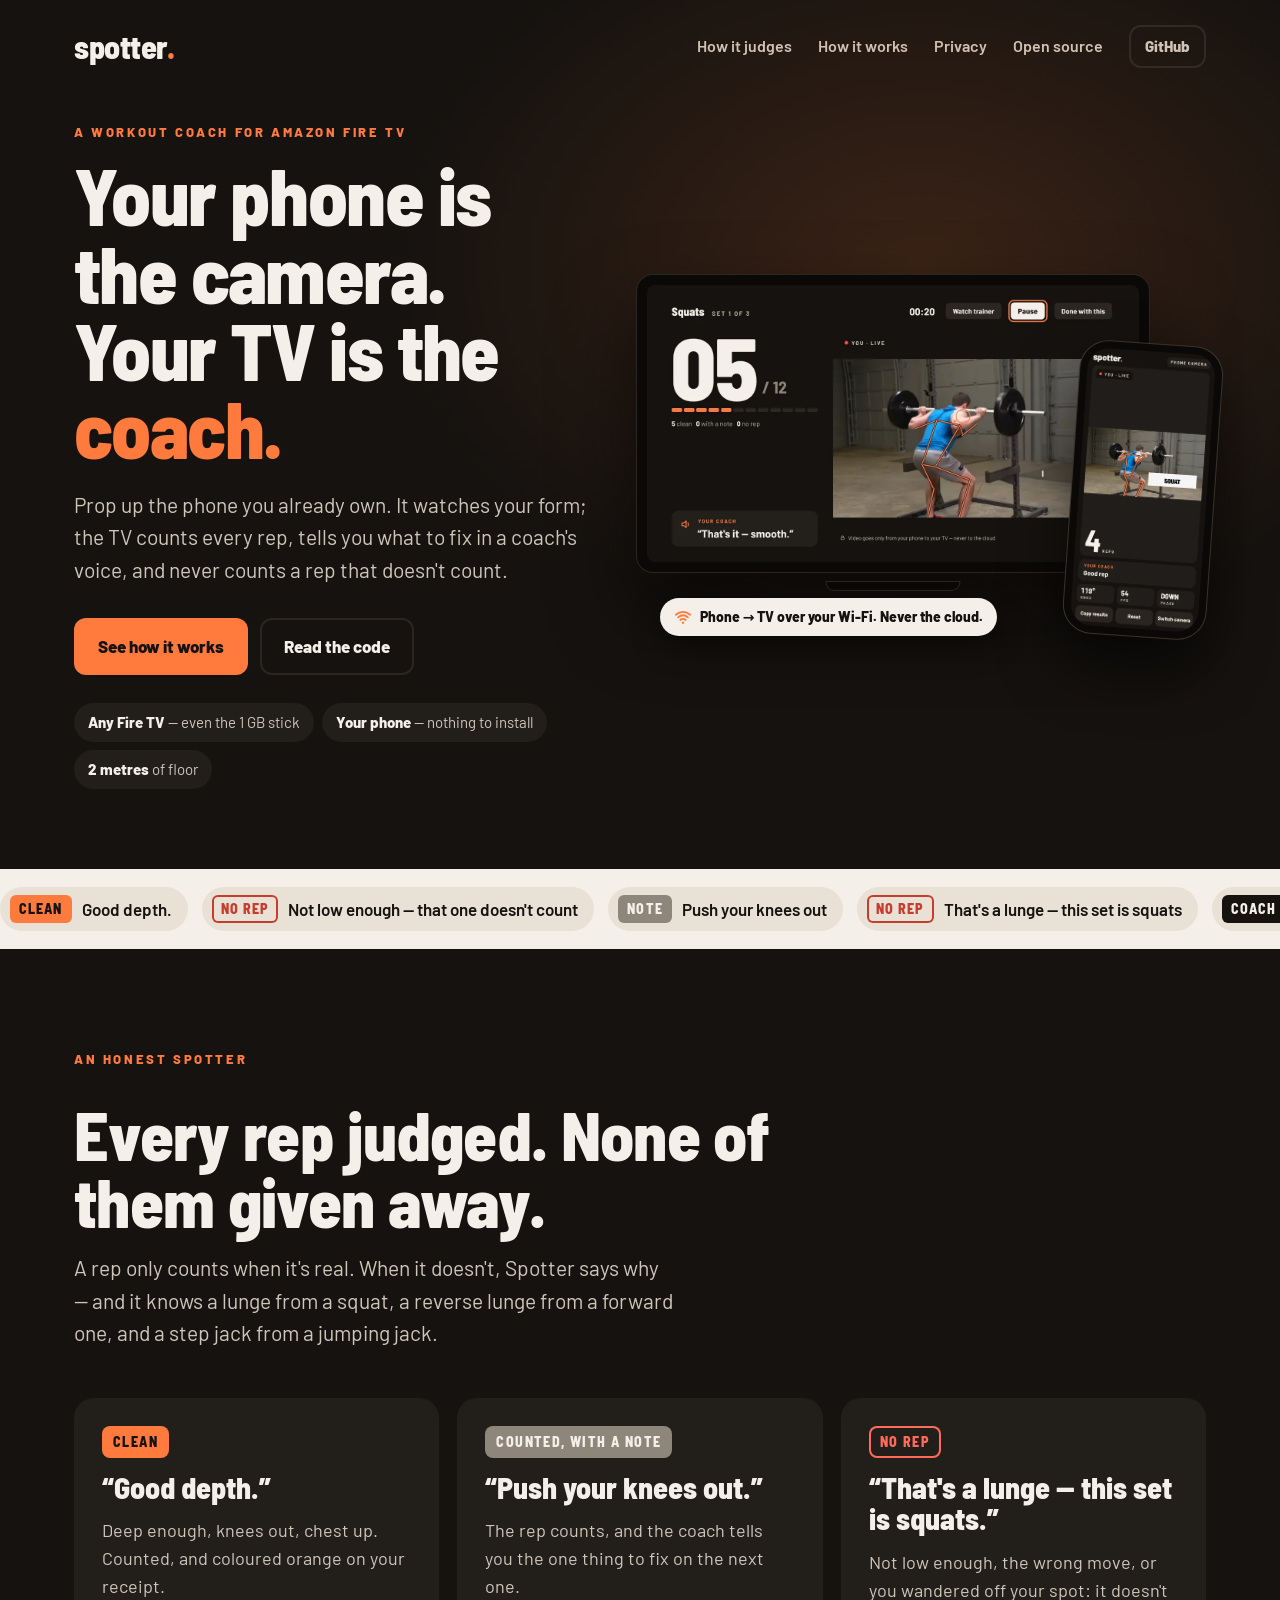
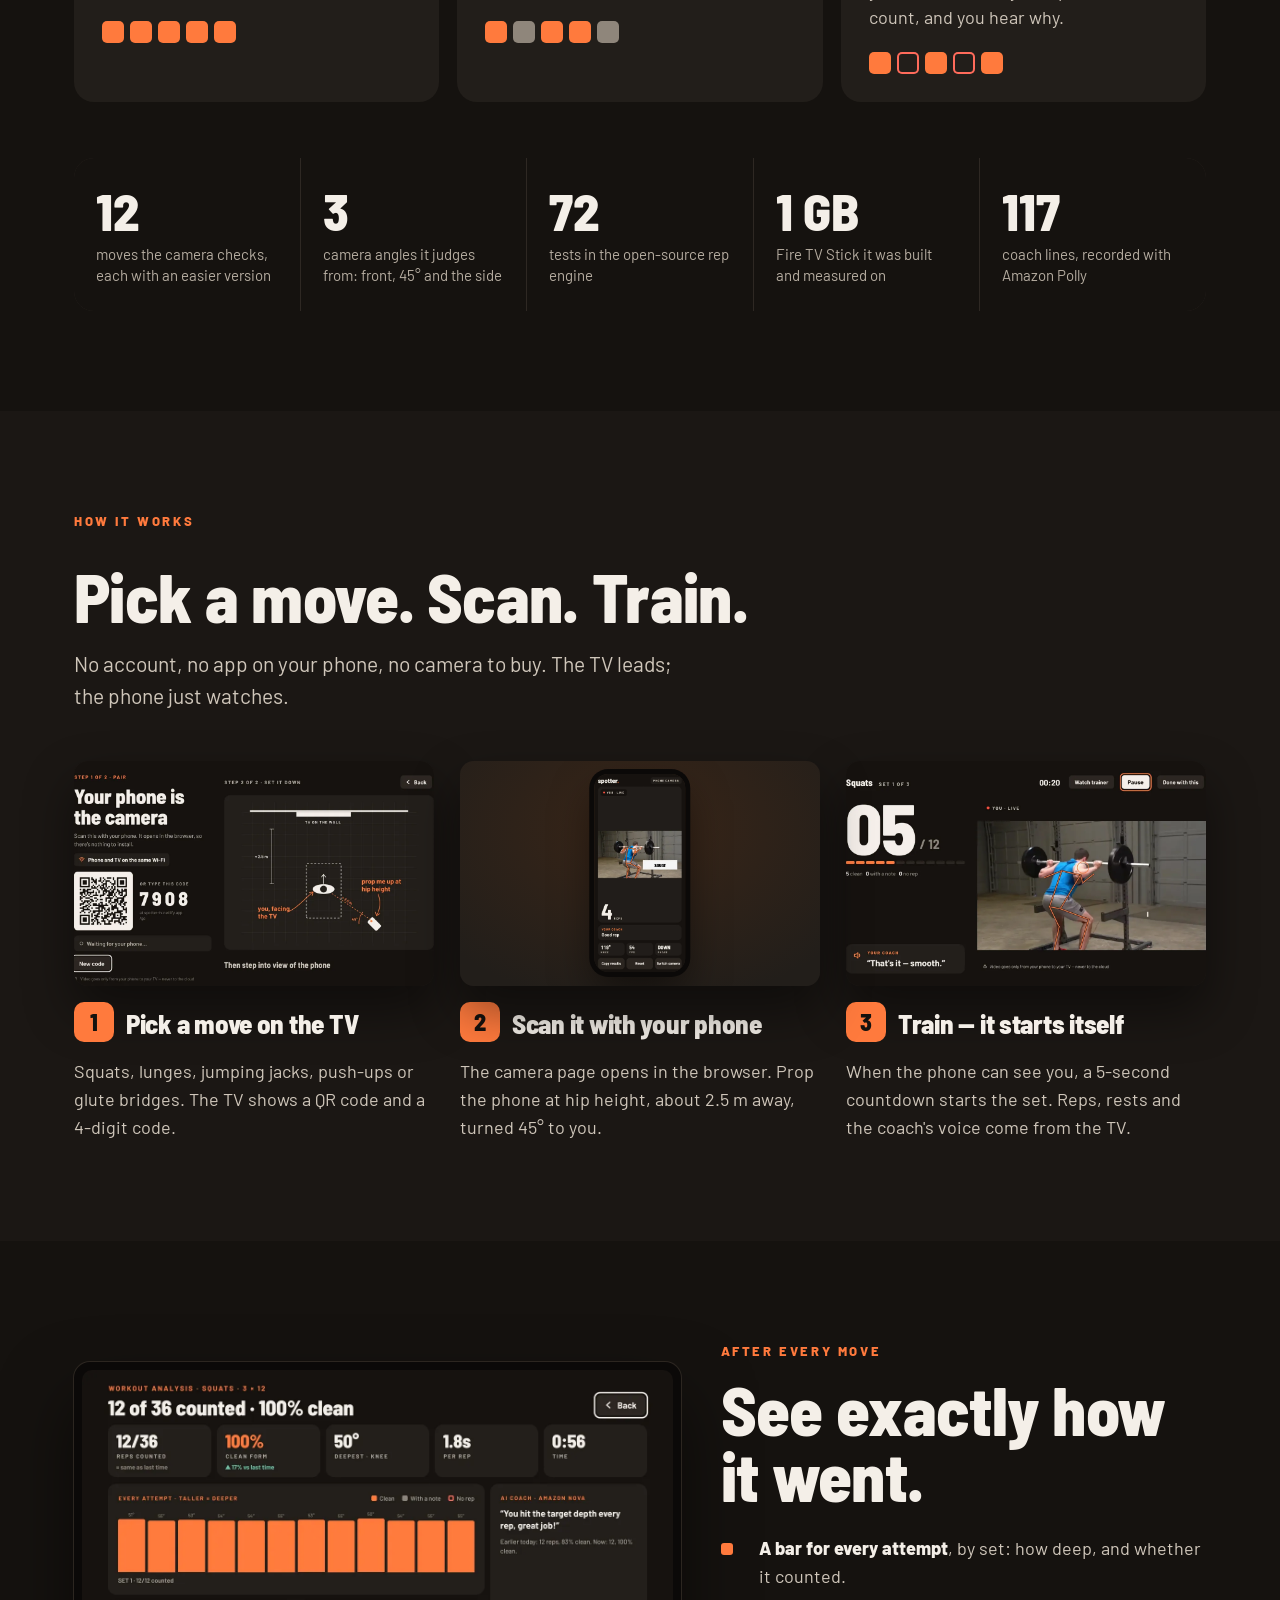
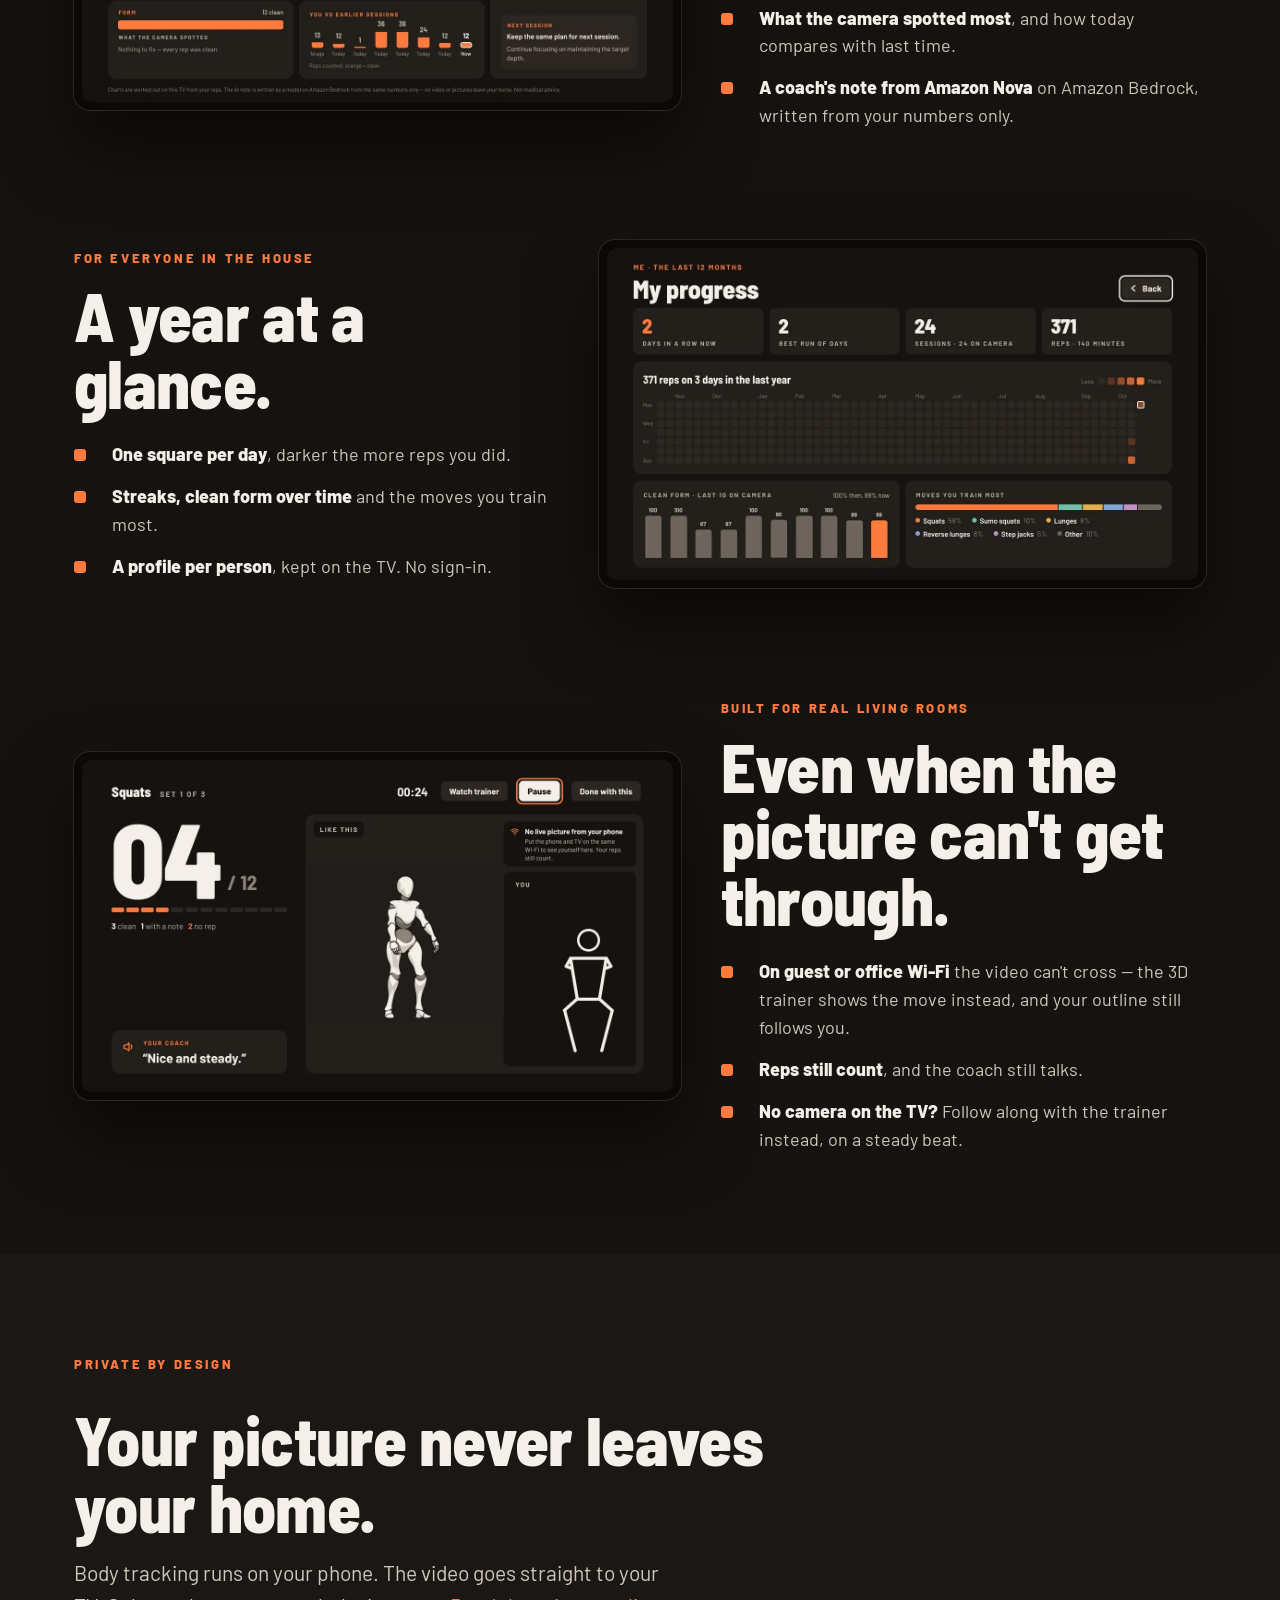
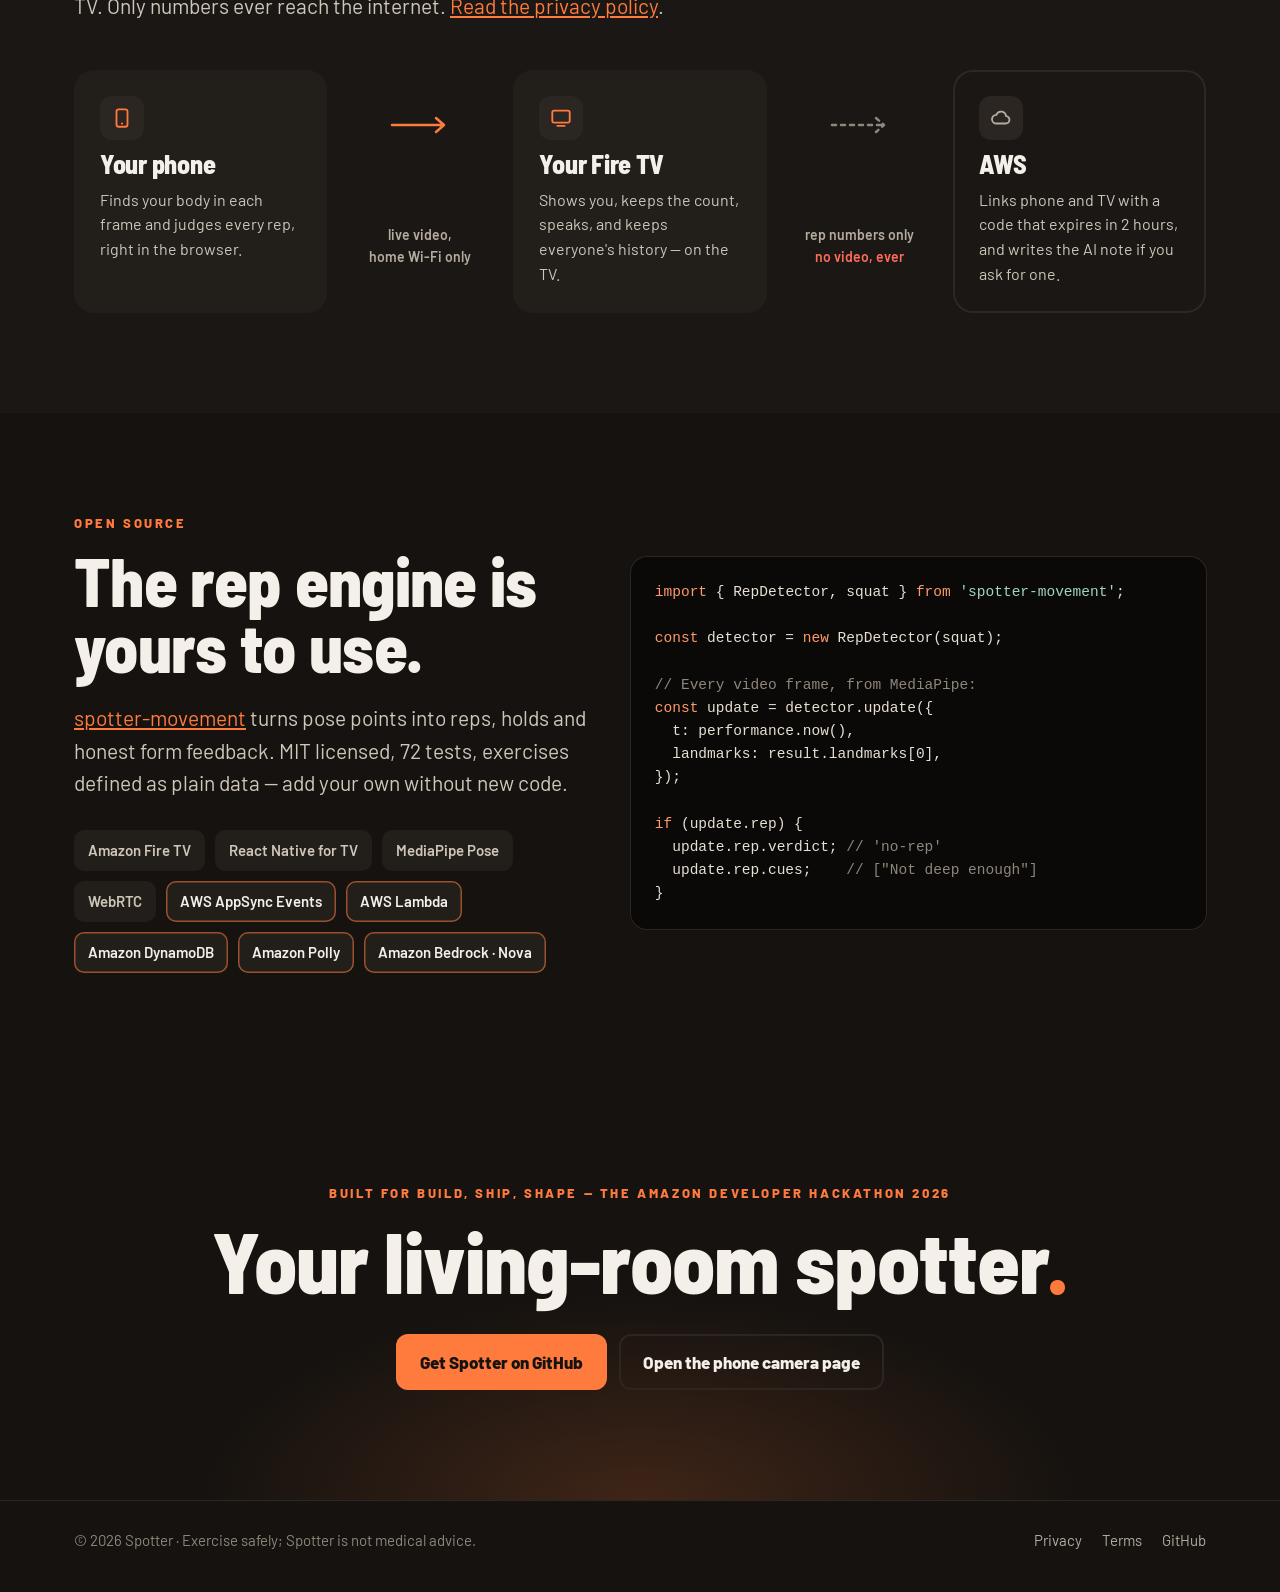
==== index.html @ 1afdec98 "Home page redesign: phone + TV hero, the coach's real lines, honest verdicts, proof numbers, real st" ====
<!doctype html>
<html lang="en">
<head>
  <meta charset="utf-8">
  <meta name="viewport" content="width=device-width, initial-scale=1">
  <title>Spotter — your phone is the camera, your Fire TV is the coach</title>
  <meta name="description" content="Spotter is a workout coach for Amazon Fire TV. Prop up the phone you already own: it watches your form, and the TV counts every rep, says what to fix, and never counts a rep that doesn't count.">
  <meta property="og:title" content="Spotter — your living-room spotter">
  <meta property="og:description" content="A Fire TV fitness coach that checks every rep through the phone you already own. Video never leaves your home.">
  <meta property="og:image" content="https://spotter-tv.netlify.app/assets/img/og.png">
  <meta property="og:type" content="website">
  <meta name="theme-color" content="#15120F">
  <link rel="icon" type="image/png" href="assets/img/favicon.png">
  <link rel="apple-touch-icon" href="assets/img/apple-touch-icon.png">
  <link rel="stylesheet" href="assets/home.css">
</head>
<body>
  <header class="wrap top">
    <a class="wordmark" href="/">spotter<span>.</span></a>
    <nav class="nav" aria-label="Main">
      <a href="#honest">How it judges</a>
      <a href="#how">How it works</a>
      <a href="#privacy">Privacy</a>
      <a href="#open-source">Open source</a>
      <a class="btn btn-ghost" href="https://github.com/Mallikarjuntr/spotter-tv-app">GitHub</a>
    </nav>
  </header>

  <main>
    <div class="hero">
      <div class="wrap">
        <div>
          <p class="kicker">A workout coach for Amazon Fire TV</p>
          <h1>Your phone is the camera. Your TV is the <em>coach.</em></h1>
          <p class="lead">Prop up the phone you already own. It watches your form; the TV counts every rep, tells you what to fix in a coach's voice, and never counts a rep that doesn't count.</p>
          <div class="actions">
            <a class="btn btn-primary" href="#how">See how it works</a>
            <a class="btn btn-ghost" href="https://github.com/Mallikarjuntr/spotter-tv-app">Read the code</a>
          </div>
          <ul class="needs" aria-label="What you need">
            <li><strong>Any Fire TV</strong> — even the 1 GB stick</li>
            <li><strong>Your phone</strong> — nothing to install</li>
            <li><strong>2 metres</strong> of floor</li>
          </ul>
        </div>
        <div class="devices">
          <div class="tv">
            <img src="assets/img/tv-live-video.webp" width="1280" height="720" alt="Spotter on a Fire TV: the phone's live video with an orange skeleton drawn on the person mid-squat, the rep count 05 of 12, and the coach saying “That's it — smooth.”">
          </div>
          <div class="phone">
            <img src="assets/img/phone-live.webp" width="585" height="1266" alt="The phone camera page: the same squat with the skeleton, 4 reps, and “Good rep”.">
          </div>
          <span class="link-tag">
            <svg width="18" height="18" viewBox="0 0 24 24" aria-hidden="true"><path d="M2.5 9C8 4 16 4 21.5 9M5.5 12.5C9.5 9 14.5 9 18.5 12.5M8.5 16c2-1.7 5-1.7 7 0" fill="none" stroke="#FF7A3D" stroke-width="2.4" stroke-linecap="round"/><circle cx="12" cy="19.5" r="1.6" fill="#FF7A3D"/></svg>
            Phone → TV over your Wi-Fi. Never the cloud.
          </span>
        </div>
      </div>
    </div>

    <div class="ticker" aria-label="Things Spotter's coach says">
      <div class="ticker-track">
        <span class="verdict v-clean"><b>Clean</b> Good depth.</span>
        <span class="verdict v-no"><b>No rep</b> Not low enough — that one doesn't count</span>
        <span class="verdict v-note"><b>Note</b> Push your knees out</span>
        <span class="verdict v-no"><b>No rep</b> That's a lunge — this set is squats</span>
        <span class="verdict v-guide"><b>Coach</b> Step back a little, so I can see all of you.</span>
        <span class="verdict v-no"><b>No rep</b> Feet wider — this set is sumo squats</span>
        <span class="verdict v-clean"><b>Clean</b> That's it — smooth.</span>
        <span class="verdict v-no"><b>No rep</b> That was a full squat — this set is half squats</span>
        <span class="verdict v-note"><b>Note</b> Chest up the whole way down</span>
        <span class="verdict v-guide"><b>Coach</b> Rest. Next: squats, set 2.</span>
        <span class="verdict v-clean" aria-hidden="true"><b>Clean</b> Good depth.</span>
        <span class="verdict v-no" aria-hidden="true"><b>No rep</b> Not low enough — that one doesn't count</span>
        <span class="verdict v-note" aria-hidden="true"><b>Note</b> Push your knees out</span>
        <span class="verdict v-no" aria-hidden="true"><b>No rep</b> That's a lunge — this set is squats</span>
        <span class="verdict v-guide" aria-hidden="true"><b>Coach</b> Step back a little, so I can see all of you.</span>
        <span class="verdict v-no" aria-hidden="true"><b>No rep</b> Feet wider — this set is sumo squats</span>
        <span class="verdict v-clean" aria-hidden="true"><b>Clean</b> That's it — smooth.</span>
        <span class="verdict v-no" aria-hidden="true"><b>No rep</b> That was a full squat — this set is half squats</span>
        <span class="verdict v-note" aria-hidden="true"><b>Note</b> Chest up the whole way down</span>
        <span class="verdict v-guide" aria-hidden="true"><b>Coach</b> Rest. Next: squats, set 2.</span>
      </div>
    </div>

    <section id="honest">
      <div class="wrap">
        <div class="section-head">
          <p class="kicker">An honest spotter</p>
          <h2>Every rep judged. None of them given away.</h2>
          <p class="lead">A rep only counts when it's real. When it doesn't, Spotter says why — and it knows a lunge from a squat, a reverse lunge from a forward one, and a step jack from a jumping jack.</p>
        </div>
        <div class="verdicts">
          <div class="vcard clean">
            <span class="chip">Clean</span>
            <q>Good depth.</q>
            <p>Deep enough, knees out, chest up. Counted, and coloured orange on your receipt.</p>
            <div class="reps" aria-hidden="true"><i></i><i></i><i></i><i></i><i></i></div>
          </div>
          <div class="vcard note">
            <span class="chip">Counted, with a note</span>
            <q>Push your knees out.</q>
            <p>The rep counts, and the coach tells you the one thing to fix on the next one.</p>
            <div class="reps" aria-hidden="true"><i></i><i class="n"></i><i></i><i></i><i class="n"></i></div>
          </div>
          <div class="vcard no">
            <span class="chip">No rep</span>
            <q>That's a lunge — this set is squats.</q>
            <p>Not low enough, the wrong move, or you wandered off your spot: it doesn't count, and you hear why.</p>
            <div class="reps" aria-hidden="true"><i></i><i class="x"></i><i></i><i class="x"></i><i></i></div>
          </div>
        </div>
        <div class="proof">
          <div><strong>12</strong><span>moves the camera checks, each with an easier version</span></div>
          <div><strong>3</strong><span>camera angles it judges from: front, 45° and the side</span></div>
          <div><strong>72</strong><span>tests in the open-source rep engine</span></div>
          <div><strong>1 GB</strong><span>Fire TV Stick it was built and measured on</span></div>
          <div><strong>117</strong><span>coach lines, recorded with Amazon Polly</span></div>
        </div>
      </div>
    </section>

    <section id="how" class="alt">
      <div class="wrap">
        <div class="section-head">
          <p class="kicker">How it works</p>
          <h2>Pick a move. Scan. Train.</h2>
          <p class="lead">No account, no app on your phone, no camera to buy. The TV leads; the phone just watches.</p>
        </div>
        <div class="steps">
          <div class="step">
            <div class="shot"><img src="assets/img/tv-pair-2.webp" width="1280" height="720" loading="lazy" alt="The TV's pairing screen: a QR code, a 4-digit code and a plan of where to put the phone."></div>
            <h3>Pick a move on the TV</h3>
            <p>Squats, lunges, jumping jacks, push-ups or glute bridges. The TV shows a QR code and a 4-digit code.</p>
          </div>
          <div class="step">
            <div class="shot phone-shot"><img src="assets/img/phone-live.webp" width="585" height="1266" loading="lazy" alt="The phone page tracking a squat."></div>
            <h3>Scan it with your phone</h3>
            <p>The camera page opens in the browser. Prop the phone at hip height, about 2.5 m away, turned 45° to you.</p>
          </div>
          <div class="step">
            <div class="shot"><img src="assets/img/tv-live-video.webp" width="1280" height="720" loading="lazy" alt="The live set on the TV with the person's video and skeleton."></div>
            <h3>Train — it starts itself</h3>
            <p>When the phone can see you, a 5-second countdown starts the set. Reps, rests and the coach's voice come from the TV.</p>
          </div>
        </div>
      </div>
    </section>

    <section>
      <div class="wrap">
        <div class="feature">
          <div class="frame"><img src="assets/img/tv-analysis.webp" width="1280" height="720" loading="lazy" alt="Workout analysis on the TV: 12 of 36 counted, 100% clean, deepest knee angle 50°, a bar for every attempt, form breakdown, a trend against earlier sessions and an AI coach's note."></div>
          <div>
            <p class="kicker">After every move</p>
            <h2>See exactly how it went.</h2>
            <ul class="points">
              <li><span><strong>A bar for every attempt</strong>, by set: how deep, and whether it counted.</span></li>
              <li><span><strong>What the camera spotted most</strong>, and how today compares with last time.</span></li>
              <li><span><strong>A coach's note from Amazon Nova</strong> on Amazon Bedrock, written from your numbers only.</span></li>
            </ul>
          </div>
        </div>
        <div class="feature flip">
          <div class="frame"><img src="assets/img/tv-progress.webp" width="1280" height="720" loading="lazy" alt="Progress on the TV: a year of training as a calendar of squares, streaks, clean-form trend and the moves trained most."></div>
          <div>
            <p class="kicker">For everyone in the house</p>
            <h2>A year at a glance.</h2>
            <ul class="points">
              <li><span><strong>One square per day</strong>, darker the more reps you did.</span></li>
              <li><span><strong>Streaks, clean form over time</strong> and the moves you train most.</span></li>
              <li><span><strong>A profile per person</strong>, kept on the TV. No sign-in.</span></li>
            </ul>
          </div>
        </div>
        <div class="feature">
          <div class="frame"><img src="assets/img/tv-fallback.webp" width="1280" height="720" loading="lazy" alt="When the live picture can't reach the TV: the 3D trainer shows the move, a notice explains the phone and TV need the same Wi-Fi, and the person's outline is shown in a corner."></div>
          <div>
            <p class="kicker">Built for real living rooms</p>
            <h2>Even when the picture can't get through.</h2>
            <ul class="points">
              <li><span><strong>On guest or office Wi-Fi</strong> the video can't cross — the 3D trainer shows the move instead, and your outline still follows you.</span></li>
              <li><span><strong>Reps still count</strong>, and the coach still talks.</span></li>
              <li><span><strong>No camera on the TV?</strong> Follow along with the trainer instead, on a steady beat.</span></li>
            </ul>
          </div>
        </div>
      </div>
    </section>

    <section id="privacy" class="alt">
      <div class="wrap">
        <div class="section-head">
          <p class="kicker">Private by design</p>
          <h2>Your picture never leaves your home.</h2>
          <p class="lead">Body tracking runs on your phone. The video goes straight to your TV. Only numbers ever reach the internet. <a href="privacy.html">Read the privacy policy</a>.</p>
        </div>
        <div class="flow">
          <div class="node">
            <span class="ico"><svg width="22" height="22" viewBox="0 0 24 24" aria-hidden="true"><rect x="6" y="2.5" width="12" height="19" rx="2.5" fill="none" stroke="#FF7A3D" stroke-width="2"/><circle cx="12" cy="18" r="1.2" fill="#FF7A3D"/></svg></span>
            <h3>Your phone</h3>
            <p>Finds your body in each frame and judges every rep, right in the browser.</p>
          </div>
          <div class="arrow">
            <svg width="60" height="20" viewBox="0 0 60 20" aria-hidden="true"><path d="M2 10H54M46 3l8 7-8 7" fill="none" stroke="#FF7A3D" stroke-width="2.5" stroke-linecap="round" stroke-linejoin="round"/></svg>
            <span>live video,<br>home Wi-Fi only</span>
          </div>
          <div class="node">
            <span class="ico"><svg width="22" height="22" viewBox="0 0 24 24" aria-hidden="true"><rect x="2.5" y="4" width="19" height="13" rx="2" fill="none" stroke="#FF7A3D" stroke-width="2"/><path d="M8 20.5h8" stroke="#FF7A3D" stroke-width="2" stroke-linecap="round"/></svg></span>
            <h3>Your Fire TV</h3>
            <p>Shows you, keeps the count, speaks, and keeps everyone's history — on the TV.</p>
          </div>
          <div class="arrow">
            <svg width="60" height="20" viewBox="0 0 60 20" aria-hidden="true"><path d="M2 10H54M46 3l8 7-8 7" fill="none" stroke="#8F867B" stroke-width="2.5" stroke-linecap="round" stroke-linejoin="round" stroke-dasharray="4 5"/></svg>
            <span>rep numbers only<br><span class="no">no video, ever</span></span>
          </div>
          <div class="node cloud">
            <span class="ico"><svg width="22" height="22" viewBox="0 0 24 24" aria-hidden="true"><path d="M7 18h10a4 4 0 0 0 .5-8 5.5 5.5 0 0 0-10.6-1.5A4.5 4.5 0 0 0 7 18z" fill="none" stroke="#B5ACA0" stroke-width="2" stroke-linejoin="round"/></svg></span>
            <h3>AWS</h3>
            <p>Links phone and TV with a code that expires in 2 hours, and writes the AI note if you ask for one.</p>
          </div>
        </div>
      </div>
    </section>

    <section id="open-source">
      <div class="wrap oss">
        <div>
          <p class="kicker">Open source</p>
          <h2>The rep engine is yours to use.</h2>
          <p class="lead"><a href="https://github.com/Mallikarjuntr/spotter-movement">spotter-movement</a> turns pose points into reps, holds and honest form feedback. MIT licensed, 72 tests, exercises defined as plain data — add your own without new code.</p>
          <div class="stack">
            <span>Amazon Fire TV</span>
            <span>React Native for TV</span>
            <span>MediaPipe Pose</span>
            <span>WebRTC</span>
            <span class="aws">AWS AppSync Events</span>
            <span class="aws">AWS Lambda</span>
            <span class="aws">Amazon DynamoDB</span>
            <span class="aws">Amazon Polly</span>
            <span class="aws">Amazon Bedrock · Nova</span>
          </div>
        </div>
        <pre class="code" aria-label="Using spotter-movement"><code><span class="k">import</span> { RepDetector, squat } <span class="k">from</span> <span class="s">'spotter-movement'</span>;

<span class="k">const</span> detector = <span class="k">new</span> RepDetector(squat);

<span class="c">// Every video frame, from MediaPipe:</span>
<span class="k">const</span> update = detector.update({
  t: performance.now(),
  landmarks: result.landmarks[0],
});

<span class="k">if</span> (update.rep) {
  update.rep.verdict; <span class="c">// 'no-rep'</span>
  update.rep.cues;    <span class="c">// ["Not deep enough"]</span>
}</code></pre>
      </div>
    </section>

    <div class="cta">
      <div class="wrap">
        <p class="kicker">Built for Build, Ship, Shape — the Amazon Developer Hackathon 2026</p>
        <h2>Your living-room spotter<span class="dot">.</span></h2>
        <div class="actions">
          <a class="btn btn-primary" href="https://github.com/Mallikarjuntr/spotter-tv-app">Get Spotter on GitHub</a>
          <a class="btn btn-ghost" href="/go">Open the phone camera page</a>
        </div>
      </div>
    </div>
  </main>

  <footer class="foot">
    <div class="wrap">
      <span>© 2026 Spotter · Exercise safely; Spotter is not medical advice.</span>
      <nav aria-label="Footer">
        <a href="privacy.html">Privacy</a>
        <a href="terms.html">Terms</a>
        <a href="https://github.com/Mallikarjuntr/spotter-tv-app">GitHub</a>
      </nav>
    </div>
  </footer>
</body>
</html>
---- assets/home.css ----
/* The home page. Same "Studio" palette and Barlow type as the Fire TV app; no scripts (the site's CSP forbids them). */
@font-face { font-family: 'Barlow'; src: url('fonts/Barlow_400Regular.ttf') format('truetype'); font-weight: 400; font-display: swap; }
@font-face { font-family: 'Barlow'; src: url('fonts/Barlow_600SemiBold.ttf') format('truetype'); font-weight: 600; font-display: swap; }
@font-face { font-family: 'Barlow'; src: url('fonts/Barlow_800ExtraBold.ttf') format('truetype'); font-weight: 800; font-display: swap; }
@font-face { font-family: 'Barlow Semi Condensed'; src: url('fonts/BarlowSemiCondensed_800ExtraBold.ttf') format('truetype'); font-weight: 800; font-display: swap; }

:root {
  --bg: #15120f;
  --bg-2: #1b1714;
  --surface: #221e1a;
  --raised: #2b2621;
  --line: #2e2823;
  --text: #f4efe8;
  --soft: #cfc6ba;
  --muted: #b5aca0;
  --faint: #8f867b;
  --accent: #ff7a3d;
  --accent-2: #ff9a68;
  --on-accent: #15120f;
  --good: #6fc3a8;
  --fault: #ff6b5b;
  --cream: #f4efe8;
  --ink: #15120f;
  --max: 1180px;
  --display: 'Barlow Semi Condensed', 'Barlow', system-ui, sans-serif;
}

* { box-sizing: border-box; }
html { -webkit-text-size-adjust: 100%; scroll-behavior: smooth; }
body { margin: 0; background: var(--bg); color: var(--text); font: 400 18px/1.55 'Barlow', system-ui, sans-serif; overflow-x: hidden; }
img { max-width: 100%; height: auto; display: block; }
a { color: var(--accent); }
a:hover { color: var(--accent-2); }
.wrap { max-width: var(--max); margin: 0 auto; padding: 0 24px; }
.kicker { font-weight: 800; font-size: 13px; letter-spacing: 0.2em; text-transform: uppercase; color: var(--accent); margin: 0 0 14px; }
h1, h2, h3 { font-family: var(--display); font-weight: 800; letter-spacing: -0.01em; line-height: 0.98; margin: 0; }
h2 { font-size: clamp(38px, 5.6vw, 68px); }
h3 { font-size: 27px; line-height: 1.05; }
.lead { font-size: clamp(18px, 2vw, 21px); color: var(--soft); max-width: 600px; margin: 22px 0 0; }
.dot { color: var(--accent); }
@media (prefers-reduced-motion: reduce) { html { scroll-behavior: auto; } *, *::before, *::after { animation: none !important; } }

/* Buttons */
.btn { display: inline-flex; align-items: center; gap: 10px; padding: 15px 24px; border-radius: 12px; font-weight: 800; font-size: 17px; text-decoration: none; transition: transform 0.15s ease, background 0.15s ease; }
.btn:hover { transform: translateY(-1px); }
.btn-primary { background: var(--accent); color: var(--on-accent); }
.btn-primary:hover { background: #ff8d58; color: var(--on-accent); }
.btn-ghost { background: transparent; color: var(--text); box-shadow: inset 0 0 0 2px var(--raised); }
.btn-ghost:hover { color: var(--text); box-shadow: inset 0 0 0 2px var(--faint); }

/* Top bar */
.top { display: flex; align-items: center; justify-content: space-between; gap: 16px; padding-top: 22px; padding-bottom: 22px; }
.wordmark { font-family: var(--display); font-weight: 800; font-size: 32px; letter-spacing: -0.5px; color: var(--text); text-decoration: none; }
.wordmark span { color: var(--accent); }
.nav { display: flex; align-items: center; flex-wrap: wrap; gap: 6px 26px; font-weight: 600; font-size: 16px; }
.nav a { color: var(--soft); text-decoration: none; }
.nav a:hover { color: var(--text); }
.nav .btn { padding: 10px 16px; font-size: 15px; }
@media (max-width: 760px) { .nav a:not(.btn) { display: none; } }

/* Hero */
.hero { position: relative; padding: 28px 0 80px; }
.hero::before { content: ''; position: absolute; inset: -200px 0 0; background: radial-gradient(60% 55% at 72% 38%, rgba(255, 122, 61, 0.16), transparent 70%); pointer-events: none; }
.hero .wrap { position: relative; display: grid; grid-template-columns: 1fr; gap: 56px; align-items: center; }
@media (min-width: 1000px) { .hero .wrap { grid-template-columns: 0.95fr 1.05fr; gap: 48px; } }
.hero h1 { font-size: clamp(50px, 6.2vw, 82px); letter-spacing: -0.02em; }
.hero h1 em { font-style: normal; color: var(--accent); }
.actions { display: flex; flex-wrap: wrap; gap: 12px; margin-top: 32px; }
.needs { display: flex; flex-wrap: wrap; gap: 8px; list-style: none; padding: 0; margin: 28px 0 0; }
.needs li { background: var(--surface); border-radius: 999px; padding: 8px 14px; font-size: 15px; color: var(--soft); }
.needs strong { color: var(--text); }

/* TV + phone, drawn with CSS around real screenshots. */
.devices { position: relative; padding: 0 0 64px 0; }
.devices .tv { width: 90%; }
.tv { position: relative; border-radius: 16px; padding: 10px; background: #0b0908; box-shadow: 0 0 0 1px #2c2620, 0 40px 80px rgba(0, 0, 0, 0.55); }
.tv img { border-radius: 8px; }
.tv::after { content: ''; position: absolute; left: 50%; bottom: -18px; width: 26%; height: 8px; transform: translateX(-50%); border-radius: 0 0 8px 8px; background: #0b0908; box-shadow: 0 0 0 1px #2c2620; }
.phone { position: absolute; right: -8px; bottom: 0; width: 25%; min-width: 110px; border-radius: 28px; padding: 7px; background: #0b0908; box-shadow: 0 0 0 1px #3a322b, 0 30px 60px rgba(0, 0, 0, 0.6); transform: rotate(4deg); }
.phone img { border-radius: 22px; }
.link-tag { position: absolute; left: 4%; bottom: 0; display: inline-flex; align-items: center; gap: 8px; background: var(--cream); color: var(--ink); font-weight: 800; font-size: 14px; border-radius: 999px; padding: 8px 14px; box-shadow: 0 10px 30px rgba(0, 0, 0, 0.4); white-space: nowrap; }
.link-tag svg { flex: none; }
@media (max-width: 560px) { .phone { width: 32%; right: -4px; } .link-tag { left: 0; font-size: 12px; } }

/* The coach's real lines, scrolling past. */
.ticker { background: var(--cream); color: var(--ink); overflow: hidden; padding: 18px 0; }
.ticker-track { display: flex; gap: 14px; width: max-content; animation: ticker 48s linear infinite; }
.ticker:hover .ticker-track { animation-play-state: paused; }
@keyframes ticker { to { transform: translateX(-50%); } }
.verdict { display: inline-flex; align-items: center; gap: 10px; white-space: nowrap; font-weight: 600; font-size: 17px; padding: 8px 16px 8px 10px; border-radius: 999px; background: #e9e1d6; }
.verdict b { font-family: var(--display); font-size: 14px; letter-spacing: 0.08em; text-transform: uppercase; padding: 3px 9px; border-radius: 6px; }
.v-clean b { background: var(--accent); color: var(--ink); }
.v-note b { background: #8f867b; color: var(--cream); }
.v-no b { background: transparent; color: #c63d2e; box-shadow: inset 0 0 0 2px #c63d2e; }
.v-guide b { background: var(--ink); color: var(--cream); }

/* Sections */
section { padding: 100px 0; }
section.alt { background: var(--bg-2); }
.section-head { display: grid; gap: 18px; max-width: 760px; margin-bottom: 48px; }
.section-head .lead { margin-top: 0; }

/* Honest verdicts */
.verdicts { display: grid; gap: 18px; grid-template-columns: 1fr; }
@media (min-width: 860px) { .verdicts { grid-template-columns: repeat(3, 1fr); } }
.vcard { background: var(--surface); border-radius: 20px; padding: 28px; display: grid; gap: 14px; align-content: start; }
.vcard .chip { justify-self: start; font-family: var(--display); font-weight: 800; letter-spacing: 0.1em; text-transform: uppercase; font-size: 14px; border-radius: 8px; padding: 5px 11px; }
.vcard.clean .chip { background: var(--accent); color: var(--ink); }
.vcard.note .chip { background: var(--faint); color: var(--cream); }
.vcard.no .chip { color: var(--fault); box-shadow: inset 0 0 0 2px var(--fault); }
.vcard q { font-family: var(--display); font-size: 30px; line-height: 1.05; quotes: '“' '”'; }
.vcard p { margin: 0; color: var(--soft); }
.reps { display: flex; gap: 6px; margin-top: 6px; }
.reps i { width: 22px; height: 22px; border-radius: 5px; background: var(--accent); }
.reps i.n { background: var(--faint); }
.reps i.x { background: transparent; box-shadow: inset 0 0 0 2px var(--fault); }

/* Proof numbers */
.proof { display: grid; grid-template-columns: repeat(2, 1fr); gap: 1px; background: var(--line); border-radius: 20px; overflow: hidden; margin-top: 56px; }
@media (min-width: 860px) { .proof { grid-template-columns: repeat(5, 1fr); } }
.proof div { background: var(--bg); padding: 26px 22px; }
.proof strong { display: block; font-family: var(--display); font-size: 52px; line-height: 1; color: var(--text); }
.proof span { display: block; margin-top: 8px; color: var(--muted); font-size: 15px; line-height: 1.35; }

/* Steps */
.steps { display: grid; gap: 26px; grid-template-columns: 1fr; counter-reset: step; }
@media (min-width: 900px) { .steps { grid-template-columns: repeat(3, 1fr); } }
.step { display: grid; gap: 16px; align-content: start; }
.step .shot { border-radius: 14px; overflow: hidden; background: var(--surface); box-shadow: 0 24px 50px rgba(0, 0, 0, 0.45); aspect-ratio: 16 / 10; }
.step .shot img { width: 100%; height: 100%; object-fit: cover; object-position: top center; }
.step .shot.phone-shot { position: relative; background: radial-gradient(70% 80% at 50% 30%, #3a2618, var(--surface)); }
.step .shot.phone-shot img { position: absolute; top: 6%; left: 50%; width: auto; height: 88%; transform: translateX(-50%); border-radius: 14px; object-fit: contain; box-shadow: 0 0 0 5px #0b0908, 0 20px 40px rgba(0, 0, 0, 0.5); }
.step h3::before { counter-increment: step; content: counter(step); display: inline-grid; place-items: center; width: 40px; height: 40px; margin-right: 12px; border-radius: 10px; background: var(--accent); color: var(--ink); font-size: 24px; vertical-align: 3px; }
.step p { margin: 0; color: var(--soft); }

/* Feature rows: screenshot + words */
.feature { display: grid; gap: 40px; align-items: center; grid-template-columns: 1fr; }
.feature + .feature { margin-top: 110px; }
@media (min-width: 960px) { .feature { grid-template-columns: 1.25fr 1fr; } .feature.flip { grid-template-columns: 1fr 1.25fr; } .feature.flip .frame { order: 2; } }
.frame { border-radius: 16px; padding: 8px; background: #0b0908; box-shadow: 0 0 0 1px #2c2620, 0 36px 70px rgba(0, 0, 0, 0.5); }
.frame img { border-radius: 10px; }
.points { list-style: none; padding: 0; margin: 26px 0 0; display: grid; gap: 14px; }
.points li { display: grid; grid-template-columns: 26px 1fr; gap: 12px; color: var(--soft); }
.points li::before { content: ''; width: 12px; height: 12px; margin-top: 8px; border-radius: 3px; background: var(--accent); }
.points strong { color: var(--text); }

/* Privacy diagram */
.flow { display: grid; gap: 18px; grid-template-columns: 1fr; align-items: stretch; margin-top: 8px; }
@media (min-width: 900px) { .flow { grid-template-columns: 1fr auto 1fr auto 1fr; } }
.node { background: var(--surface); border-radius: 20px; padding: 26px; display: grid; gap: 10px; align-content: start; }
.node h3 { font-size: 26px; }
.node p { margin: 0; color: var(--soft); font-size: 16px; }
.node .ico { width: 44px; height: 44px; border-radius: 12px; display: grid; place-items: center; background: var(--raised); }
.node.cloud { background: transparent; box-shadow: inset 0 0 0 2px var(--line); }
.arrow { display: grid; place-items: center; gap: 6px; text-align: center; color: var(--muted); font-size: 14px; font-weight: 600; padding: 4px 0; }
.arrow svg { transform: rotate(90deg); }
@media (min-width: 900px) { .arrow svg { transform: none; } .arrow { width: 150px; } }
.arrow .no { color: var(--fault); }

/* Open source + stack */
.oss { display: grid; gap: 34px; grid-template-columns: 1fr; align-items: center; }
@media (min-width: 960px) { .oss { grid-template-columns: 1fr 1.1fr; } }
pre.code { margin: 0; background: #0b0908; border-radius: 16px; padding: 24px; overflow-x: auto; font: 500 14.5px/1.6 ui-monospace, SFMono-Regular, Menlo, Consolas, monospace; color: #e7dfd4; box-shadow: 0 0 0 1px #2c2620; }
pre.code .k { color: #ff9a68; } pre.code .s { color: #9fd5c2; } pre.code .c { color: #8f867b; }
.stack { display: flex; flex-wrap: wrap; gap: 10px; margin-top: 30px; }
.stack span { background: var(--surface); border-radius: 10px; padding: 9px 14px; font-weight: 600; font-size: 15px; color: var(--soft); }
.stack span.aws { box-shadow: inset 0 0 0 1.5px rgba(255, 122, 61, 0.55); color: var(--text); }

/* Closing call */
.cta { text-align: center; padding: 110px 0; background: radial-gradient(50% 70% at 50% 100%, rgba(255, 122, 61, 0.18), transparent 70%); }
.cta h2 { font-size: clamp(44px, 7vw, 86px); }
.cta .actions { justify-content: center; }

/* Footer */
.foot { border-top: 1px solid var(--line); padding: 28px 0 40px; color: var(--faint); font-size: 15px; }
.foot .wrap { display: flex; flex-wrap: wrap; gap: 14px 28px; justify-content: space-between; align-items: center; }
.foot nav { display: flex; gap: 20px; }
.foot a { color: var(--muted); text-decoration: none; }
.foot a:hover { color: var(--text); }
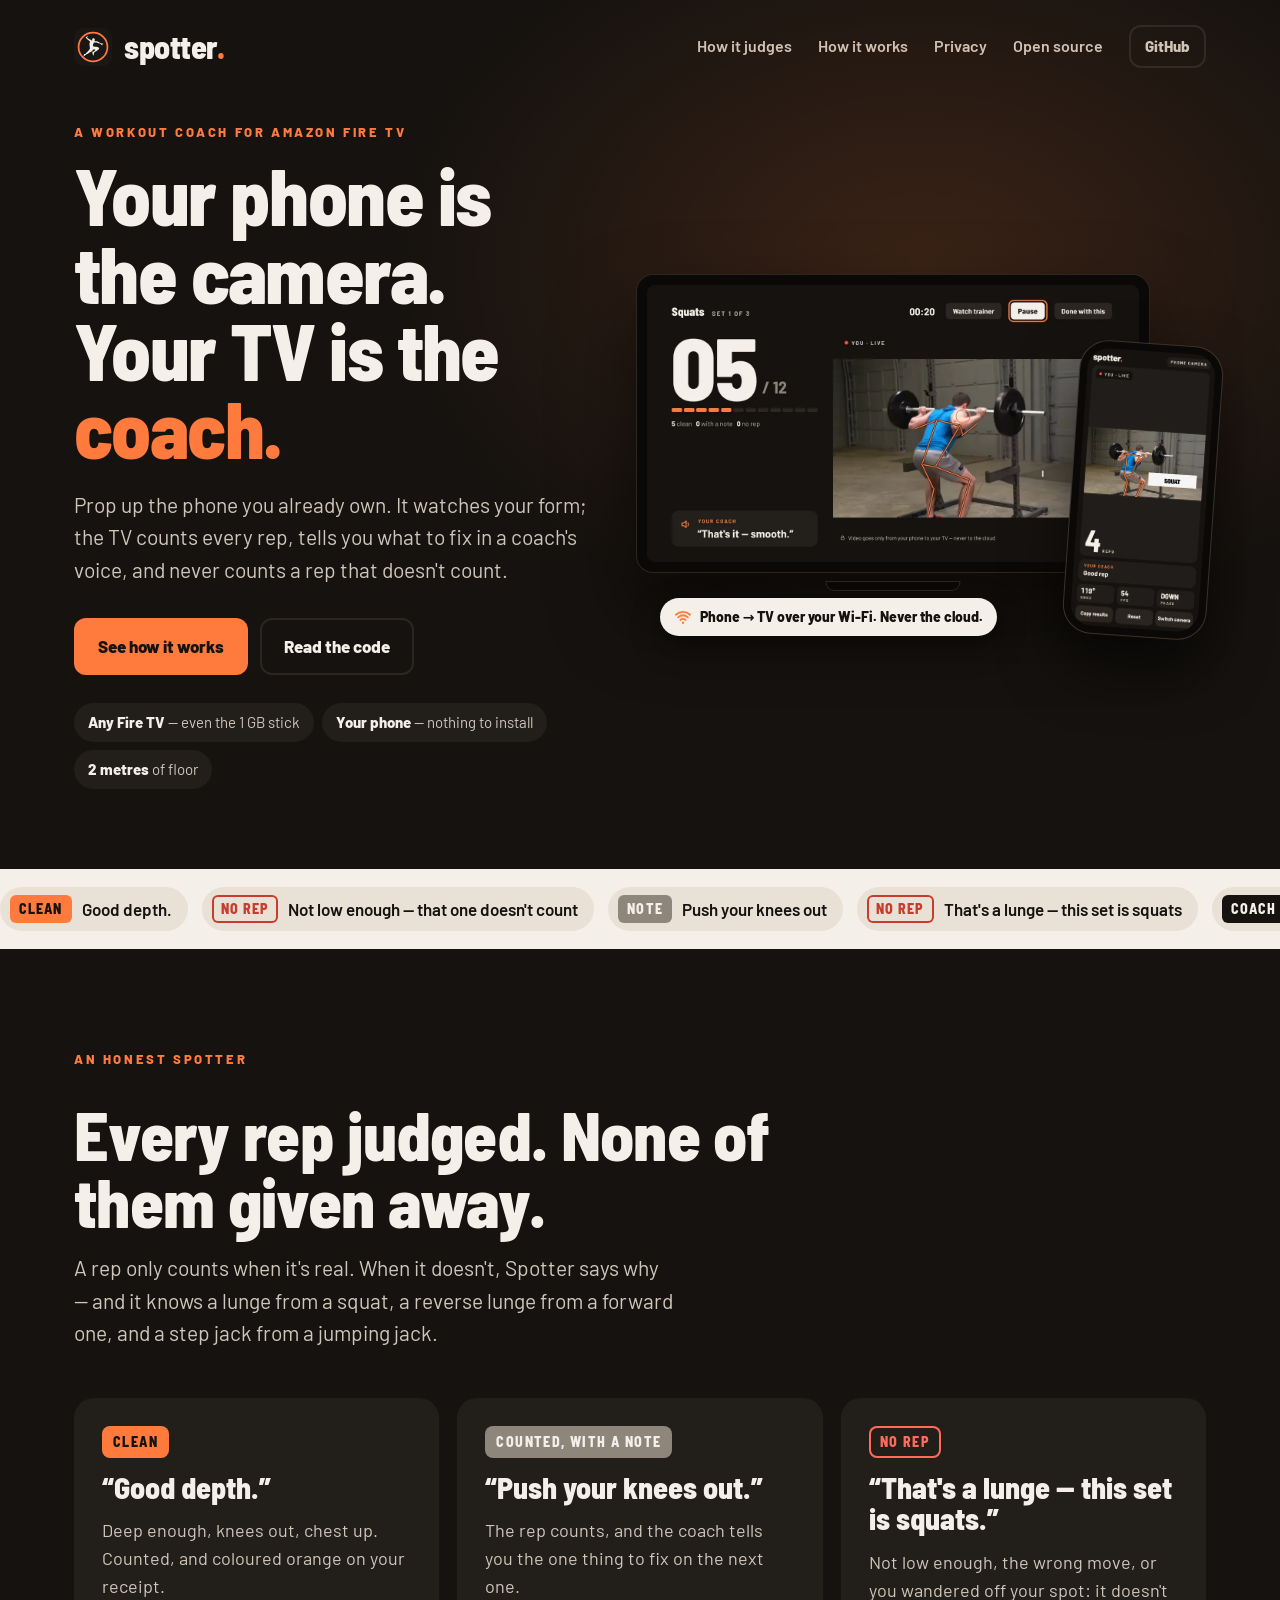
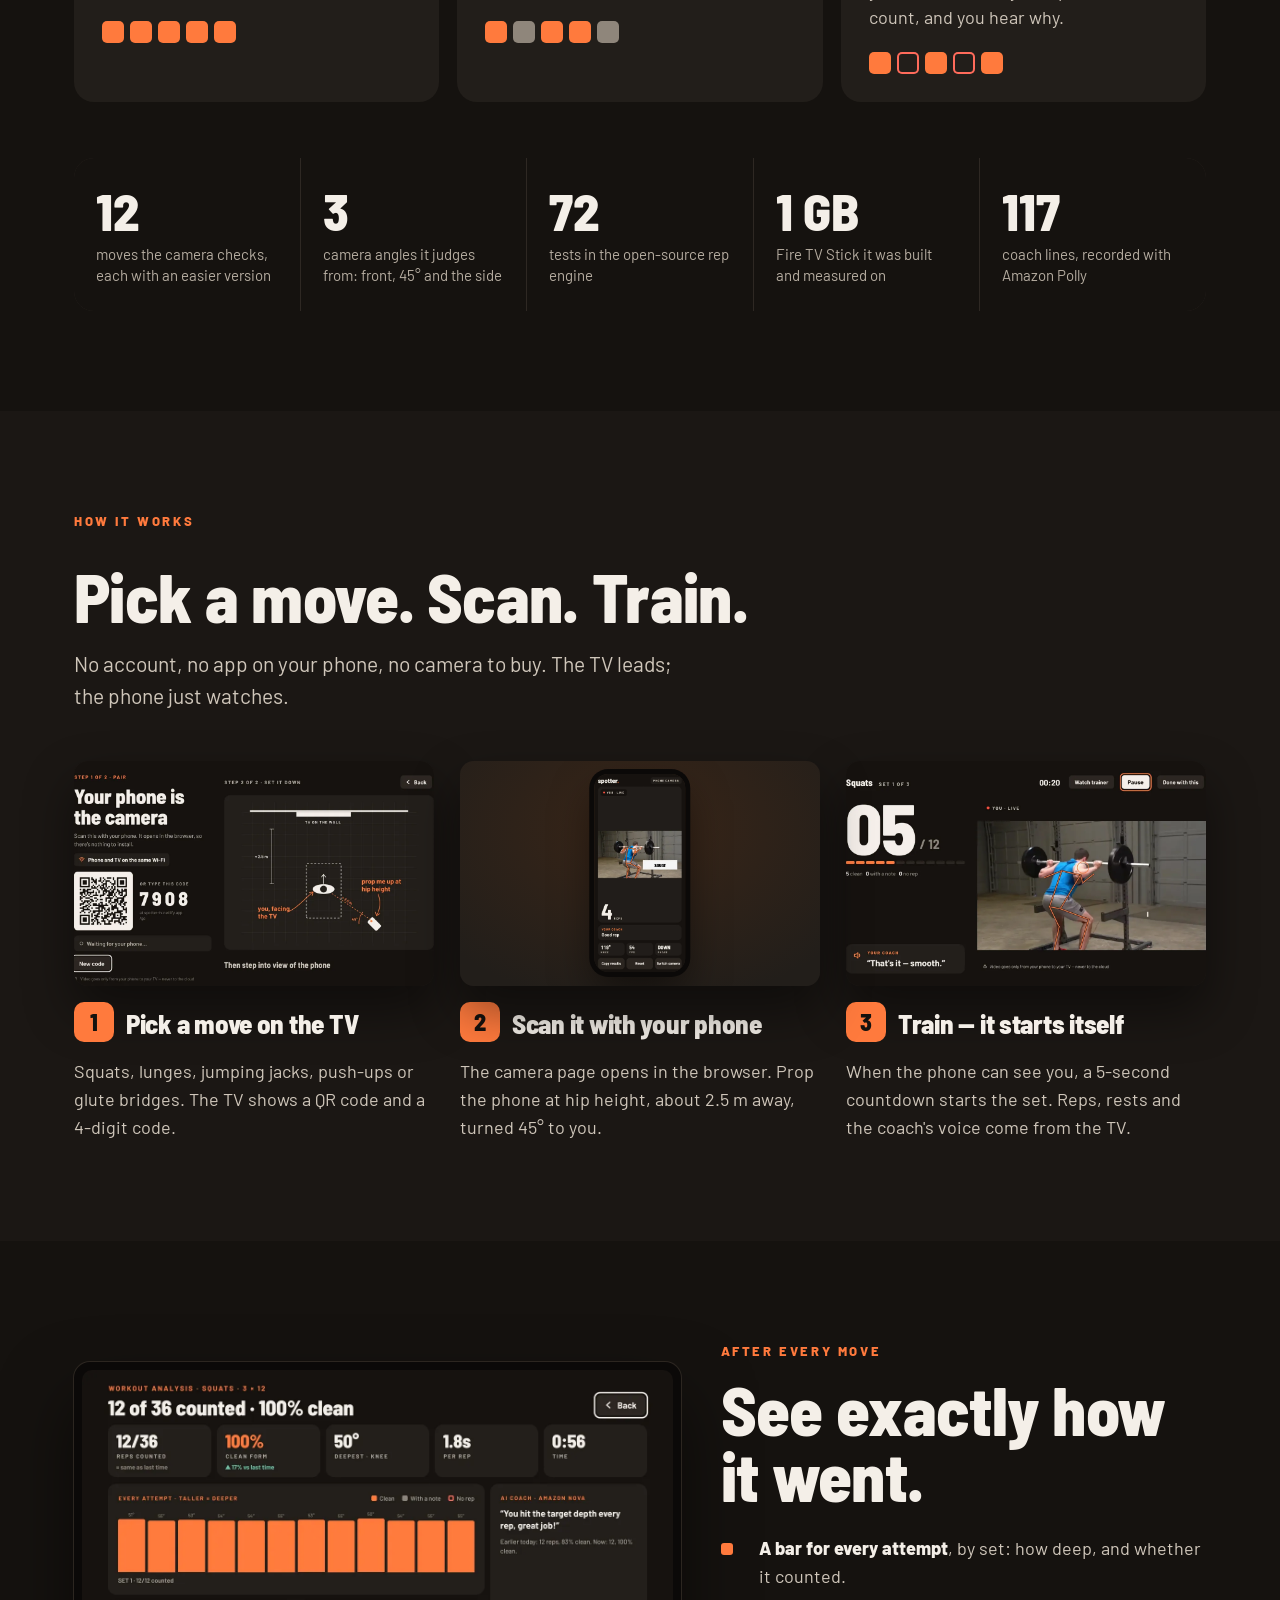
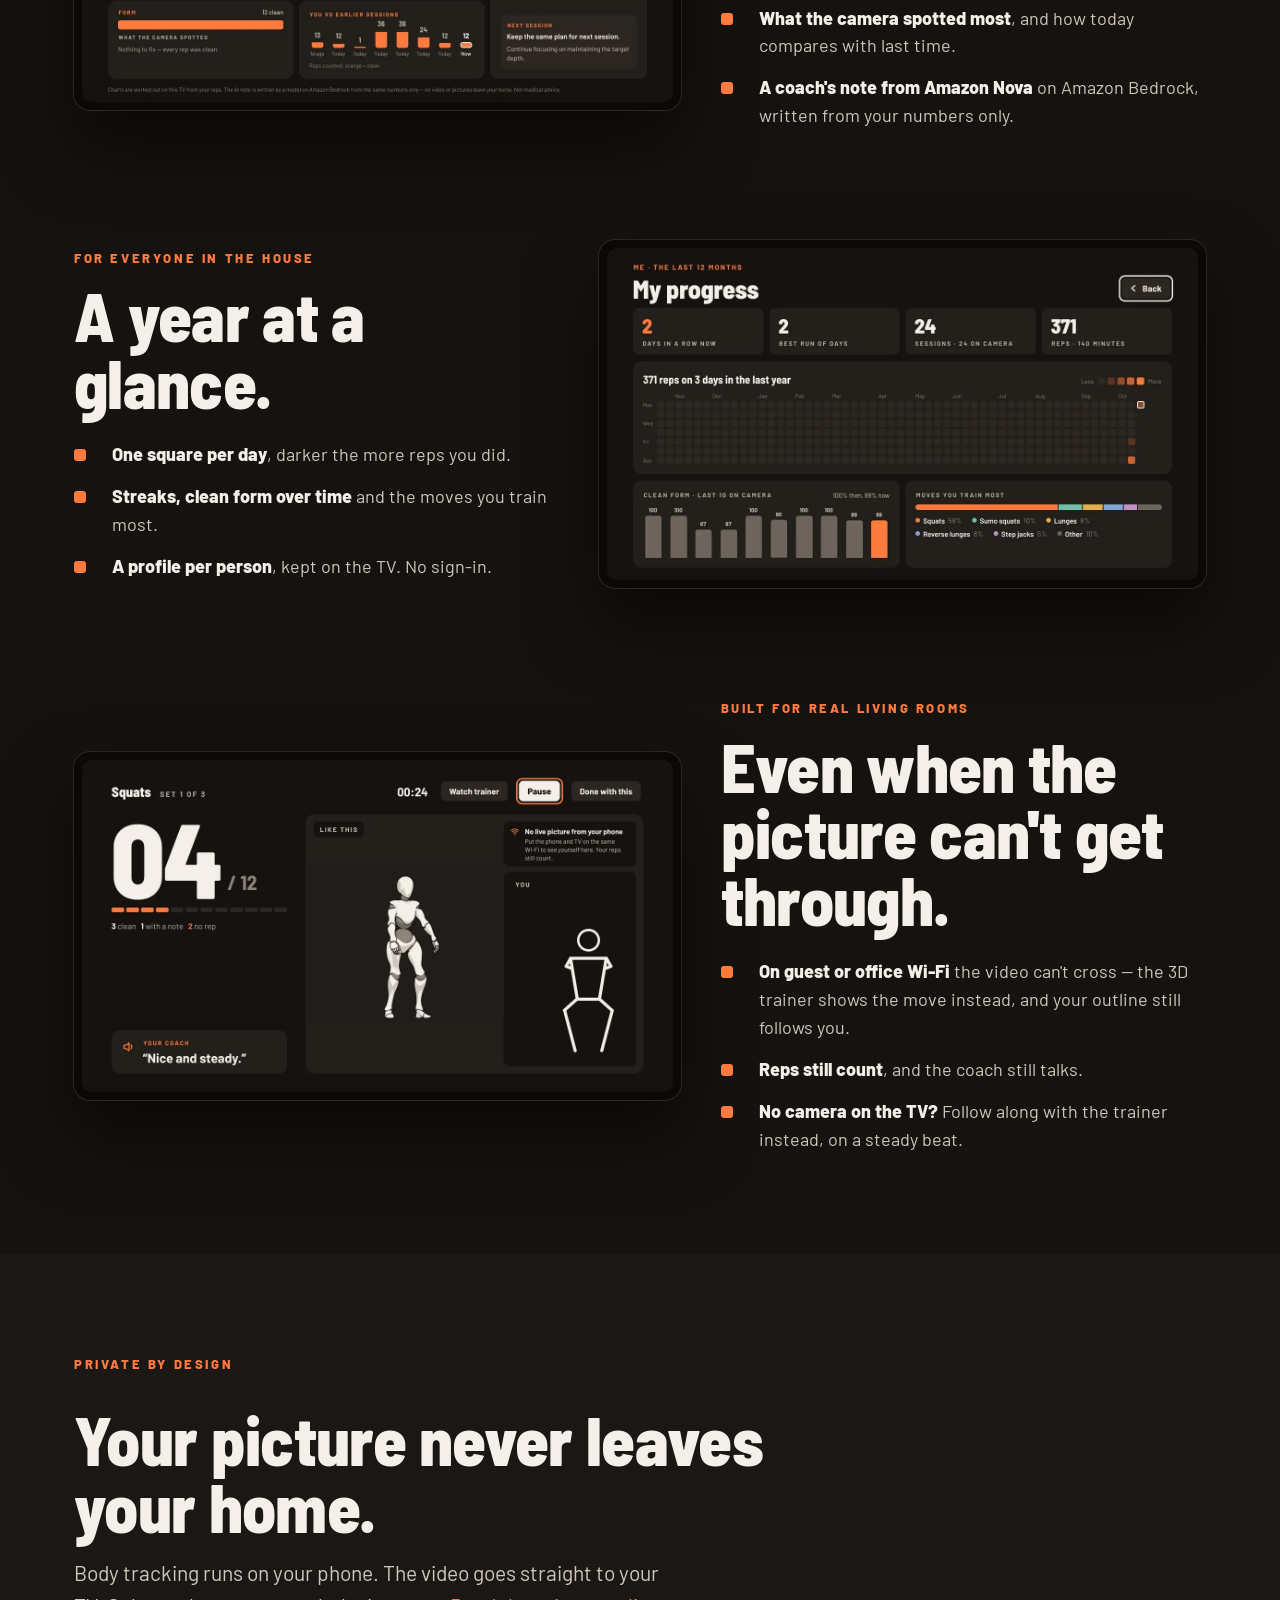
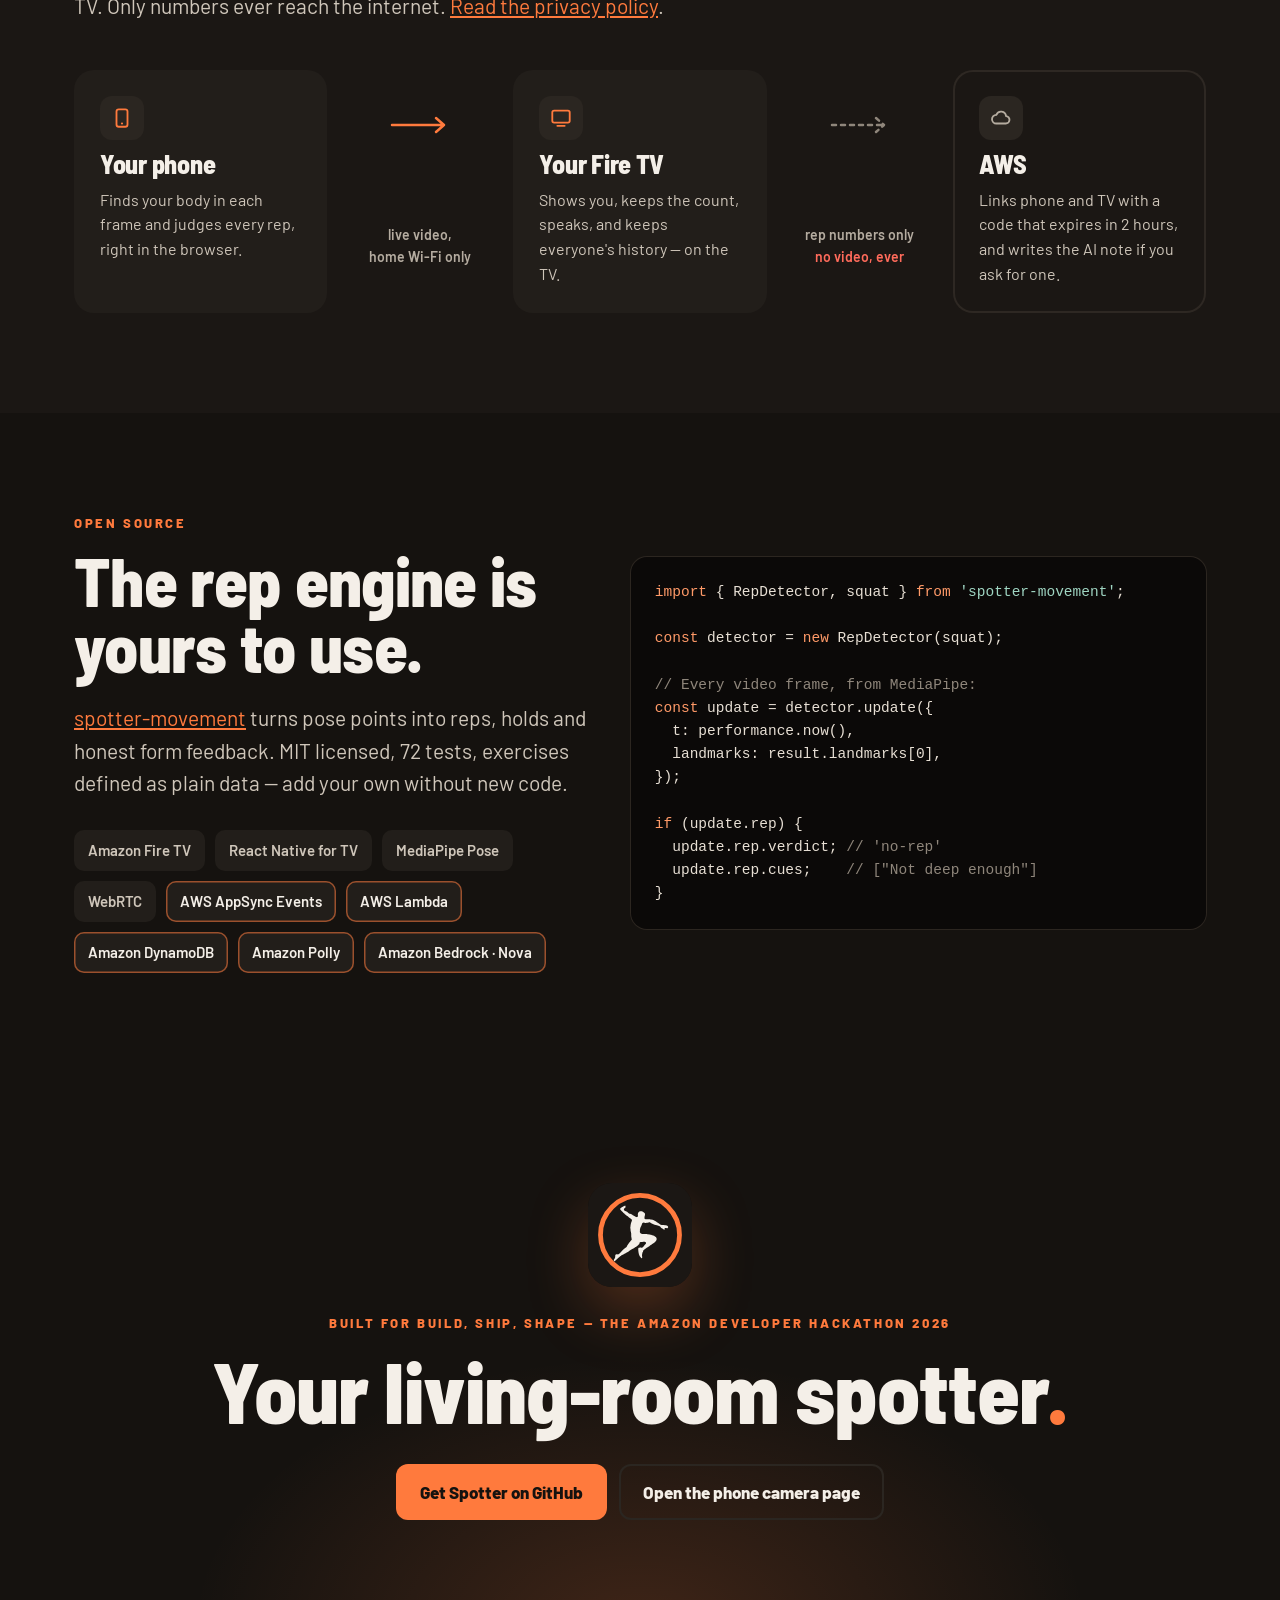
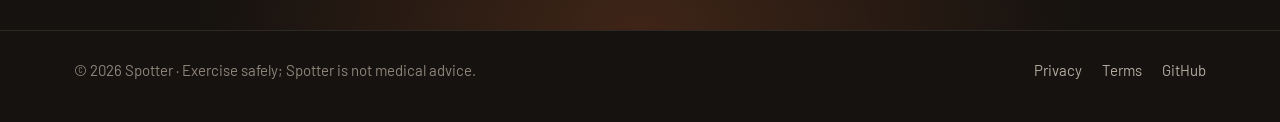
==== commit f5e81228: "New logo: Leap ring mark in the header and closing section; new favicon, home-screen icon and share " ====
--- a/index.html
+++ b/index.html
@@ -16,7 +16,7 @@
 </head>
 <body>
   <header class="wrap top">
-    <a class="wordmark" href="/">spotter<span>.</span></a>
+    <a class="wordmark" href="/"><img src="assets/img/mark.svg" width="38" height="38" alt=""><span class="word">spotter<span>.</span></span></a>
     <nav class="nav" aria-label="Main">
       <a href="#honest">How it judges</a>
       <a href="#how">How it works</a>
@@ -260,6 +260,7 @@
 
     <div class="cta">
       <div class="wrap">
+        <img class="cta-mark" src="assets/img/mark.svg" width="104" height="104" alt="">
         <p class="kicker">Built for Build, Ship, Shape — the Amazon Developer Hackathon 2026</p>
         <h2>Your living-room spotter<span class="dot">.</span></h2>
         <div class="actions">
--- a/assets/home.css
+++ b/assets/home.css
@@ -50,8 +50,9 @@
 
 /* Top bar */
 .top { display: flex; align-items: center; justify-content: space-between; gap: 16px; padding-top: 22px; padding-bottom: 22px; }
-.wordmark { font-family: var(--display); font-weight: 800; font-size: 32px; letter-spacing: -0.5px; color: var(--text); text-decoration: none; }
-.wordmark span { color: var(--accent); }
+.wordmark { font-family: var(--display); font-weight: 800; font-size: 32px; letter-spacing: -0.5px; color: var(--text); text-decoration: none; display: inline-flex; align-items: center; gap: 12px; }
+.wordmark .word span { color: var(--accent); }
+.wordmark img { width: 38px; height: 38px; border-radius: 9px; }
 .nav { display: flex; align-items: center; flex-wrap: wrap; gap: 6px 26px; font-weight: 600; font-size: 16px; }
 .nav a { color: var(--soft); text-decoration: none; }
 .nav a:hover { color: var(--text); }
@@ -169,6 +170,7 @@
 /* Closing call */
 .cta { text-align: center; padding: 110px 0; background: radial-gradient(50% 70% at 50% 100%, rgba(255, 122, 61, 0.18), transparent 70%); }
 .cta h2 { font-size: clamp(44px, 7vw, 86px); }
+.cta-mark { margin: 0 auto 26px; border-radius: 24px; box-shadow: 0 24px 60px rgba(255, 122, 61, 0.25); }
 .cta .actions { justify-content: center; }
 
 /* Footer */
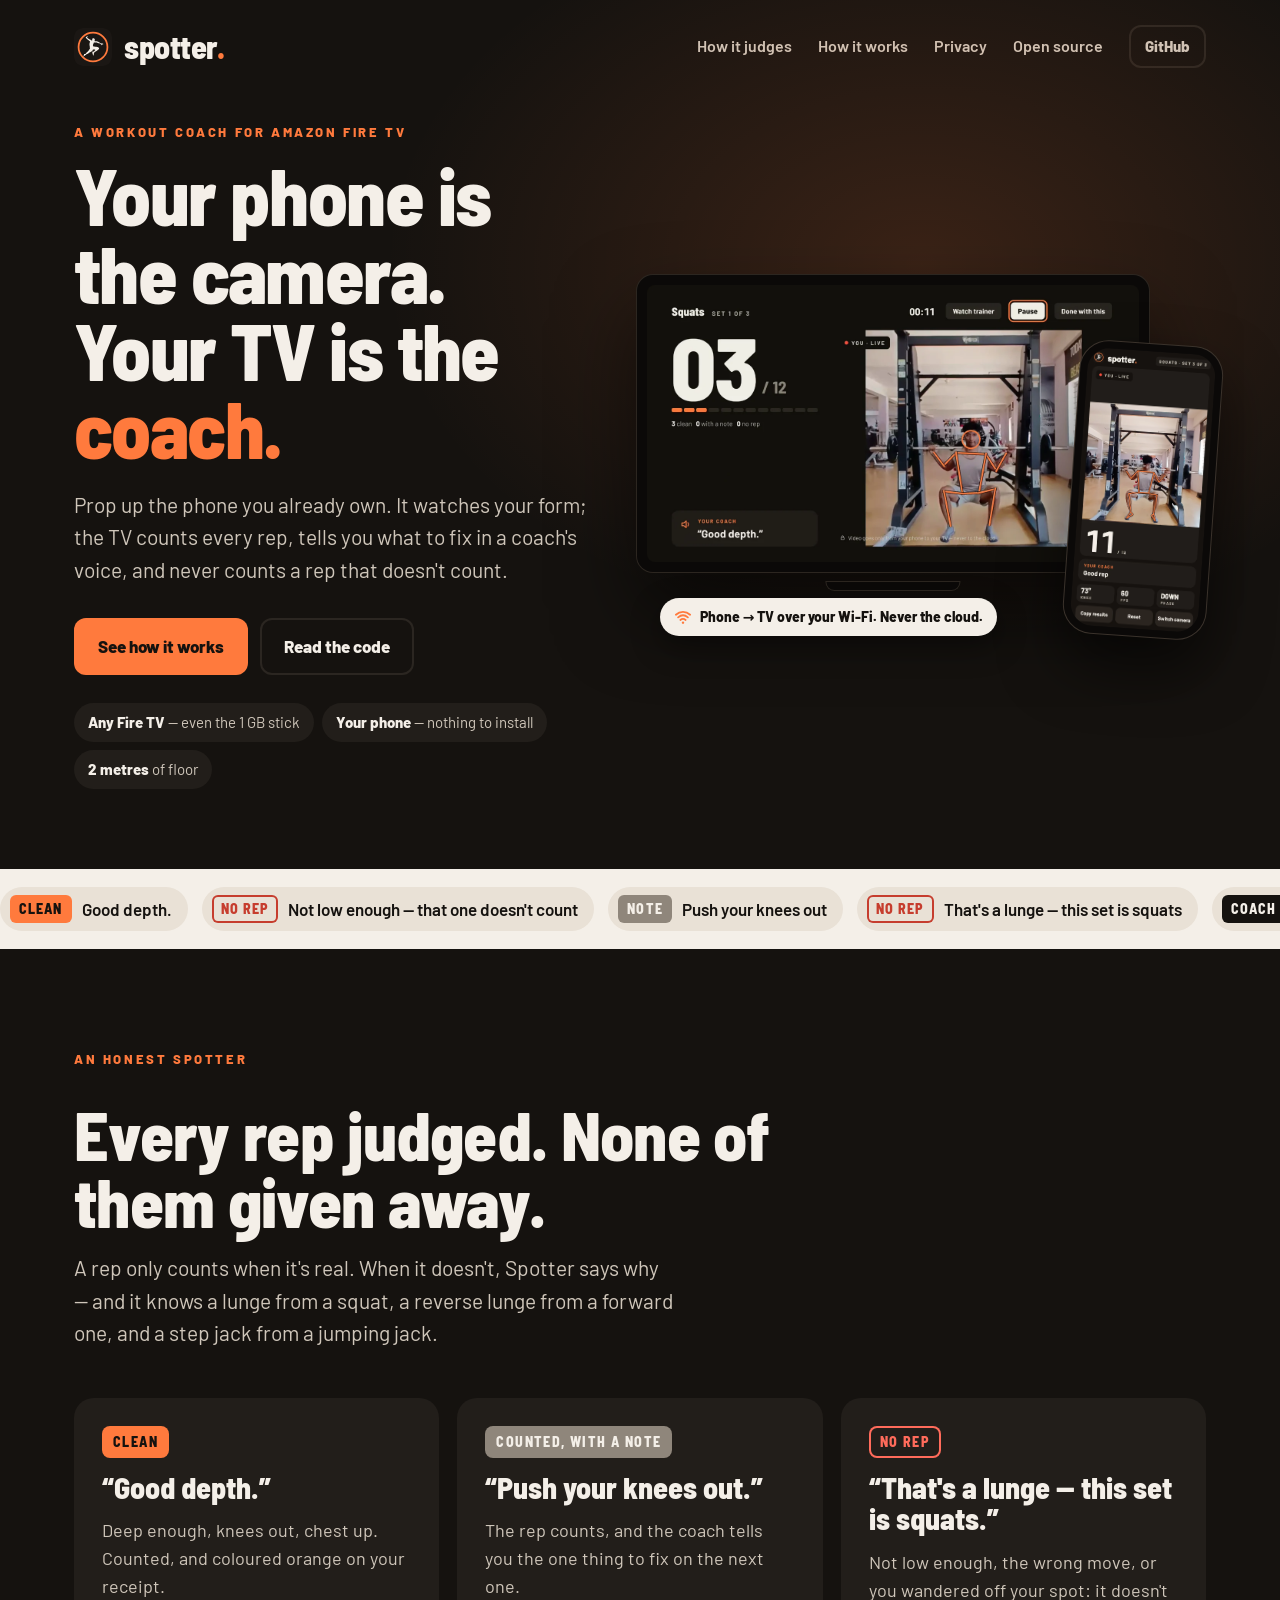
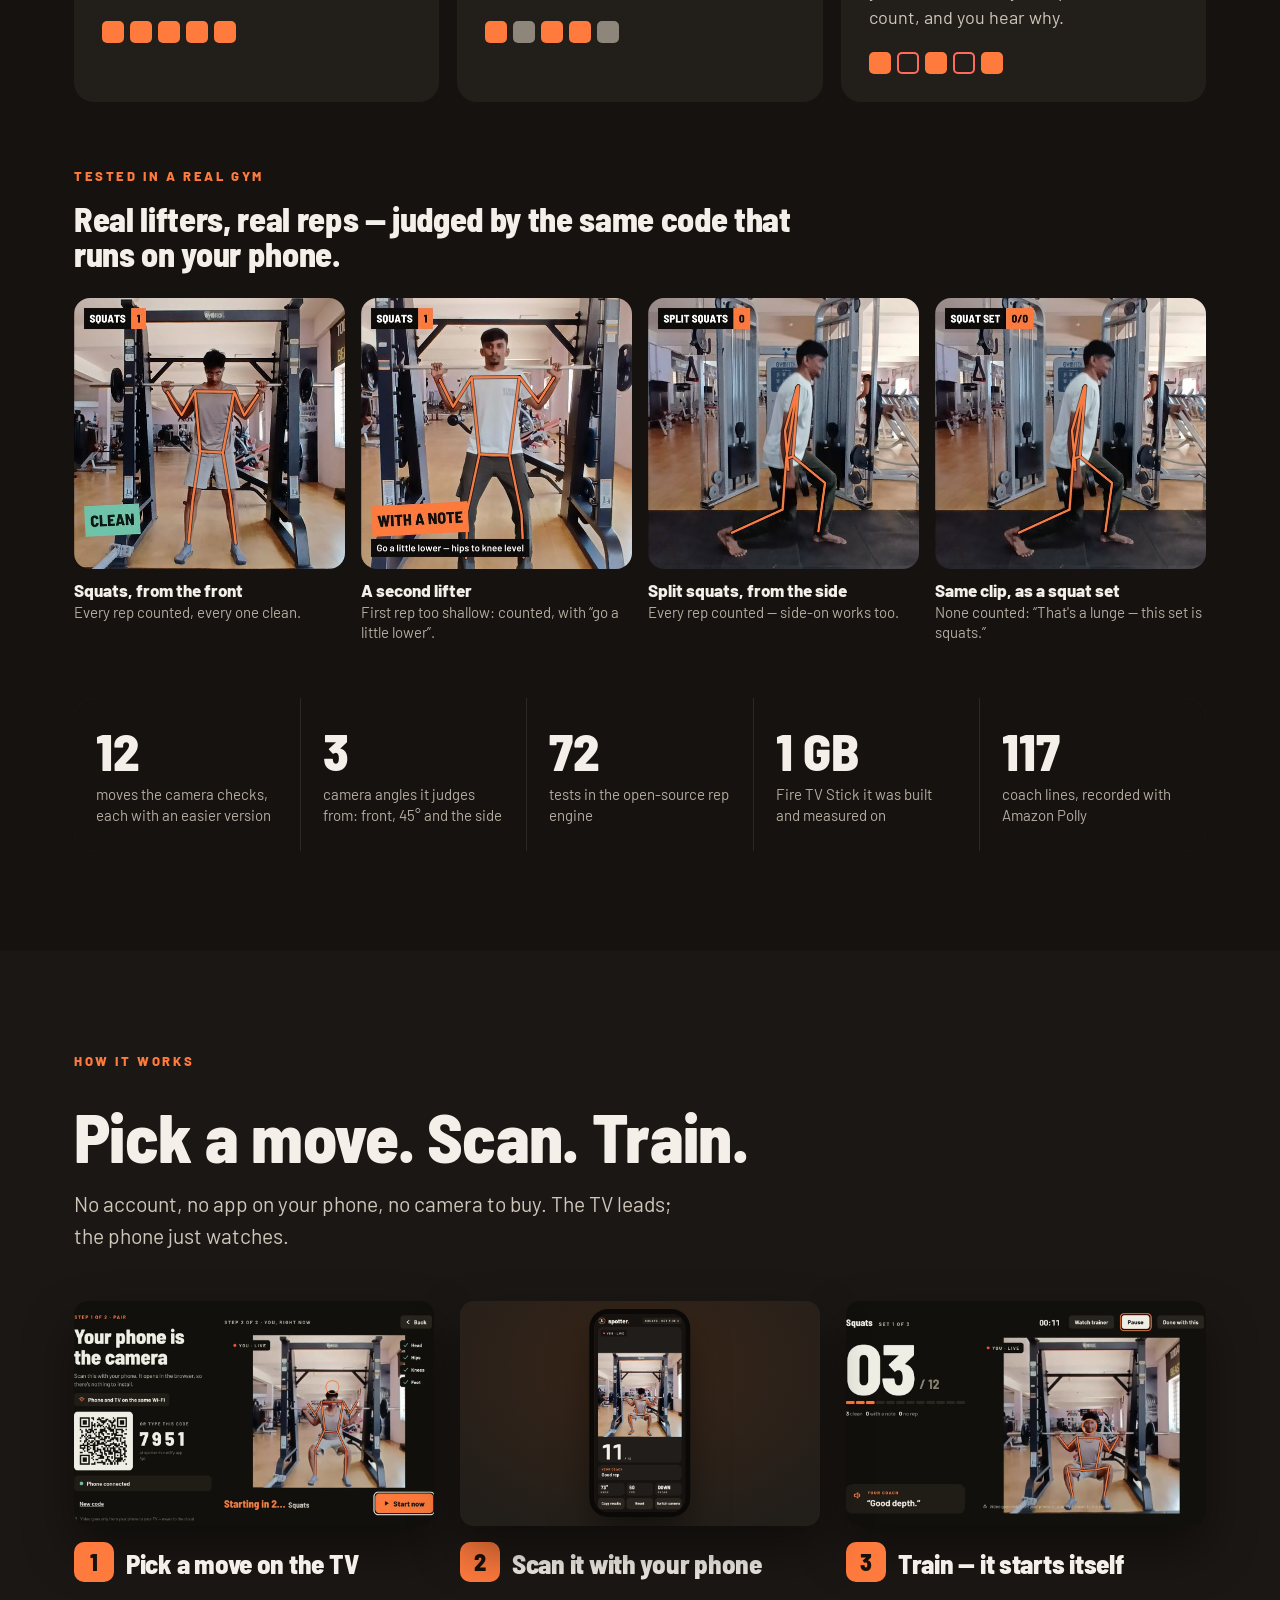
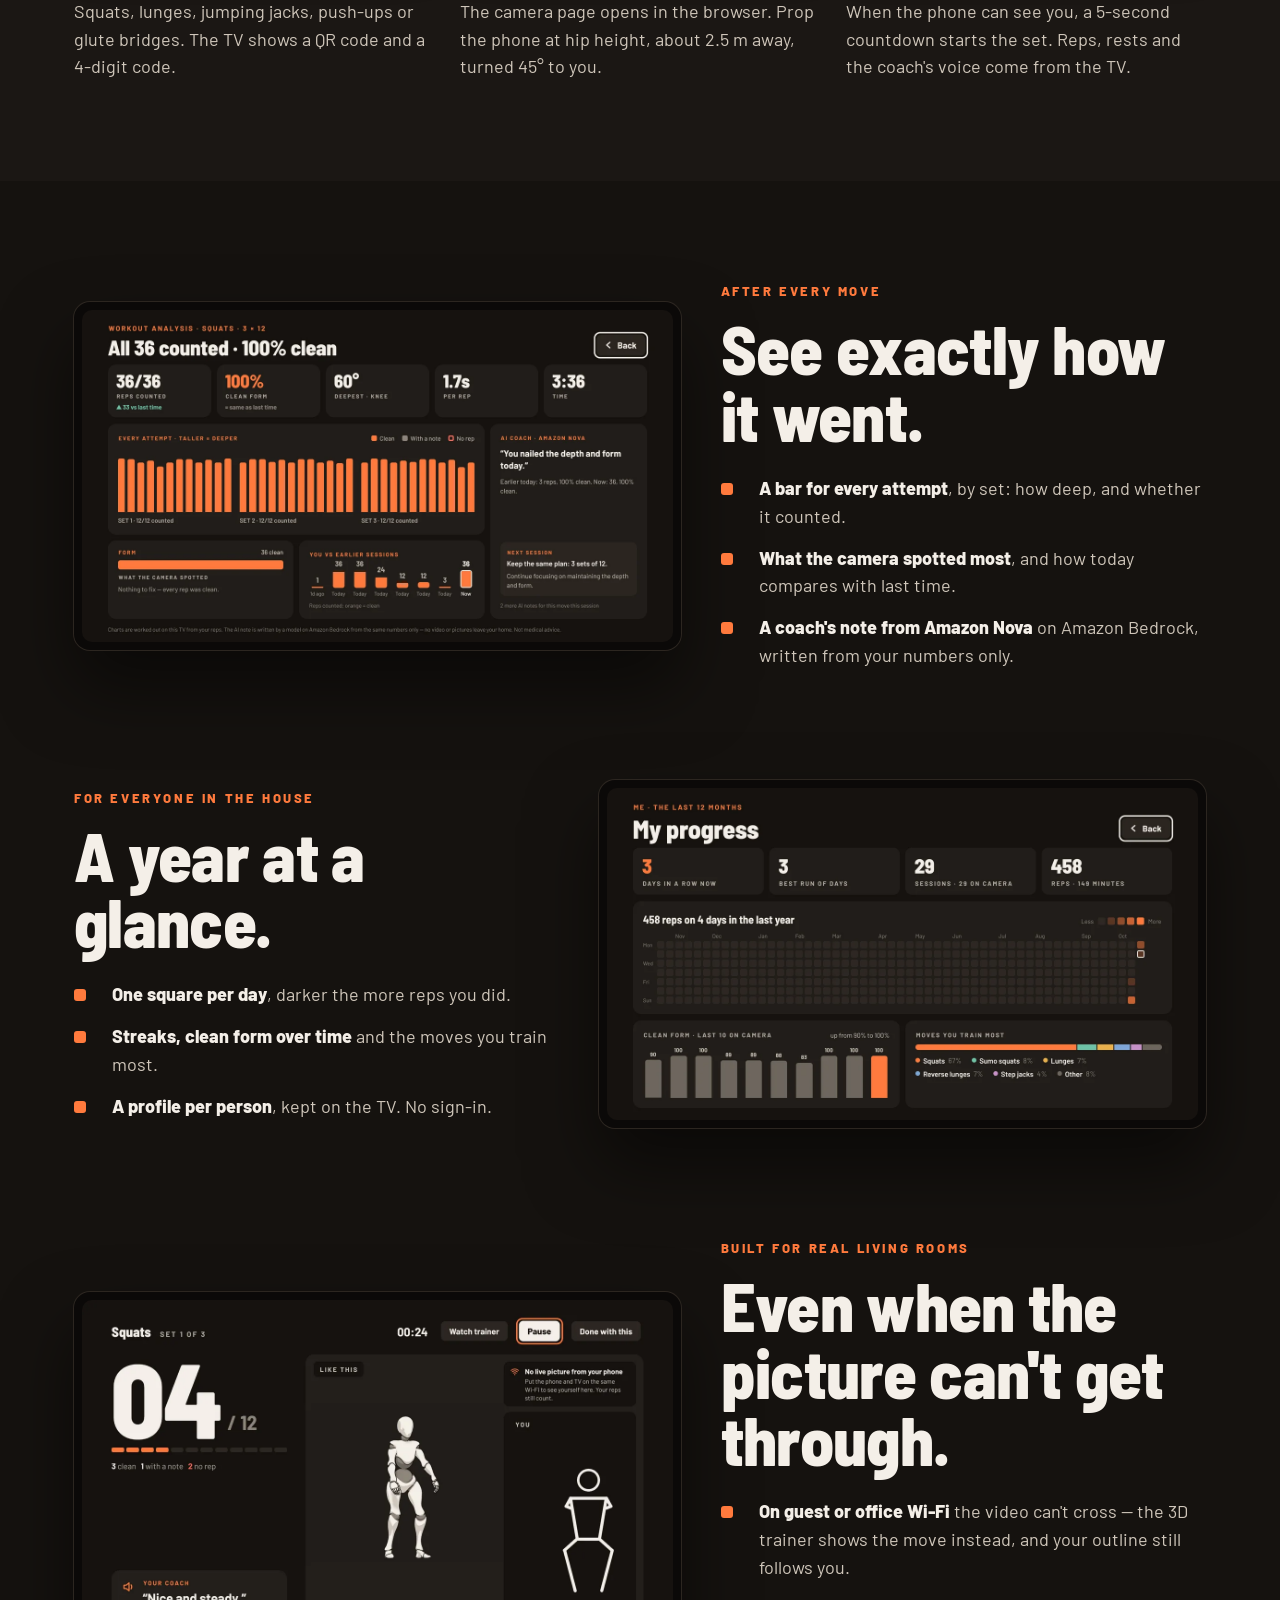
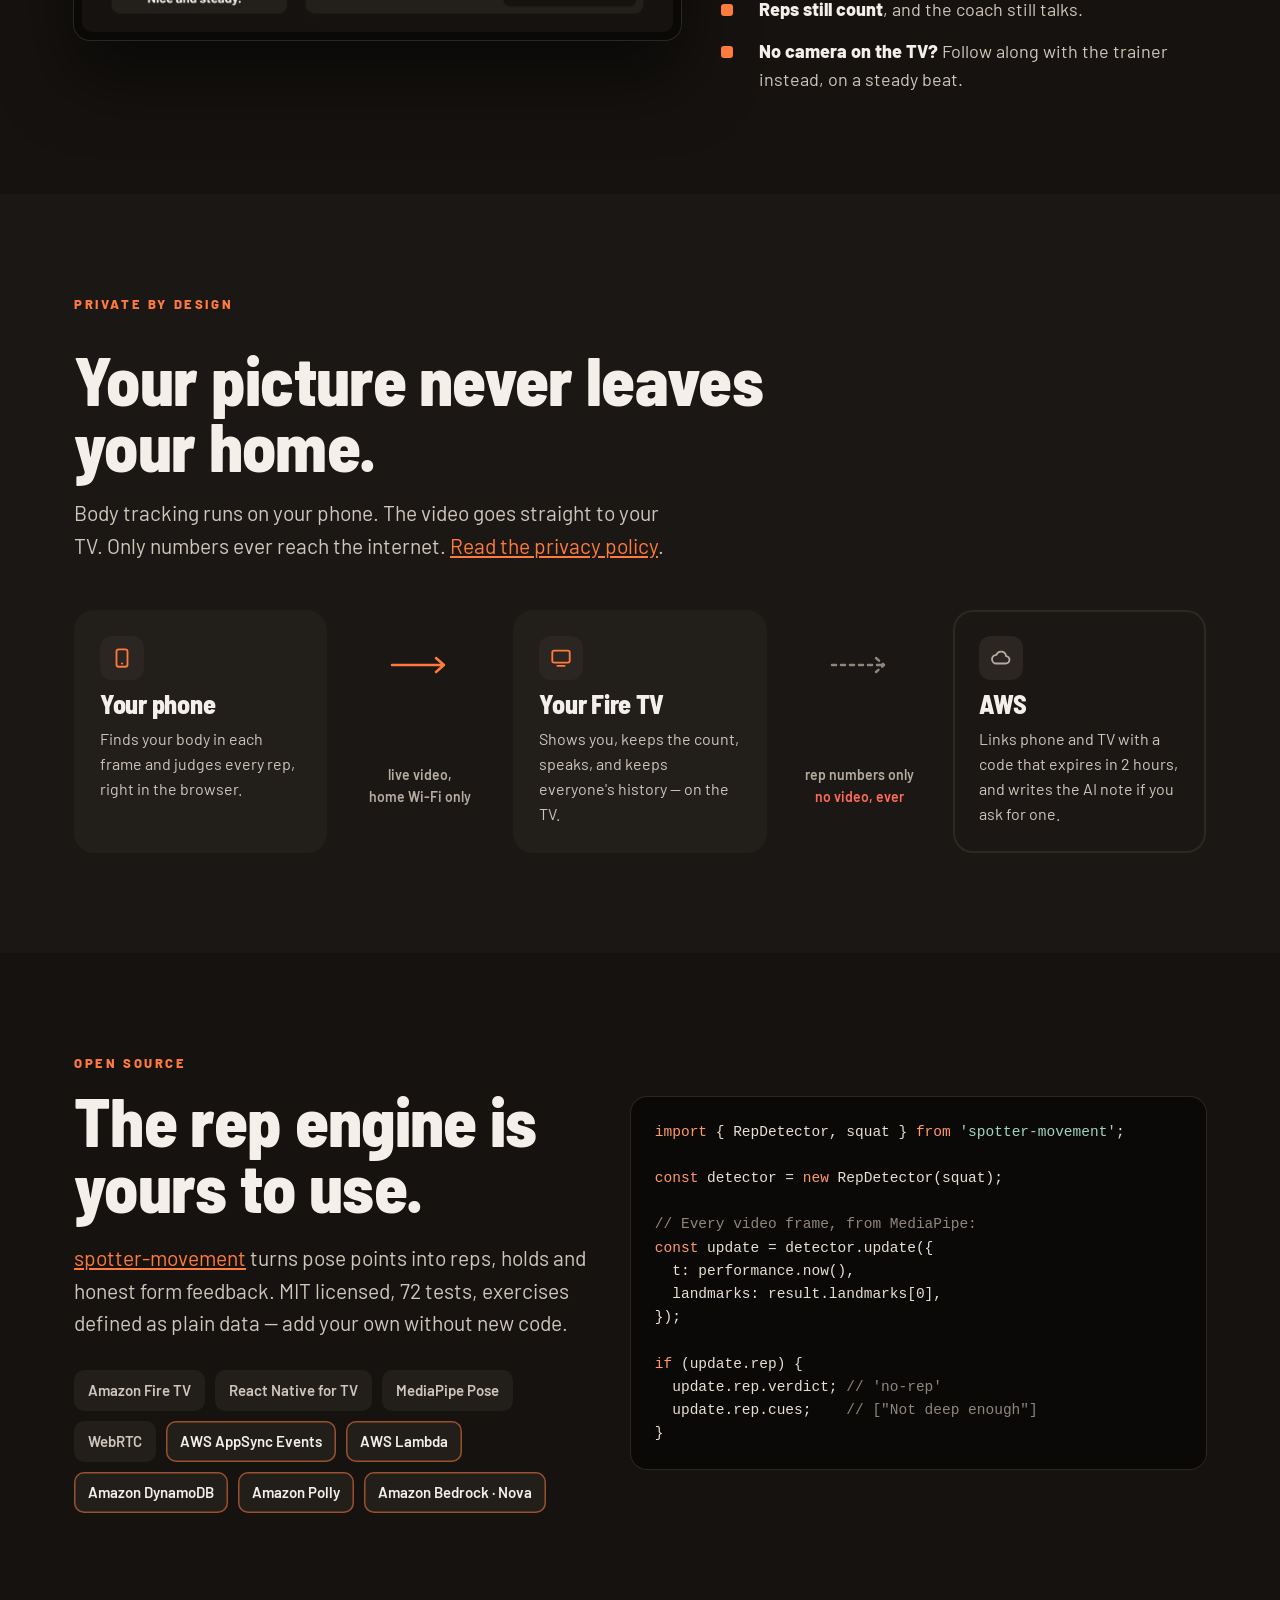
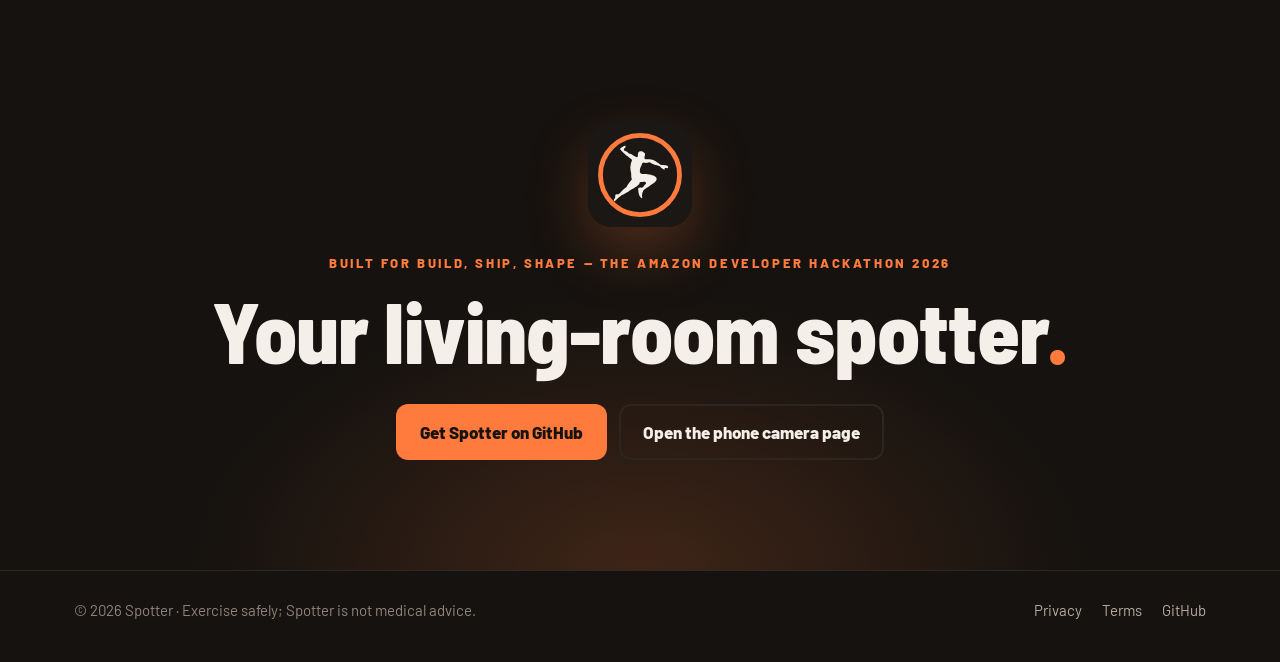
==== commit b57c8854: "Our own gym footage on the site: new TV and phone shots, and a tested-in-a-real-gym strip The hero, " ====
--- a/index.html
+++ b/index.html
@@ -45,10 +45,10 @@
         </div>
         <div class="devices">
           <div class="tv">
-            <img src="assets/img/tv-live-video.webp" width="1280" height="720" alt="Spotter on a Fire TV: the phone's live video with an orange skeleton drawn on the person mid-squat, the rep count 05 of 12, and the coach saying “That's it — smooth.”">
+            <img src="assets/img/tv-live-video.webp" width="1280" height="720" alt="Spotter on a Fire TV: live video of a lifter at the bottom of a squat in a gym, an orange skeleton drawn on him, the rep count 03 of 12, and the coach saying “Good depth.”">
           </div>
           <div class="phone">
-            <img src="assets/img/phone-live.webp" width="585" height="1266" alt="The phone camera page: the same squat with the skeleton, 4 reps, and “Good rep”.">
+            <img src="assets/img/phone-live.webp" width="585" height="1266" alt="The phone camera page: the same lifter at the bottom of a squat with the skeleton, 11 of 12, knee at 73°, and “Good rep”.">
           </div>
           <span class="link-tag">
             <svg width="18" height="18" viewBox="0 0 24 24" aria-hidden="true"><path d="M2.5 9C8 4 16 4 21.5 9M5.5 12.5C9.5 9 14.5 9 18.5 12.5M8.5 16c2-1.7 5-1.7 7 0" fill="none" stroke="#FF7A3D" stroke-width="2.4" stroke-linecap="round"/><circle cx="12" cy="19.5" r="1.6" fill="#FF7A3D"/></svg>
@@ -110,6 +110,18 @@
             <div class="reps" aria-hidden="true"><i></i><i class="x"></i><i></i><i class="x"></i><i></i></div>
           </div>
         </div>
+        <div class="gym">
+          <div class="gym-head">
+            <p class="kicker">Tested in a real gym</p>
+            <h3>Real lifters, real reps — judged by the same code that runs on your phone.</h3>
+          </div>
+          <div class="gym-grid">
+            <figure><video src="assets/video/gym-squats-front.mp4" poster="assets/video/gym-squats-front.jpg" width="540" height="540" autoplay muted loop playsinline preload="metadata" aria-label="A lifter squatting at a Smith machine, filmed from the front, with the skeleton and count."></video><figcaption><strong>Squats, from the front</strong>Every rep counted, every one clean.</figcaption></figure>
+            <figure><video src="assets/video/gym-squats-note.mp4" poster="assets/video/gym-squats-note.jpg" width="540" height="540" autoplay muted loop playsinline preload="metadata" aria-label="A second lifter squatting; the first rep is marked with a note to go lower."></video><figcaption><strong>A second lifter</strong>First rep too shallow: counted, with “go a little lower”.</figcaption></figure>
+            <figure><video src="assets/video/gym-split-side.mp4" poster="assets/video/gym-split-side.jpg" width="540" height="540" autoplay muted loop playsinline preload="metadata" aria-label="Split squats with dumbbells, filmed from the side, each rep marked clean."></video><figcaption><strong>Split squats, from the side</strong>Every rep counted — side-on works too.</figcaption></figure>
+            <figure><video src="assets/video/gym-lunge-not-squat.mp4" poster="assets/video/gym-lunge-not-squat.jpg" width="540" height="540" autoplay muted loop playsinline preload="metadata" aria-label="The same split squats judged as a squat set: every rep marked no rep, “That's a lunge”."></video><figcaption><strong>Same clip, as a squat set</strong>None counted: “That's a lunge — this set is squats.”</figcaption></figure>
+          </div>
+        </div>
         <div class="proof">
           <div><strong>12</strong><span>moves the camera checks, each with an easier version</span></div>
           <div><strong>3</strong><span>camera angles it judges from: front, 45° and the side</span></div>
@@ -129,7 +141,7 @@
         </div>
         <div class="steps">
           <div class="step">
-            <div class="shot"><img src="assets/img/tv-pair-2.webp" width="1280" height="720" loading="lazy" alt="The TV's pairing screen: a QR code, a 4-digit code and a plan of where to put the phone."></div>
+            <div class="shot"><img src="assets/img/tv-pair-2.webp" width="1280" height="720" loading="lazy" alt="The TV's pairing screen: a QR code and a 4-digit code, the phone connected, the live picture with head, hips, knees and feet ticked, and the set about to start."></div>
             <h3>Pick a move on the TV</h3>
             <p>Squats, lunges, jumping jacks, push-ups or glute bridges. The TV shows a QR code and a 4-digit code.</p>
           </div>
@@ -150,7 +162,7 @@
     <section>
       <div class="wrap">
         <div class="feature">
-          <div class="frame"><img src="assets/img/tv-analysis.webp" width="1280" height="720" loading="lazy" alt="Workout analysis on the TV: 12 of 36 counted, 100% clean, deepest knee angle 50°, a bar for every attempt, form breakdown, a trend against earlier sessions and an AI coach's note."></div>
+          <div class="frame"><img src="assets/img/tv-analysis.webp" width="1280" height="720" loading="lazy" alt="Workout analysis on the TV: all 36 counted, 100% clean, deepest knee angle 60°, a bar for every attempt, form breakdown, a trend against earlier sessions and Amazon Nova's coach note."></div>
           <div>
             <p class="kicker">After every move</p>
             <h2>See exactly how it went.</h2>
--- a/assets/home.css
+++ b/assets/home.css
@@ -117,6 +117,14 @@
 .reps i.x { background: transparent; box-shadow: inset 0 0 0 2px var(--fault); }
 
 /* Proof numbers */
+.gym { margin-top: 64px; }
+.gym-head h3 { font-size: clamp(26px, 3vw, 34px); max-width: 760px; }
+.gym-grid { display: grid; gap: 16px; grid-template-columns: repeat(2, 1fr); margin-top: 26px; }
+@media (min-width: 960px) { .gym-grid { grid-template-columns: repeat(4, 1fr); } }
+.gym-grid figure { margin: 0; }
+.gym-grid video { display: block; width: 100%; height: auto; aspect-ratio: 1; border-radius: 16px; background: var(--surface); object-fit: cover; }
+.gym-grid figcaption { margin-top: 10px; color: var(--muted); font-size: 15px; line-height: 1.35; }
+.gym-grid figcaption strong { display: block; color: var(--text); font-size: 17px; }
 .proof { display: grid; grid-template-columns: repeat(2, 1fr); gap: 1px; background: var(--line); border-radius: 20px; overflow: hidden; margin-top: 56px; }
 @media (min-width: 860px) { .proof { grid-template-columns: repeat(5, 1fr); } }
 .proof div { background: var(--bg); padding: 26px 22px; }
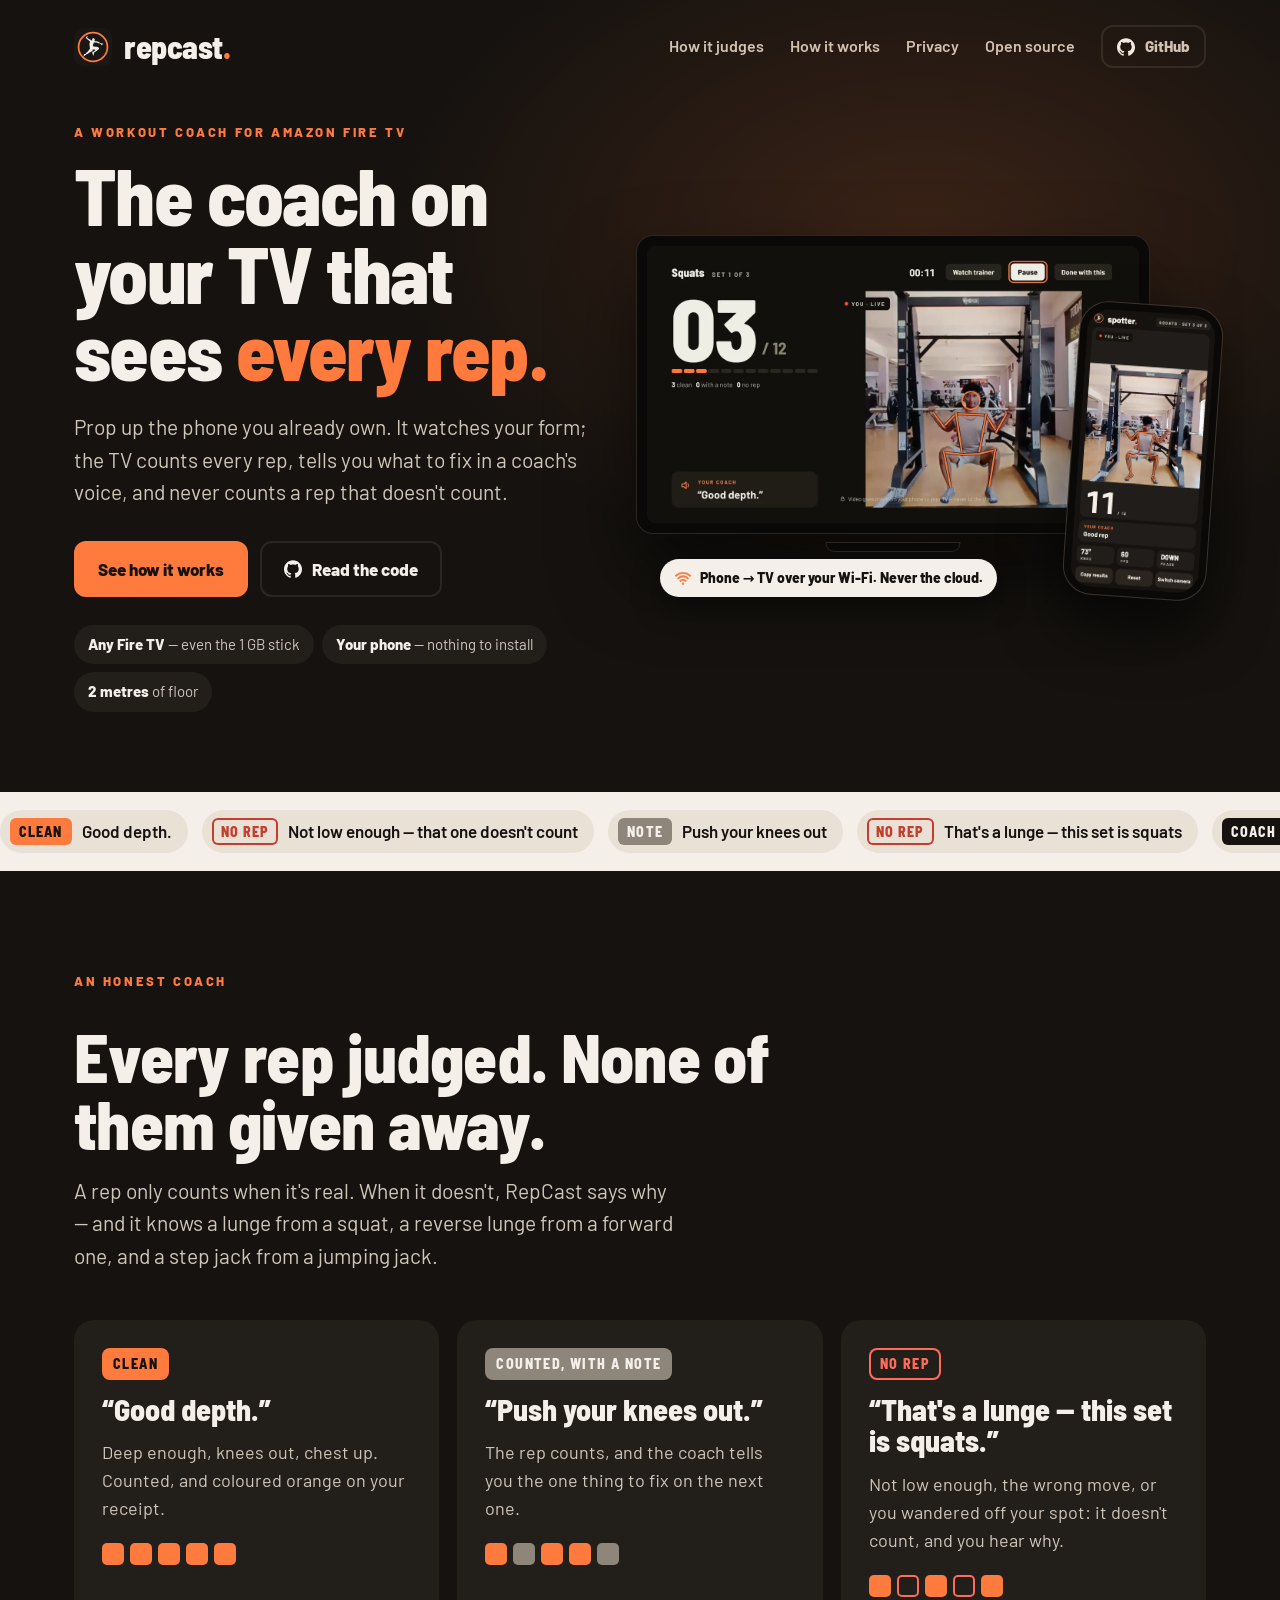
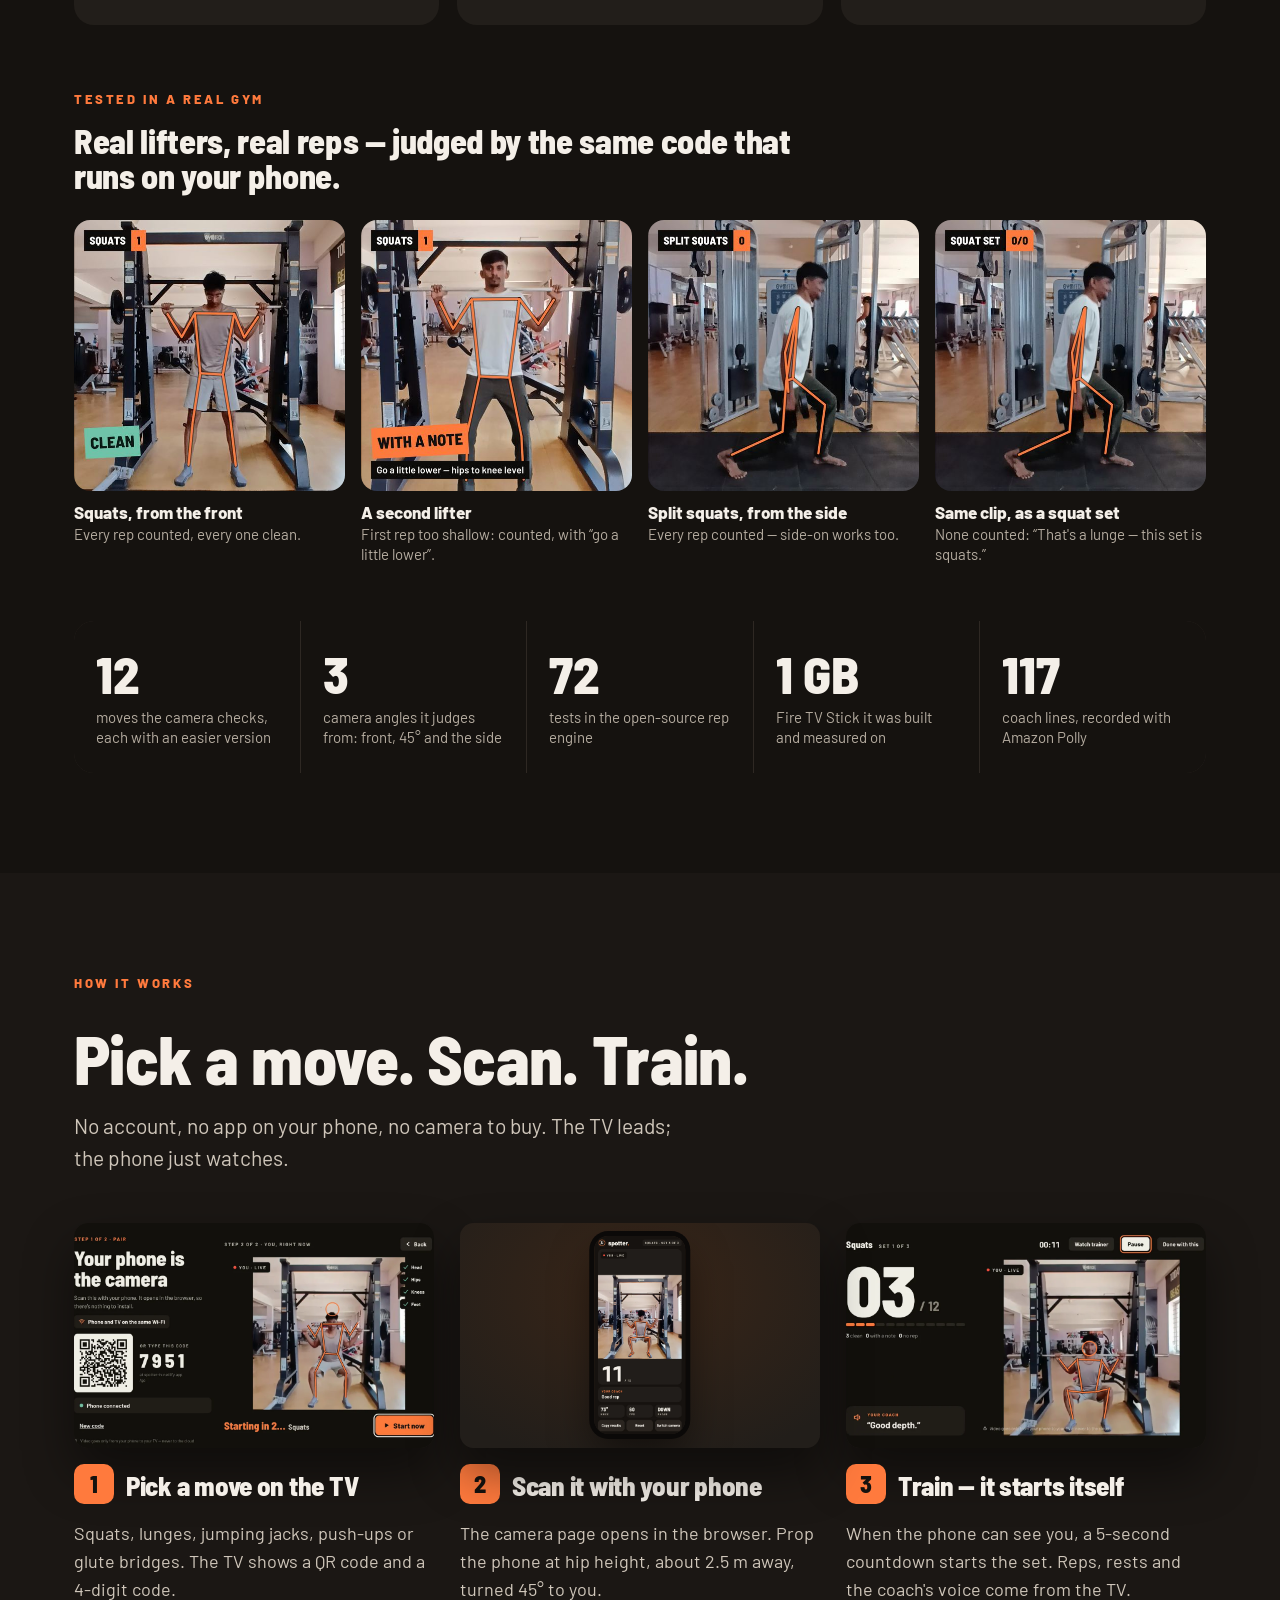
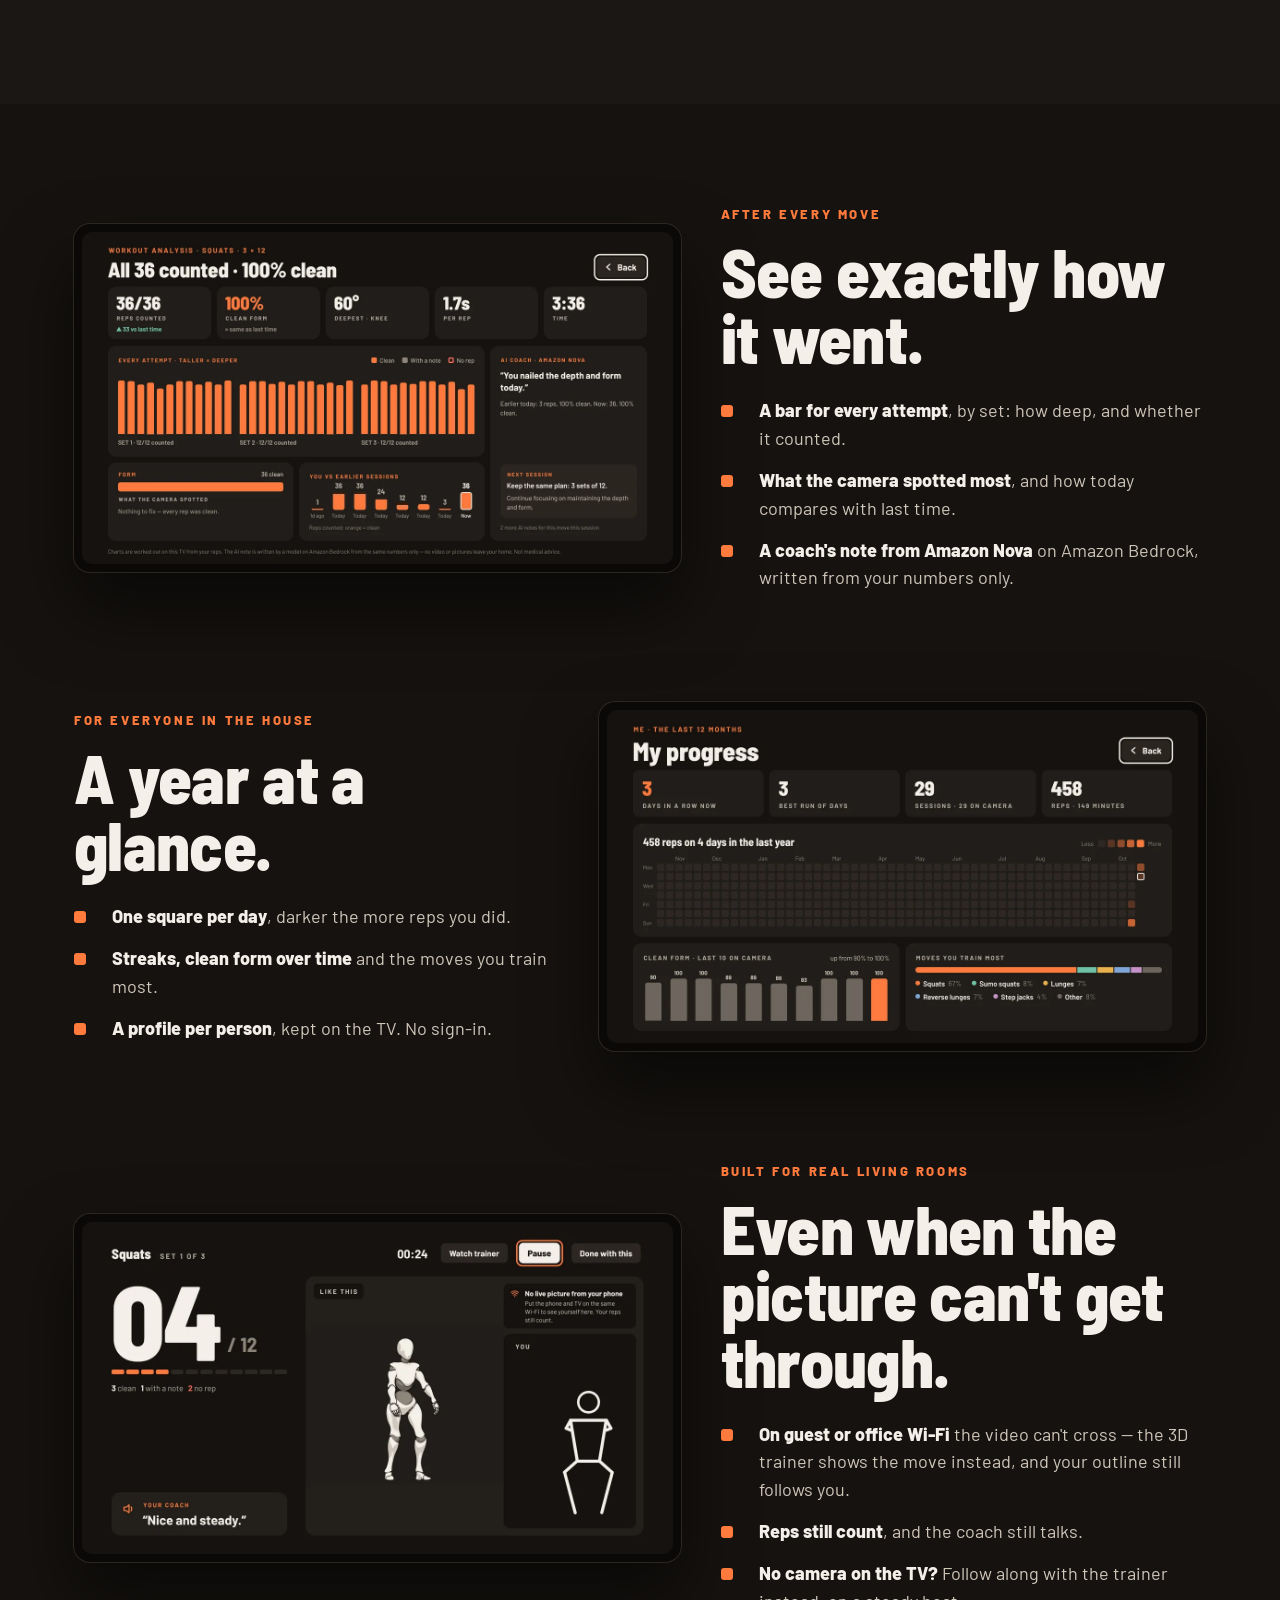
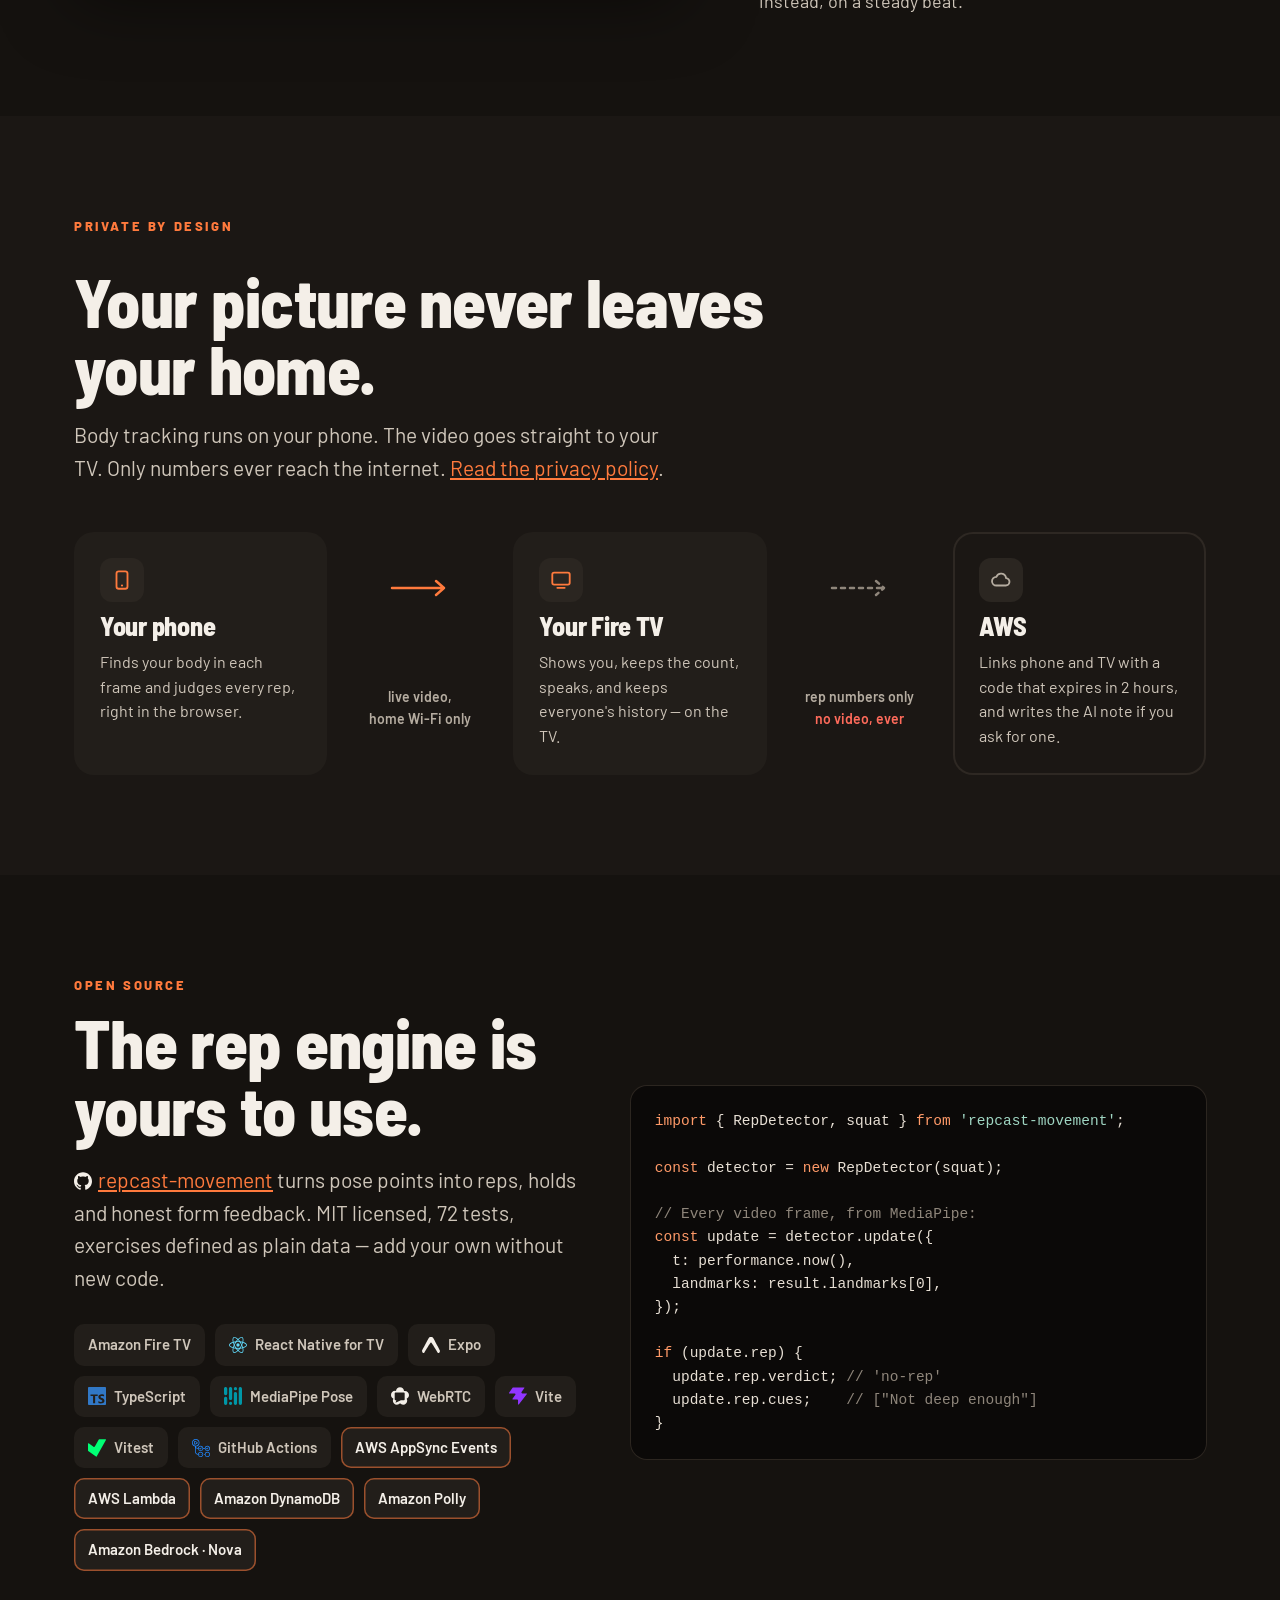
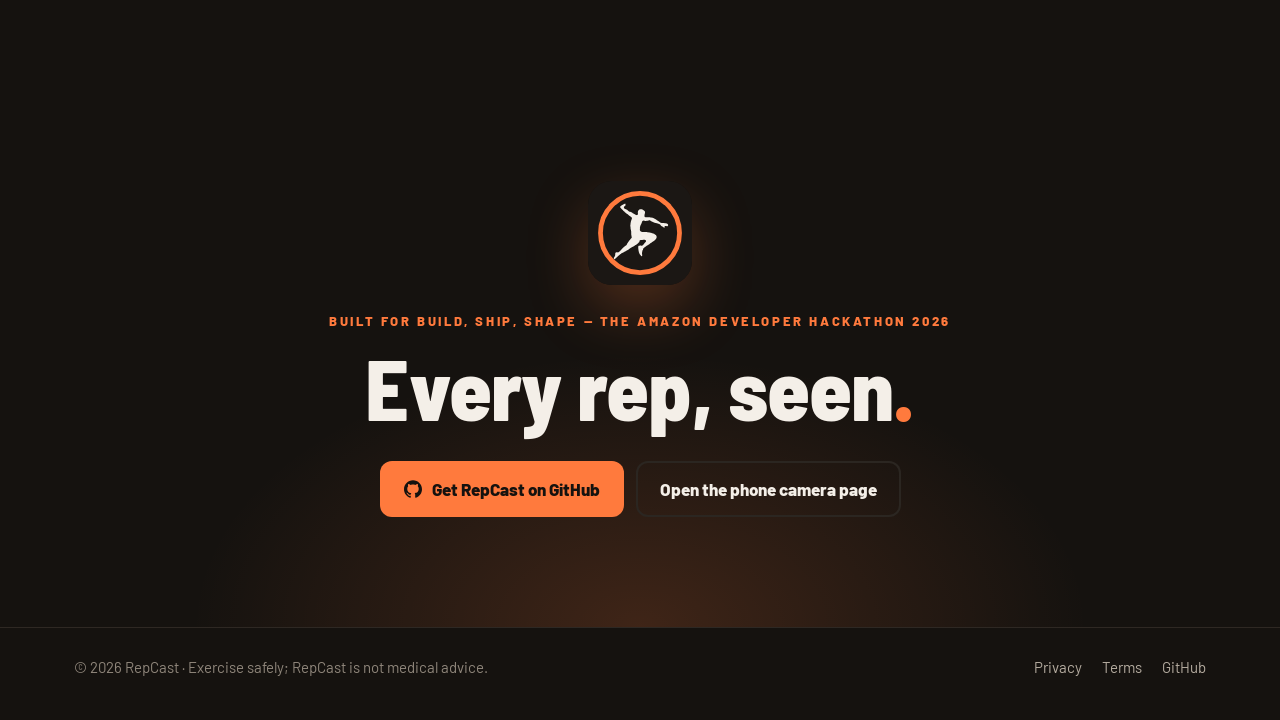
==== commit 85e0d41e: "Rename to RepCast, with our own tagline; logos on the stack list and GitHub buttons Another hackatho" ====
--- a/index.html
+++ b/index.html
@@ -3,11 +3,11 @@
 <head>
   <meta charset="utf-8">
   <meta name="viewport" content="width=device-width, initial-scale=1">
-  <title>Spotter — your phone is the camera, your Fire TV is the coach</title>
-  <meta name="description" content="Spotter is a workout coach for Amazon Fire TV. Prop up the phone you already own: it watches your form, and the TV counts every rep, says what to fix, and never counts a rep that doesn't count.">
-  <meta property="og:title" content="Spotter — your living-room spotter">
+  <title>RepCast — the coach on your Fire TV that sees every rep</title>
+  <meta name="description" content="RepCast is a workout coach for Amazon Fire TV. Prop up the phone you already own: it watches your form, and the TV counts every rep, says what to fix, and never counts a rep that doesn't count.">
+  <meta property="og:title" content="RepCast — the coach on your TV that sees every rep">
   <meta property="og:description" content="A Fire TV fitness coach that checks every rep through the phone you already own. Video never leaves your home.">
-  <meta property="og:image" content="https://spotter-tv.netlify.app/assets/img/og.png">
+  <meta property="og:image" content="https://repcast.netlify.app/assets/img/og.png">
   <meta property="og:type" content="website">
   <meta name="theme-color" content="#15120F">
   <link rel="icon" type="image/png" href="assets/img/favicon.png">
@@ -16,13 +16,13 @@
 </head>
 <body>
   <header class="wrap top">
-    <a class="wordmark" href="/"><img src="assets/img/mark.svg" width="38" height="38" alt=""><span class="word">spotter<span>.</span></span></a>
+    <a class="wordmark" href="/"><img src="assets/img/mark.svg" width="38" height="38" alt=""><span class="word">repcast<span>.</span></span></a>
     <nav class="nav" aria-label="Main">
       <a href="#honest">How it judges</a>
       <a href="#how">How it works</a>
       <a href="#privacy">Privacy</a>
       <a href="#open-source">Open source</a>
-      <a class="btn btn-ghost" href="https://github.com/Mallikarjuntr/spotter-tv-app">GitHub</a>
+      <a class="btn btn-ghost" href="https://github.com/Mallikarjuntr/repcast-tv-app"><img src="assets/img/logos/github.svg" width="18" height="18" alt="">GitHub</a>
     </nav>
   </header>
 
@@ -31,11 +31,11 @@
       <div class="wrap">
         <div>
           <p class="kicker">A workout coach for Amazon Fire TV</p>
-          <h1>Your phone is the camera. Your TV is the <em>coach.</em></h1>
+          <h1>The coach on your TV that sees <em>every rep.</em></h1>
           <p class="lead">Prop up the phone you already own. It watches your form; the TV counts every rep, tells you what to fix in a coach's voice, and never counts a rep that doesn't count.</p>
           <div class="actions">
             <a class="btn btn-primary" href="#how">See how it works</a>
-            <a class="btn btn-ghost" href="https://github.com/Mallikarjuntr/spotter-tv-app">Read the code</a>
+            <a class="btn btn-ghost" href="https://github.com/Mallikarjuntr/repcast-tv-app"><img src="assets/img/logos/github.svg" width="18" height="18" alt="">Read the code</a>
           </div>
           <ul class="needs" aria-label="What you need">
             <li><strong>Any Fire TV</strong> — even the 1 GB stick</li>
@@ -45,7 +45,7 @@
         </div>
         <div class="devices">
           <div class="tv">
-            <img src="assets/img/tv-live-video.webp" width="1280" height="720" alt="Spotter on a Fire TV: live video of a lifter at the bottom of a squat in a gym, an orange skeleton drawn on him, the rep count 03 of 12, and the coach saying “Good depth.”">
+            <img src="assets/img/tv-live-video.webp" width="1280" height="720" alt="RepCast on a Fire TV: live video of a lifter at the bottom of a squat in a gym, an orange skeleton drawn on him, the rep count 03 of 12, and the coach saying “Good depth.”">
           </div>
           <div class="phone">
             <img src="assets/img/phone-live.webp" width="585" height="1266" alt="The phone camera page: the same lifter at the bottom of a squat with the skeleton, 11 of 12, knee at 73°, and “Good rep”.">
@@ -58,7 +58,7 @@
       </div>
     </div>
 
-    <div class="ticker" aria-label="Things Spotter's coach says">
+    <div class="ticker" aria-label="Things RepCast's coach says">
       <div class="ticker-track">
         <span class="verdict v-clean"><b>Clean</b> Good depth.</span>
         <span class="verdict v-no"><b>No rep</b> Not low enough — that one doesn't count</span>
@@ -86,9 +86,9 @@
     <section id="honest">
       <div class="wrap">
         <div class="section-head">
-          <p class="kicker">An honest spotter</p>
+          <p class="kicker">An honest coach</p>
           <h2>Every rep judged. None of them given away.</h2>
-          <p class="lead">A rep only counts when it's real. When it doesn't, Spotter says why — and it knows a lunge from a squat, a reverse lunge from a forward one, and a step jack from a jumping jack.</p>
+          <p class="lead">A rep only counts when it's real. When it doesn't, RepCast says why — and it knows a lunge from a squat, a reverse lunge from a forward one, and a step jack from a jumping jack.</p>
         </div>
         <div class="verdicts">
           <div class="vcard clean">
@@ -240,12 +240,17 @@
         <div>
           <p class="kicker">Open source</p>
           <h2>The rep engine is yours to use.</h2>
-          <p class="lead"><a href="https://github.com/Mallikarjuntr/spotter-movement">spotter-movement</a> turns pose points into reps, holds and honest form feedback. MIT licensed, 72 tests, exercises defined as plain data — add your own without new code.</p>
+          <p class="lead"><a href="https://github.com/Mallikarjuntr/repcast-movement"><img class="inline-logo" src="assets/img/logos/github.svg" width="18" height="18" alt="">repcast-movement</a> turns pose points into reps, holds and honest form feedback. MIT licensed, 72 tests, exercises defined as plain data — add your own without new code.</p>
           <div class="stack">
             <span>Amazon Fire TV</span>
-            <span>React Native for TV</span>
-            <span>MediaPipe Pose</span>
-            <span>WebRTC</span>
+            <span><img src="assets/img/logos/react.svg" width="18" height="18" alt="">React Native for TV</span>
+            <span><img src="assets/img/logos/expo.svg" width="18" height="18" alt="">Expo</span>
+            <span><img src="assets/img/logos/typescript.svg" width="18" height="18" alt="">TypeScript</span>
+            <span><img src="assets/img/logos/mediapipe.svg" width="18" height="18" alt="">MediaPipe Pose</span>
+            <span><img src="assets/img/logos/webrtc.svg" width="18" height="18" alt="">WebRTC</span>
+            <span><img src="assets/img/logos/vite.svg" width="18" height="18" alt="">Vite</span>
+            <span><img src="assets/img/logos/vitest.svg" width="18" height="18" alt="">Vitest</span>
+            <span><img src="assets/img/logos/githubactions.svg" width="18" height="18" alt="">GitHub Actions</span>
             <span class="aws">AWS AppSync Events</span>
             <span class="aws">AWS Lambda</span>
             <span class="aws">Amazon DynamoDB</span>
@@ -253,7 +258,7 @@
             <span class="aws">Amazon Bedrock · Nova</span>
           </div>
         </div>
-        <pre class="code" aria-label="Using spotter-movement"><code><span class="k">import</span> { RepDetector, squat } <span class="k">from</span> <span class="s">'spotter-movement'</span>;
+        <pre class="code" aria-label="Using repcast-movement"><code><span class="k">import</span> { RepDetector, squat } <span class="k">from</span> <span class="s">'repcast-movement'</span>;
 
 <span class="k">const</span> detector = <span class="k">new</span> RepDetector(squat);
 
@@ -274,9 +279,9 @@
       <div class="wrap">
         <img class="cta-mark" src="assets/img/mark.svg" width="104" height="104" alt="">
         <p class="kicker">Built for Build, Ship, Shape — the Amazon Developer Hackathon 2026</p>
-        <h2>Your living-room spotter<span class="dot">.</span></h2>
+        <h2>Every rep, seen<span class="dot">.</span></h2>
         <div class="actions">
-          <a class="btn btn-primary" href="https://github.com/Mallikarjuntr/spotter-tv-app">Get Spotter on GitHub</a>
+          <a class="btn btn-primary" href="https://github.com/Mallikarjuntr/repcast-tv-app"><img src="assets/img/logos/github-dark.svg" width="20" height="20" alt="">Get RepCast on GitHub</a>
           <a class="btn btn-ghost" href="/go">Open the phone camera page</a>
         </div>
       </div>
@@ -285,11 +290,11 @@
 
   <footer class="foot">
     <div class="wrap">
-      <span>© 2026 Spotter · Exercise safely; Spotter is not medical advice.</span>
+      <span>© 2026 RepCast · Exercise safely; RepCast is not medical advice.</span>
       <nav aria-label="Footer">
         <a href="privacy.html">Privacy</a>
         <a href="terms.html">Terms</a>
-        <a href="https://github.com/Mallikarjuntr/spotter-tv-app">GitHub</a>
+        <a href="https://github.com/Mallikarjuntr/repcast-tv-app">GitHub</a>
       </nav>
     </div>
   </footer>
--- a/assets/home.css
+++ b/assets/home.css
@@ -172,7 +172,9 @@
 pre.code { margin: 0; background: #0b0908; border-radius: 16px; padding: 24px; overflow-x: auto; font: 500 14.5px/1.6 ui-monospace, SFMono-Regular, Menlo, Consolas, monospace; color: #e7dfd4; box-shadow: 0 0 0 1px #2c2620; }
 pre.code .k { color: #ff9a68; } pre.code .s { color: #9fd5c2; } pre.code .c { color: #8f867b; }
 .stack { display: flex; flex-wrap: wrap; gap: 10px; margin-top: 30px; }
-.stack span { background: var(--surface); border-radius: 10px; padding: 9px 14px; font-weight: 600; font-size: 15px; color: var(--soft); }
+.stack span { display: inline-flex; align-items: center; gap: 8px; background: var(--surface); border-radius: 10px; padding: 9px 14px; font-weight: 600; font-size: 15px; color: var(--soft); }
+.stack span img, .btn img { display: inline-block; width: 18px; height: 18px; }
+.inline-logo { display: inline-block; vertical-align: -2px; margin-right: 6px; }
 .stack span.aws { box-shadow: inset 0 0 0 1.5px rgba(255, 122, 61, 0.55); color: var(--text); }
 
 /* Closing call */
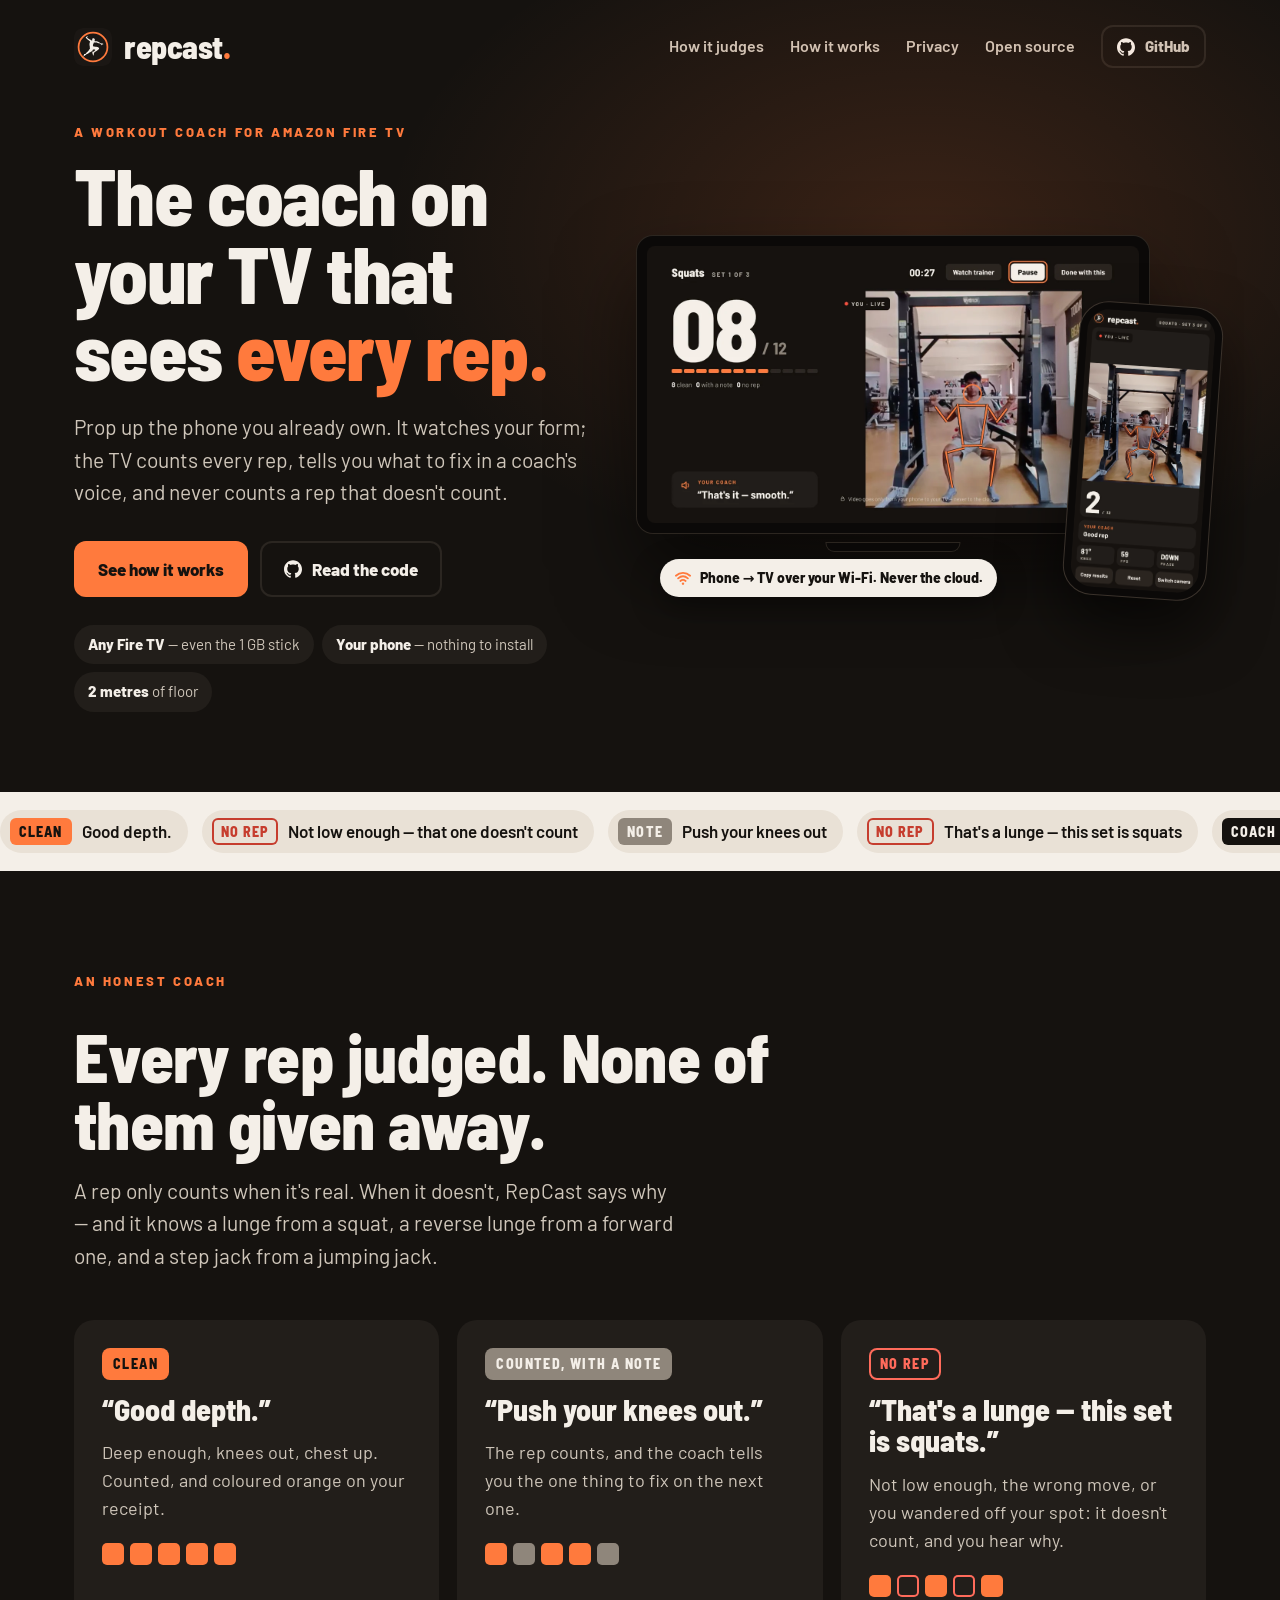
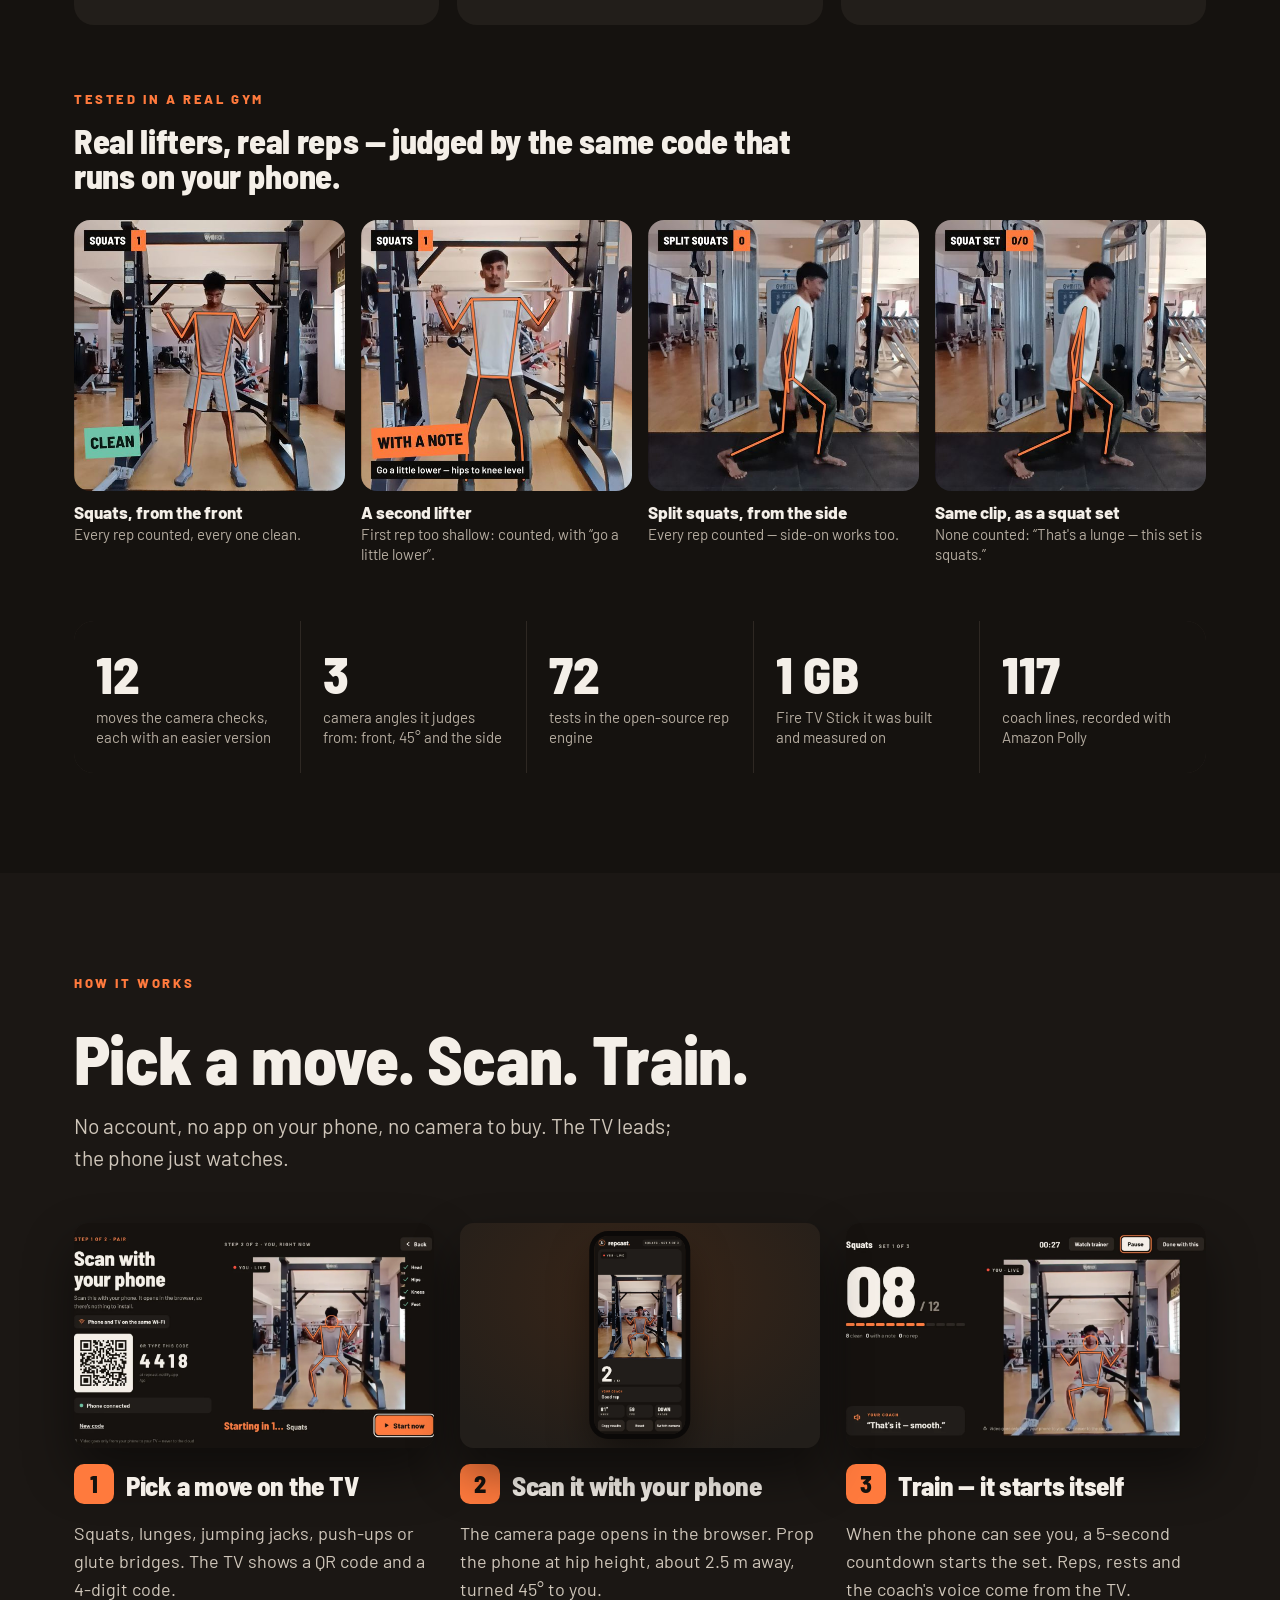
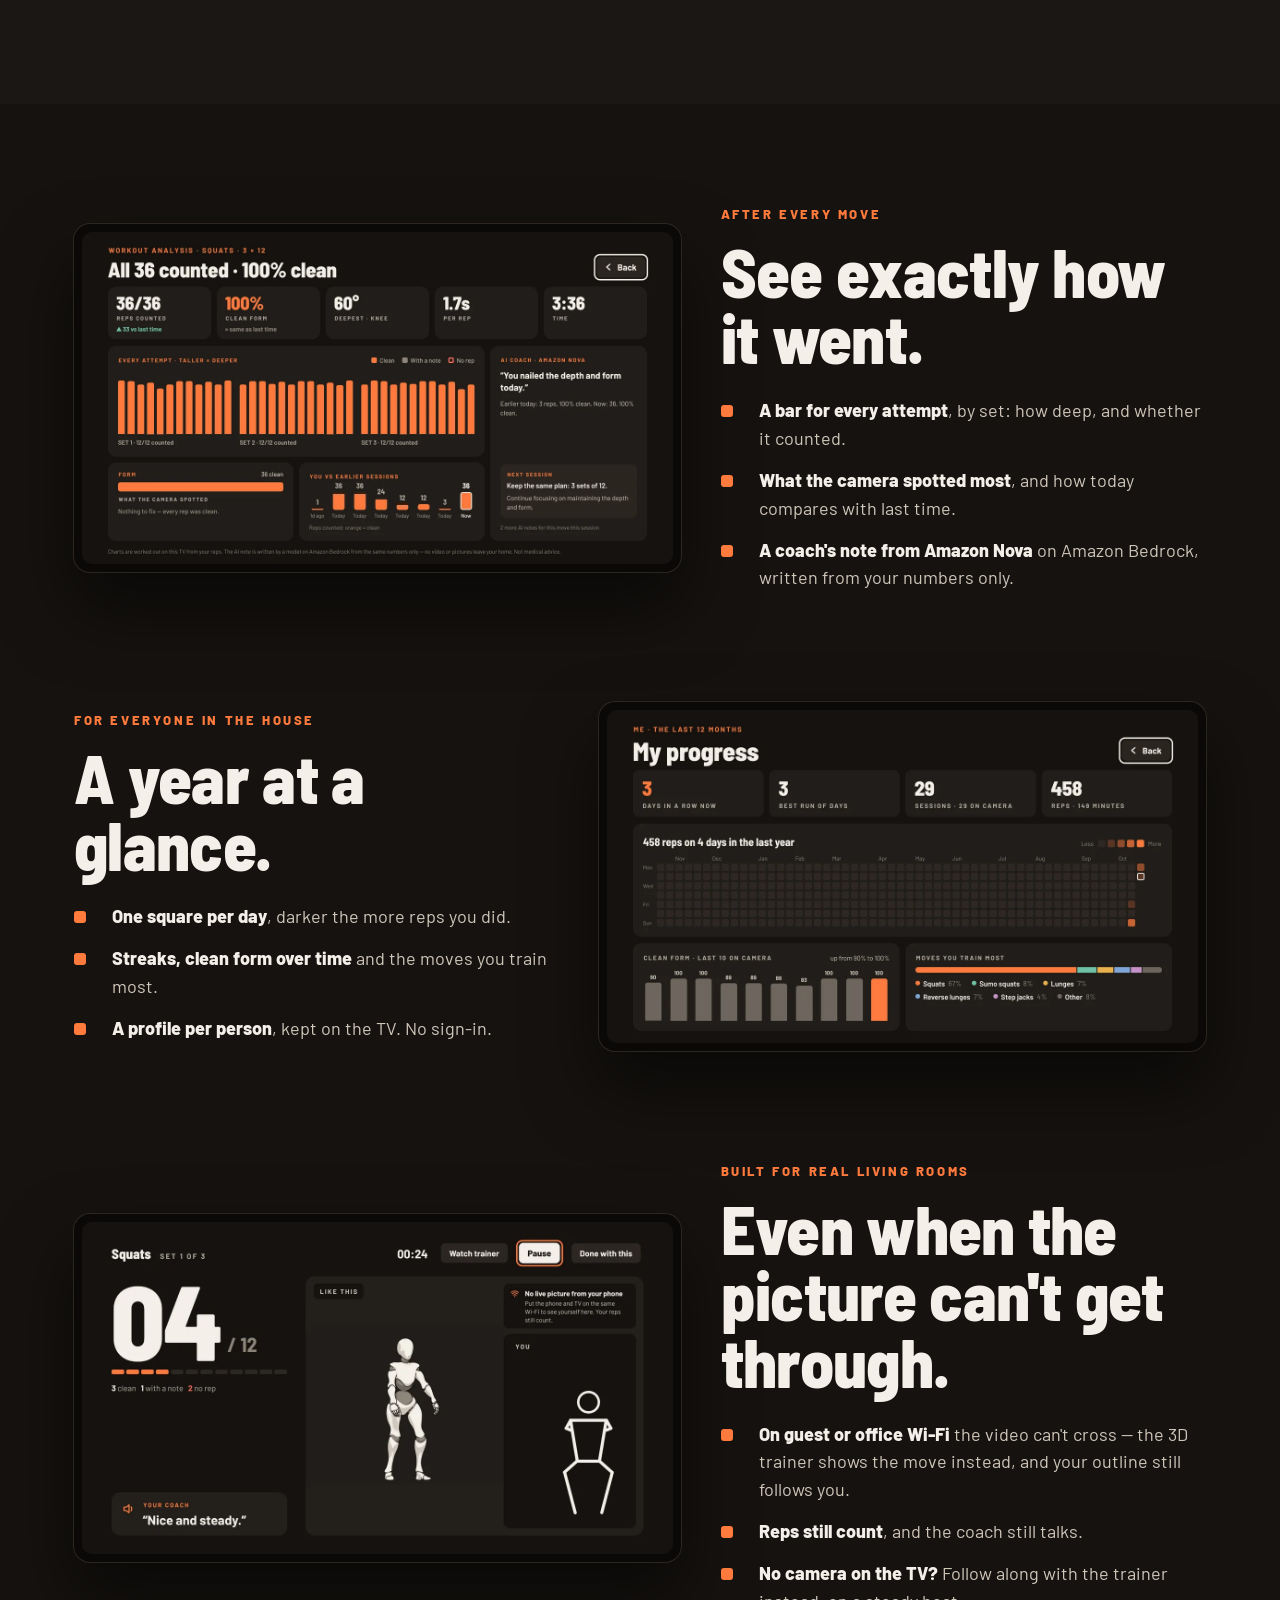
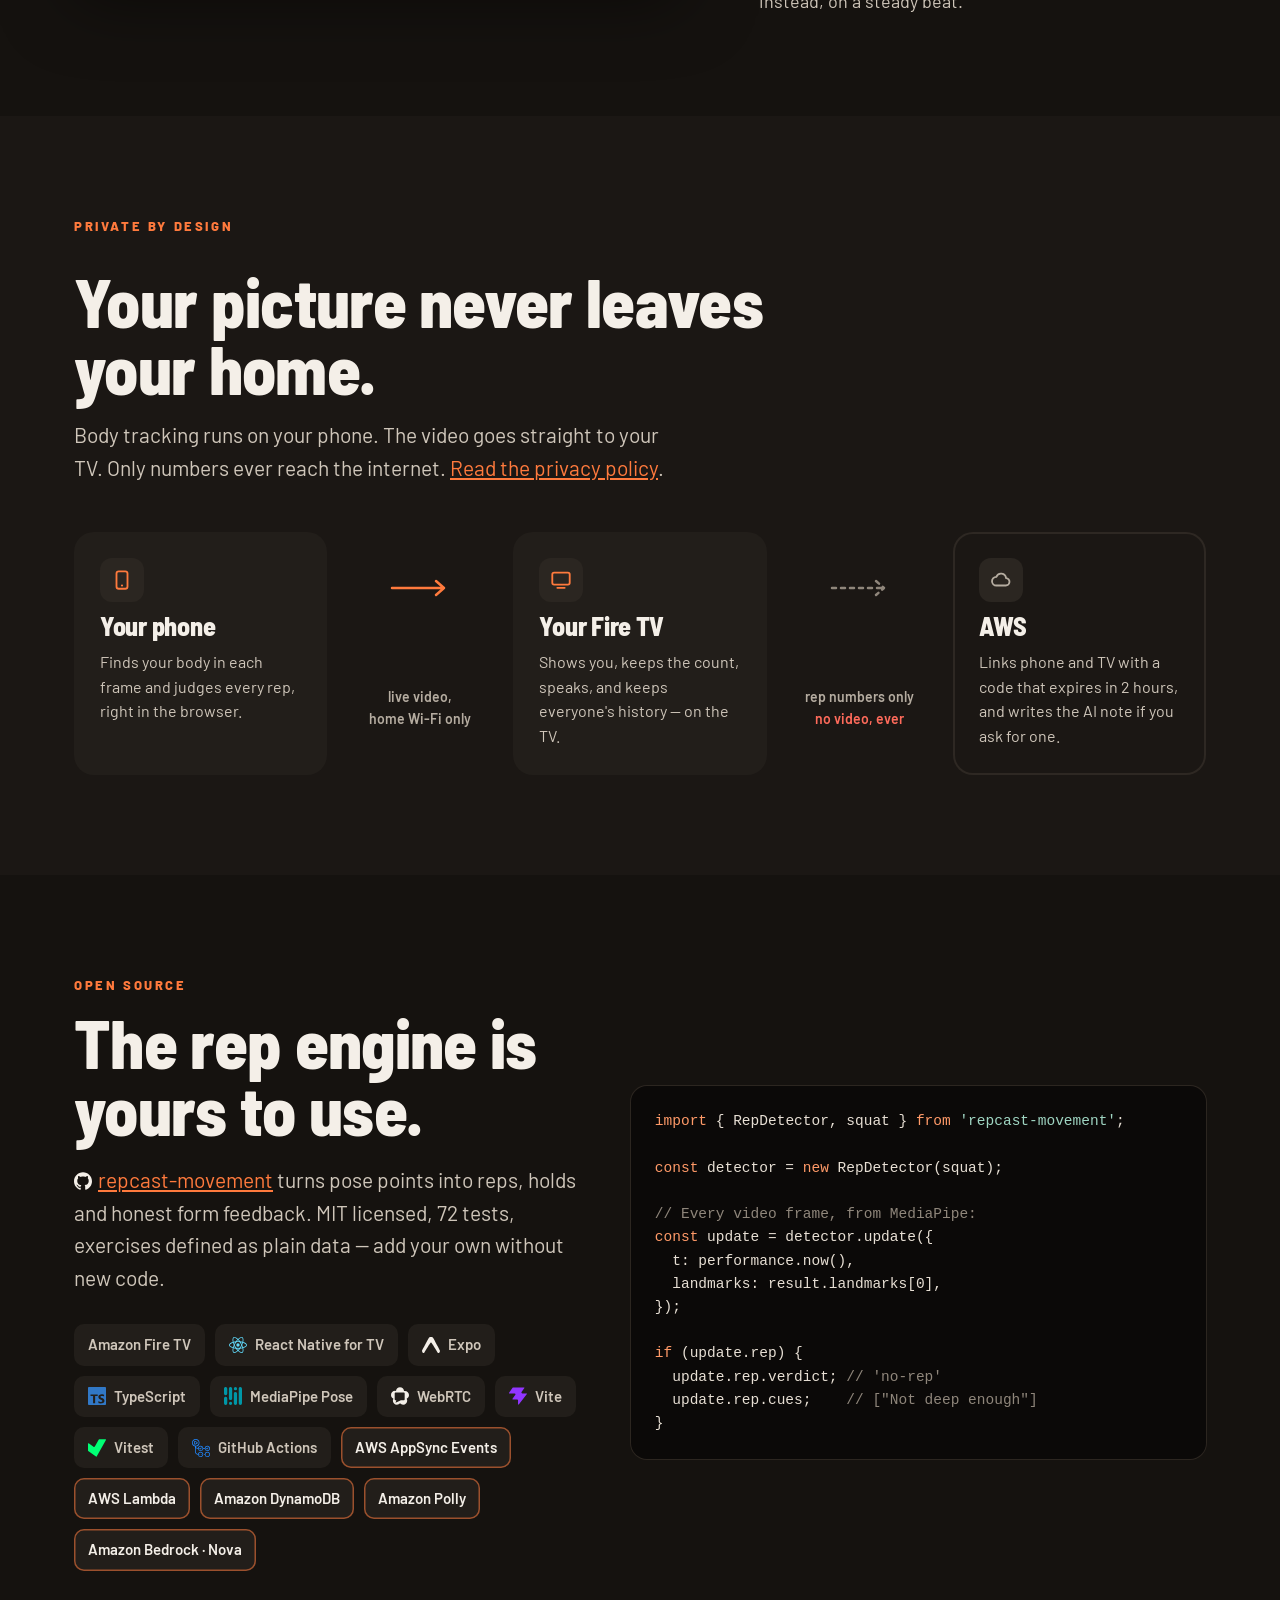
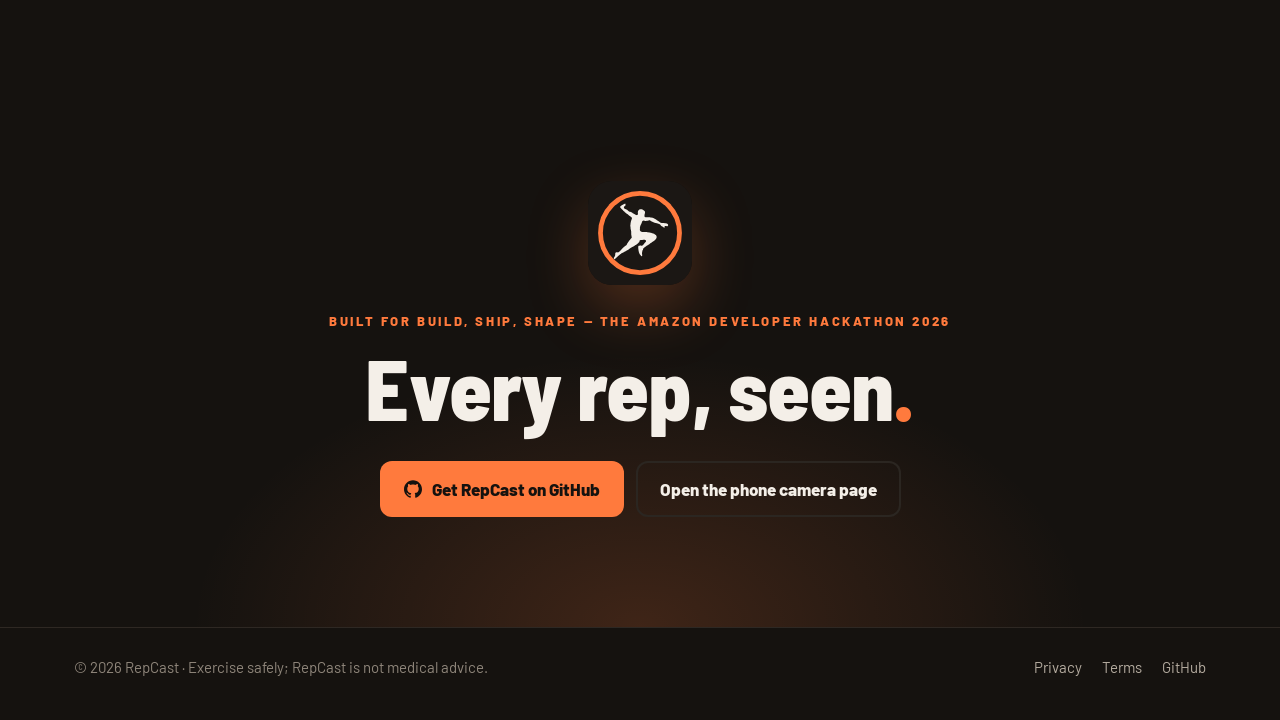
==== commit 5817b56f: "New TV and phone shots from the RepCast build (new pairing heading and address, repcast. on the phon" ====
--- a/index.html
+++ b/index.html
@@ -45,10 +45,10 @@
         </div>
         <div class="devices">
           <div class="tv">
-            <img src="assets/img/tv-live-video.webp" width="1280" height="720" alt="RepCast on a Fire TV: live video of a lifter at the bottom of a squat in a gym, an orange skeleton drawn on him, the rep count 03 of 12, and the coach saying “Good depth.”">
+            <img src="assets/img/tv-live-video.webp" width="1280" height="720" alt="RepCast on a Fire TV: live video of a lifter at the bottom of a squat in a gym, an orange skeleton drawn on him, the rep count 08 of 12, and the coach saying “That's it — smooth.”">
           </div>
           <div class="phone">
-            <img src="assets/img/phone-live.webp" width="585" height="1266" alt="The phone camera page: the same lifter at the bottom of a squat with the skeleton, 11 of 12, knee at 73°, and “Good rep”.">
+            <img src="assets/img/phone-live.webp" width="585" height="1266" alt="The phone camera page: the same lifter at the bottom of a squat with the skeleton, 6 of 12, knee at 70°, and “Good rep”.">
           </div>
           <span class="link-tag">
             <svg width="18" height="18" viewBox="0 0 24 24" aria-hidden="true"><path d="M2.5 9C8 4 16 4 21.5 9M5.5 12.5C9.5 9 14.5 9 18.5 12.5M8.5 16c2-1.7 5-1.7 7 0" fill="none" stroke="#FF7A3D" stroke-width="2.4" stroke-linecap="round"/><circle cx="12" cy="19.5" r="1.6" fill="#FF7A3D"/></svg>
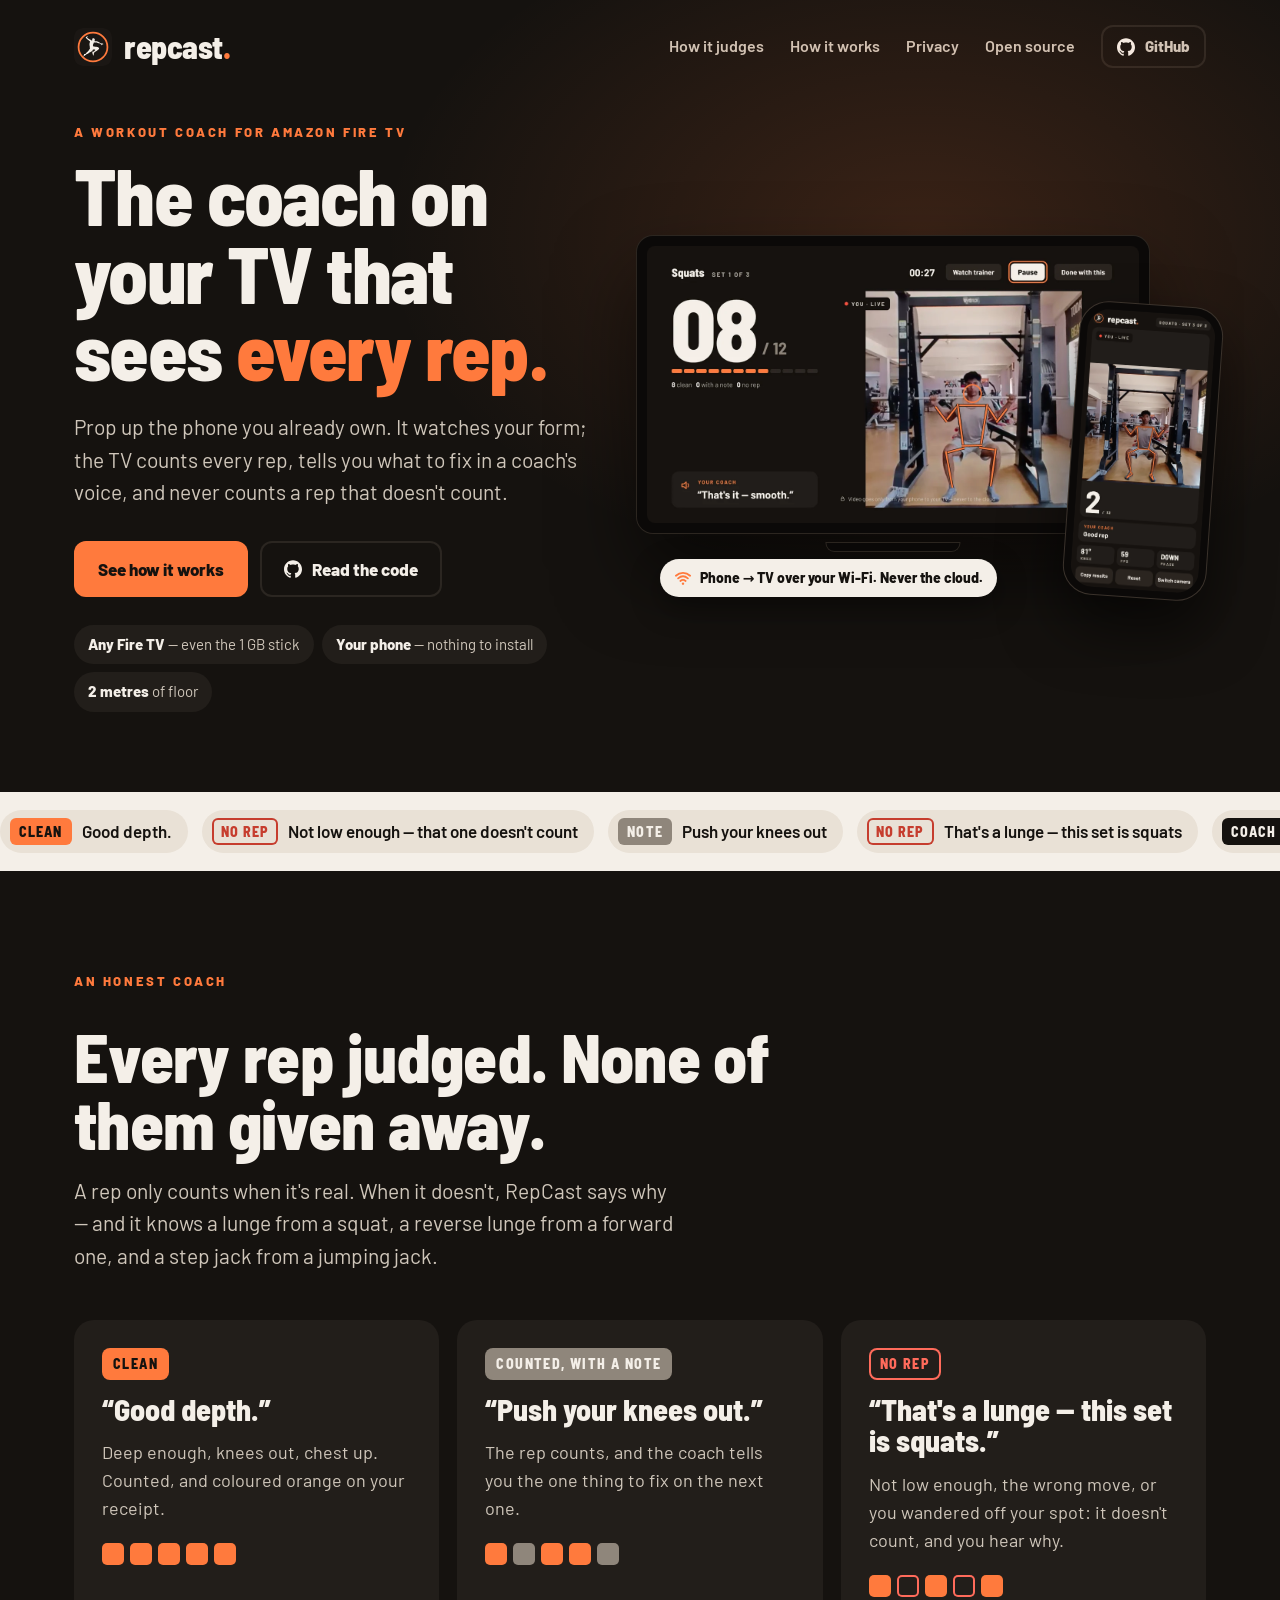
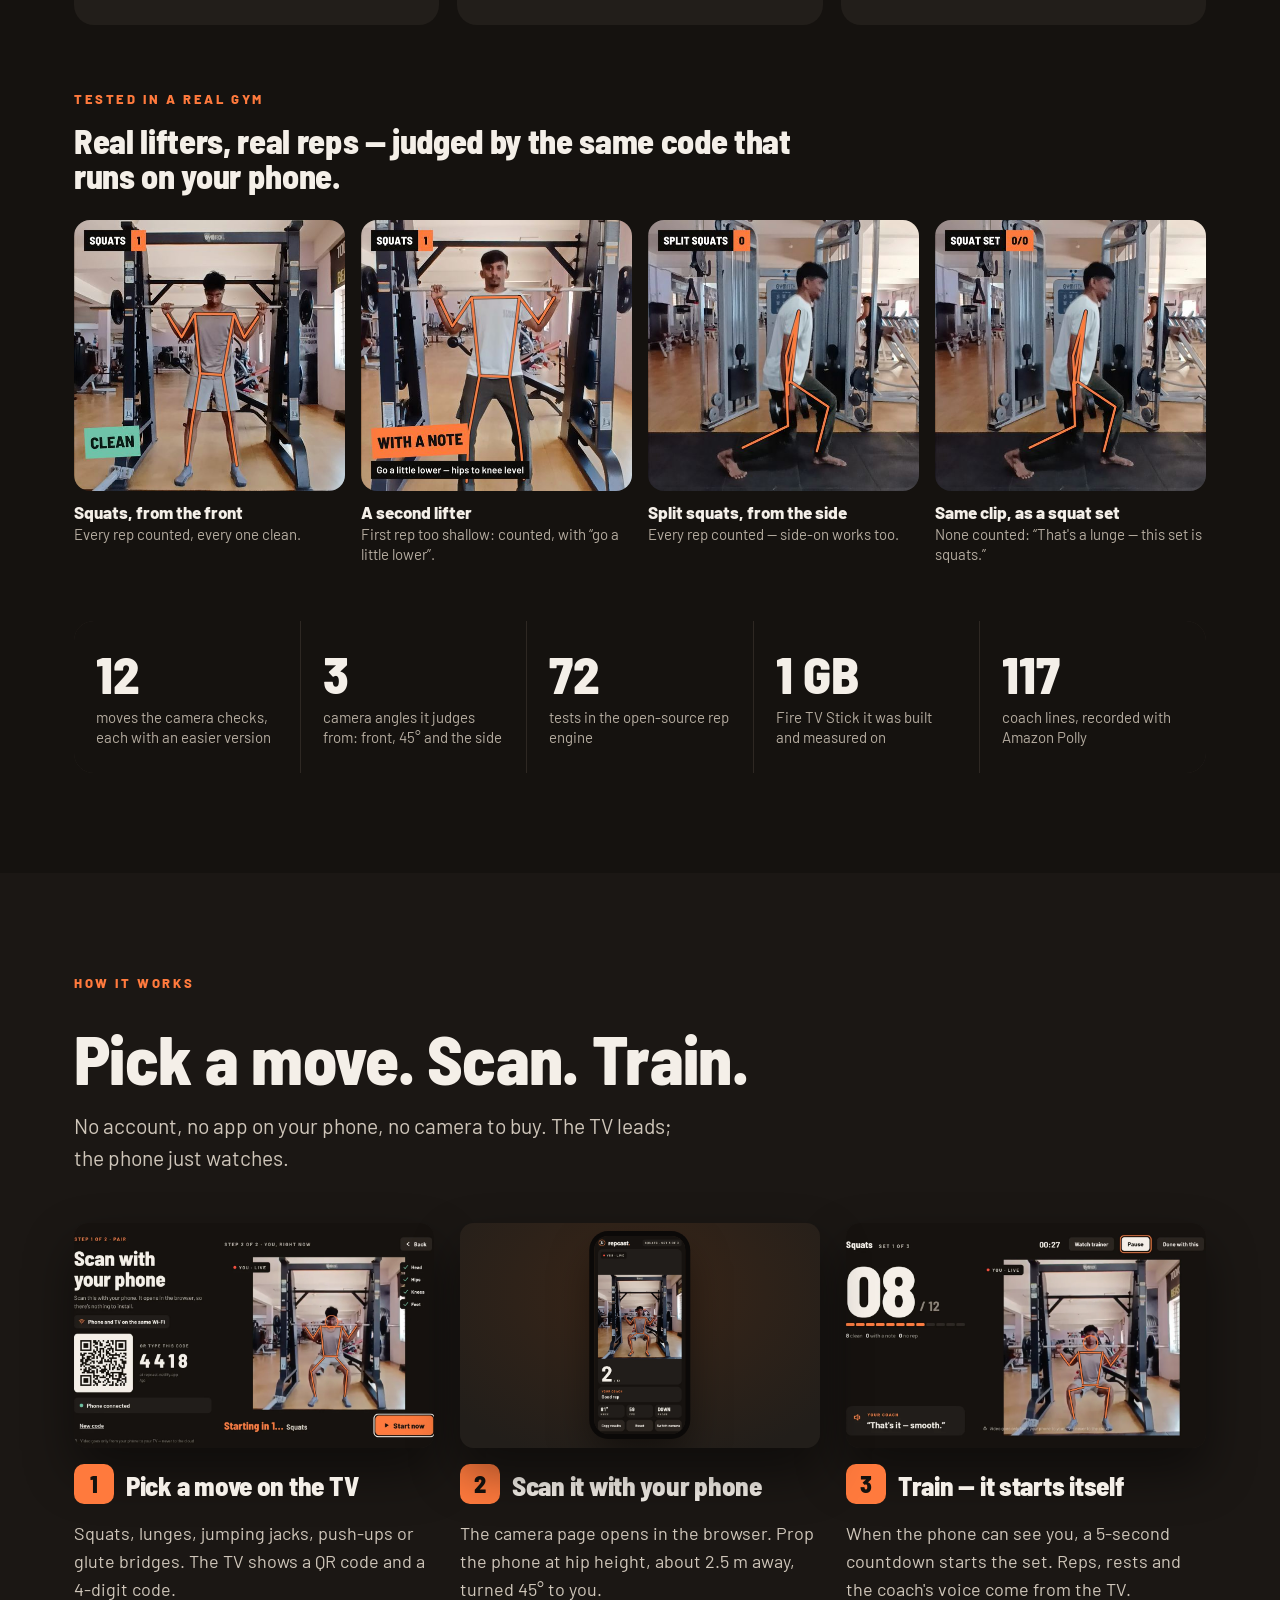
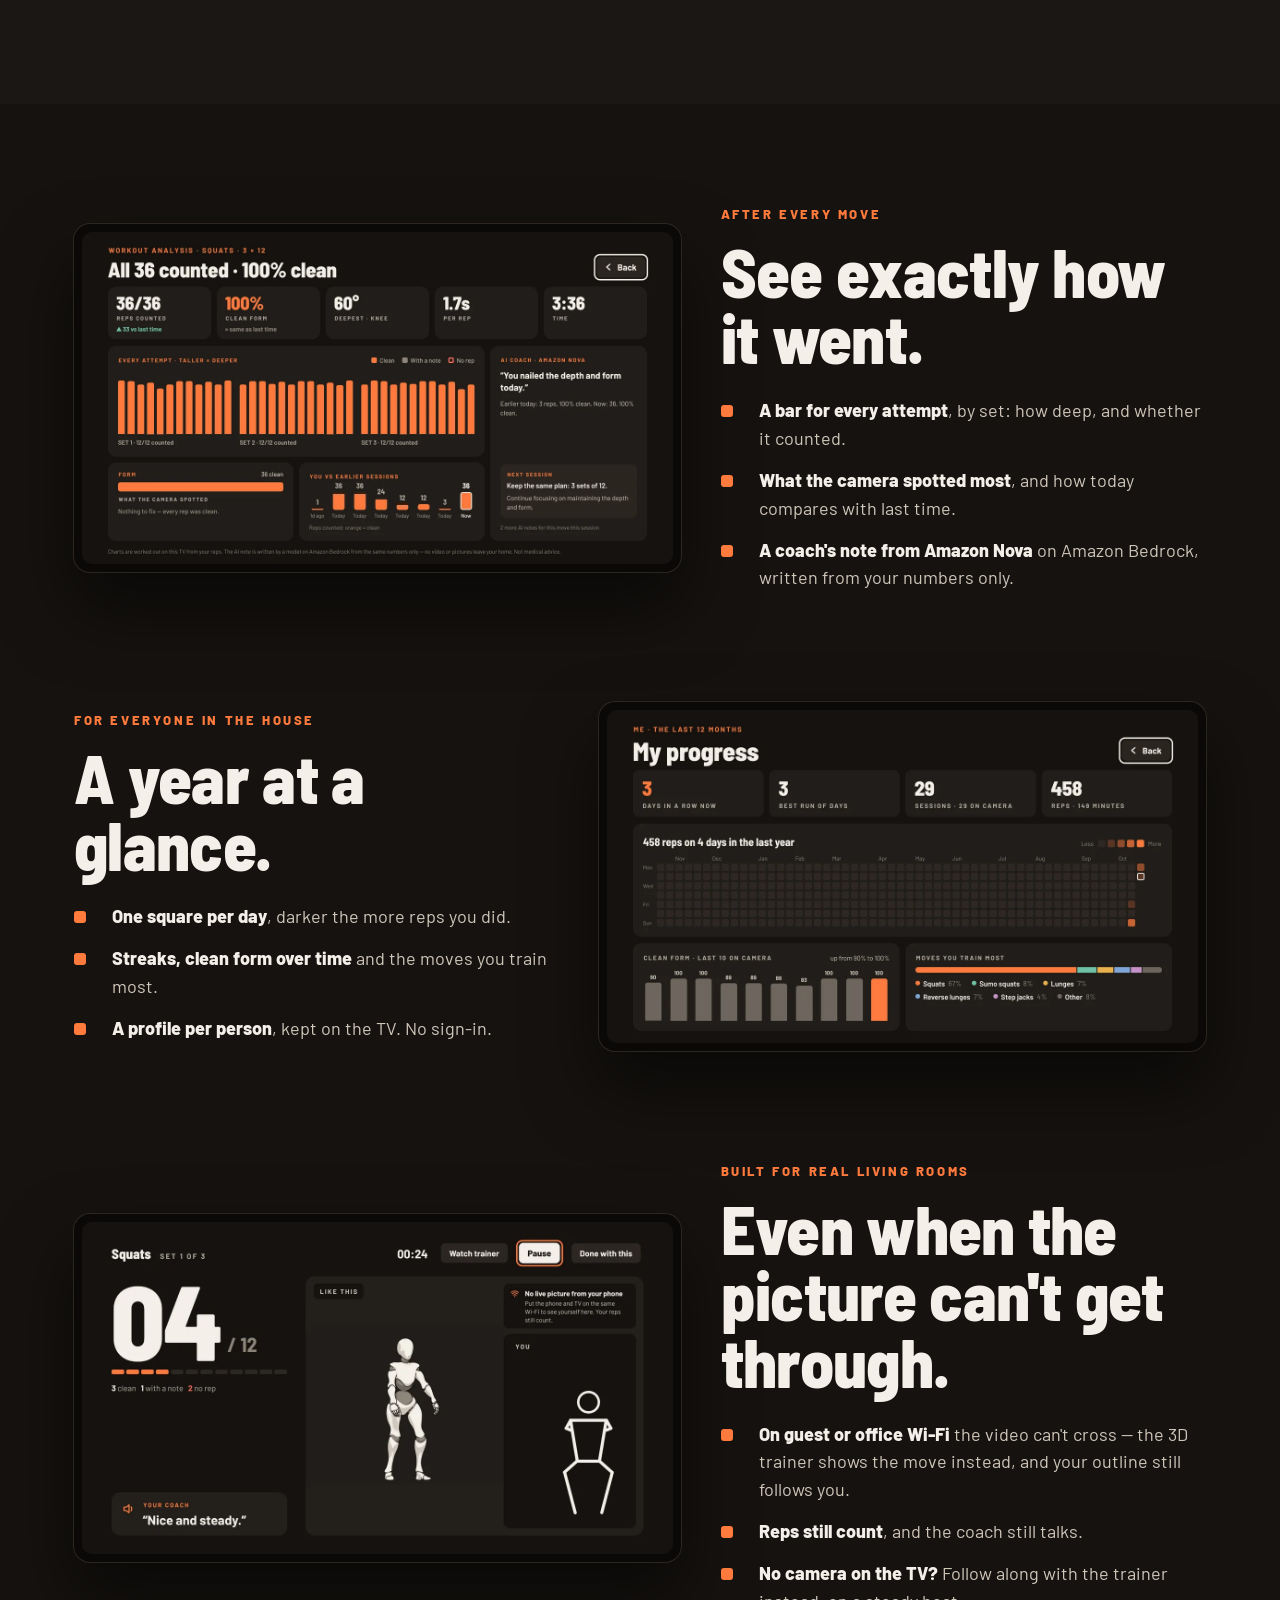
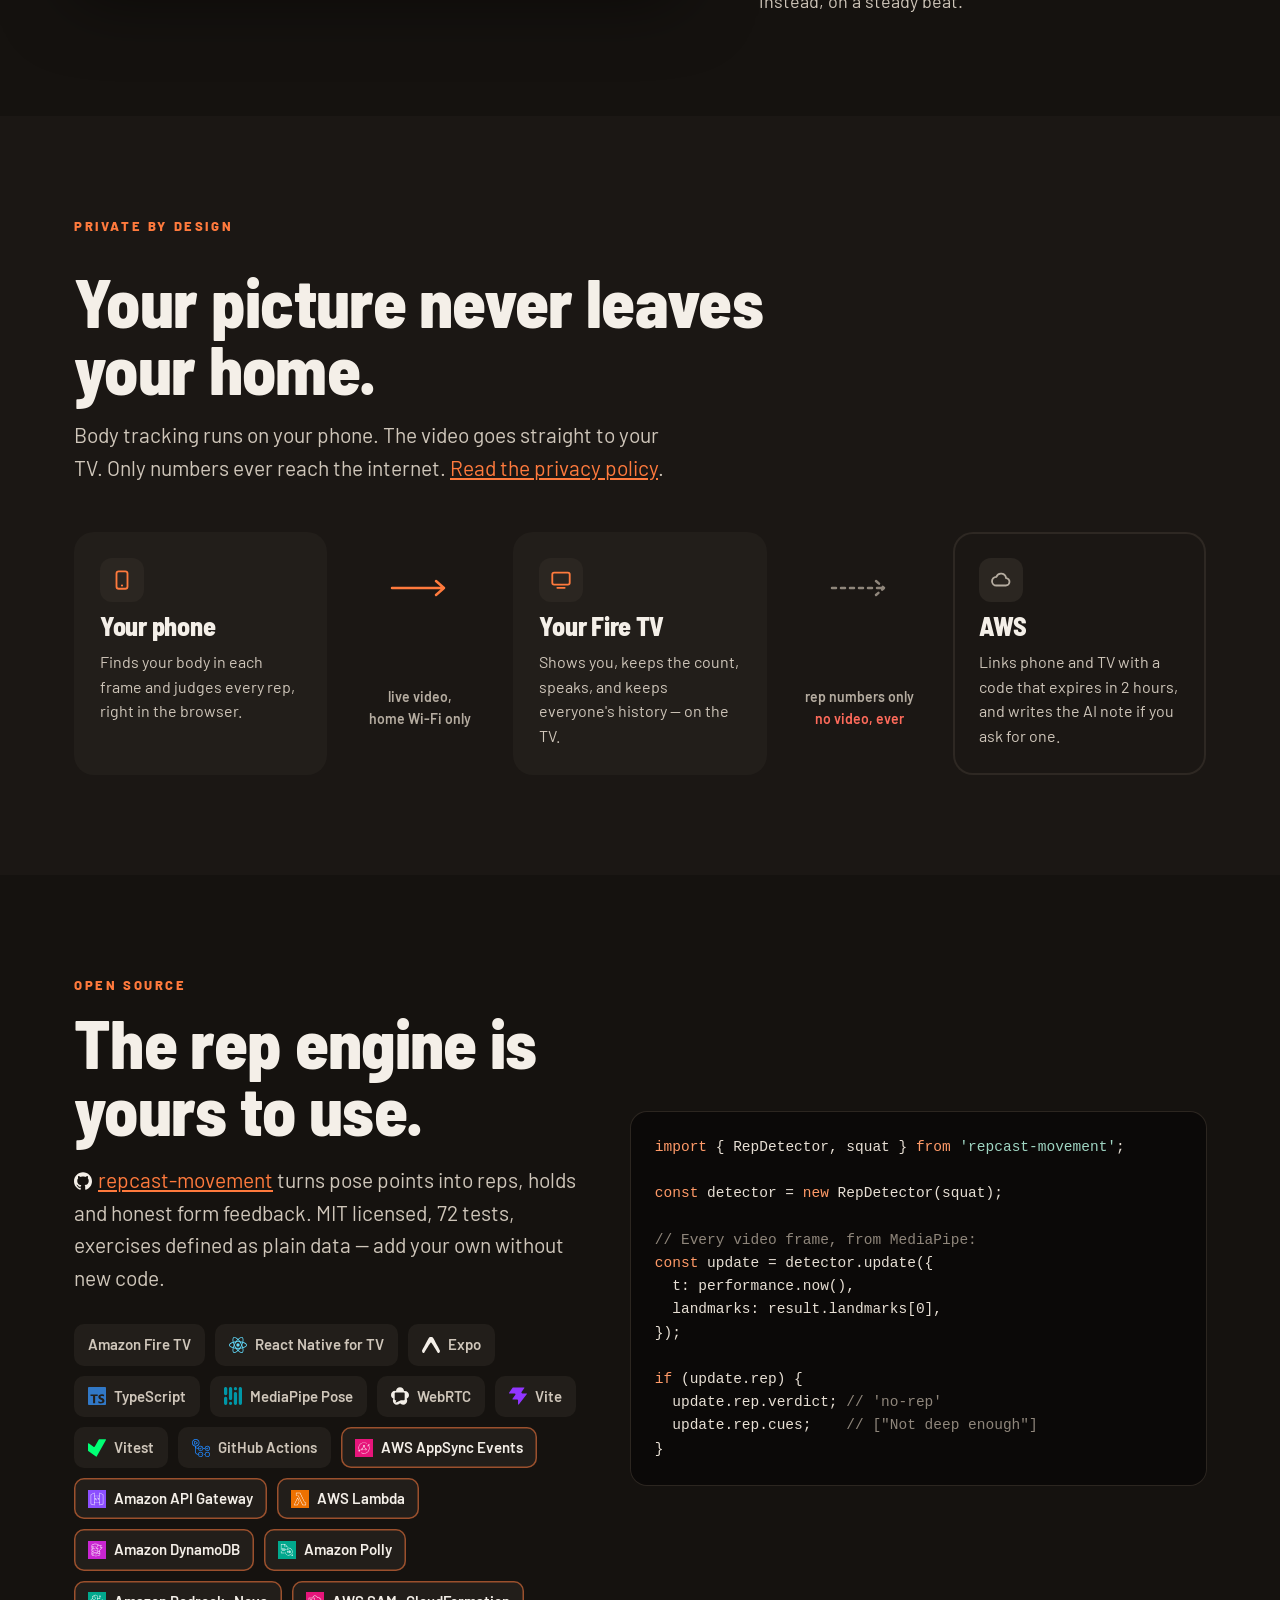
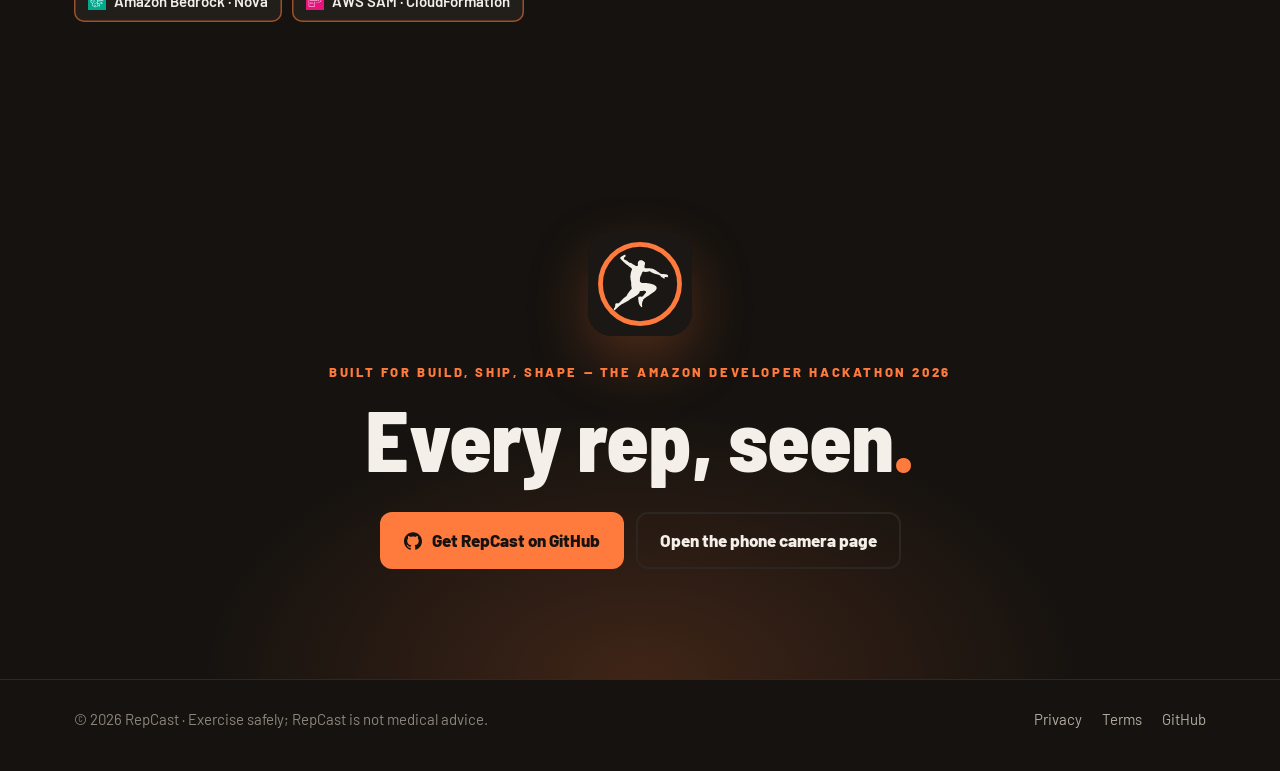
==== commit 2a3cb4c8: "AWS service icons on the stack list; steadier skeleton in the gym loops; unused old screenshots remo" ====
--- a/index.html
+++ b/index.html
@@ -251,11 +251,13 @@
             <span><img src="assets/img/logos/vite.svg" width="18" height="18" alt="">Vite</span>
             <span><img src="assets/img/logos/vitest.svg" width="18" height="18" alt="">Vitest</span>
             <span><img src="assets/img/logos/githubactions.svg" width="18" height="18" alt="">GitHub Actions</span>
-            <span class="aws">AWS AppSync Events</span>
-            <span class="aws">AWS Lambda</span>
-            <span class="aws">Amazon DynamoDB</span>
-            <span class="aws">Amazon Polly</span>
-            <span class="aws">Amazon Bedrock · Nova</span>
+            <span class="aws"><img src="assets/img/logos/aws-appsync.svg" width="18" height="18" alt="">AWS AppSync Events</span>
+            <span class="aws"><img src="assets/img/logos/amazon-api-gateway.svg" width="18" height="18" alt="">Amazon API Gateway</span>
+            <span class="aws"><img src="assets/img/logos/aws-lambda.svg" width="18" height="18" alt="">AWS Lambda</span>
+            <span class="aws"><img src="assets/img/logos/amazon-dynamodb.svg" width="18" height="18" alt="">Amazon DynamoDB</span>
+            <span class="aws"><img src="assets/img/logos/amazon-polly.svg" width="18" height="18" alt="">Amazon Polly</span>
+            <span class="aws"><img src="assets/img/logos/amazon-bedrock.svg" width="18" height="18" alt="">Amazon Bedrock · Nova</span>
+            <span class="aws"><img src="assets/img/logos/aws-cloudformation.svg" width="18" height="18" alt="">AWS SAM · CloudFormation</span>
           </div>
         </div>
         <pre class="code" aria-label="Using repcast-movement"><code><span class="k">import</span> { RepDetector, squat } <span class="k">from</span> <span class="s">'repcast-movement'</span>;
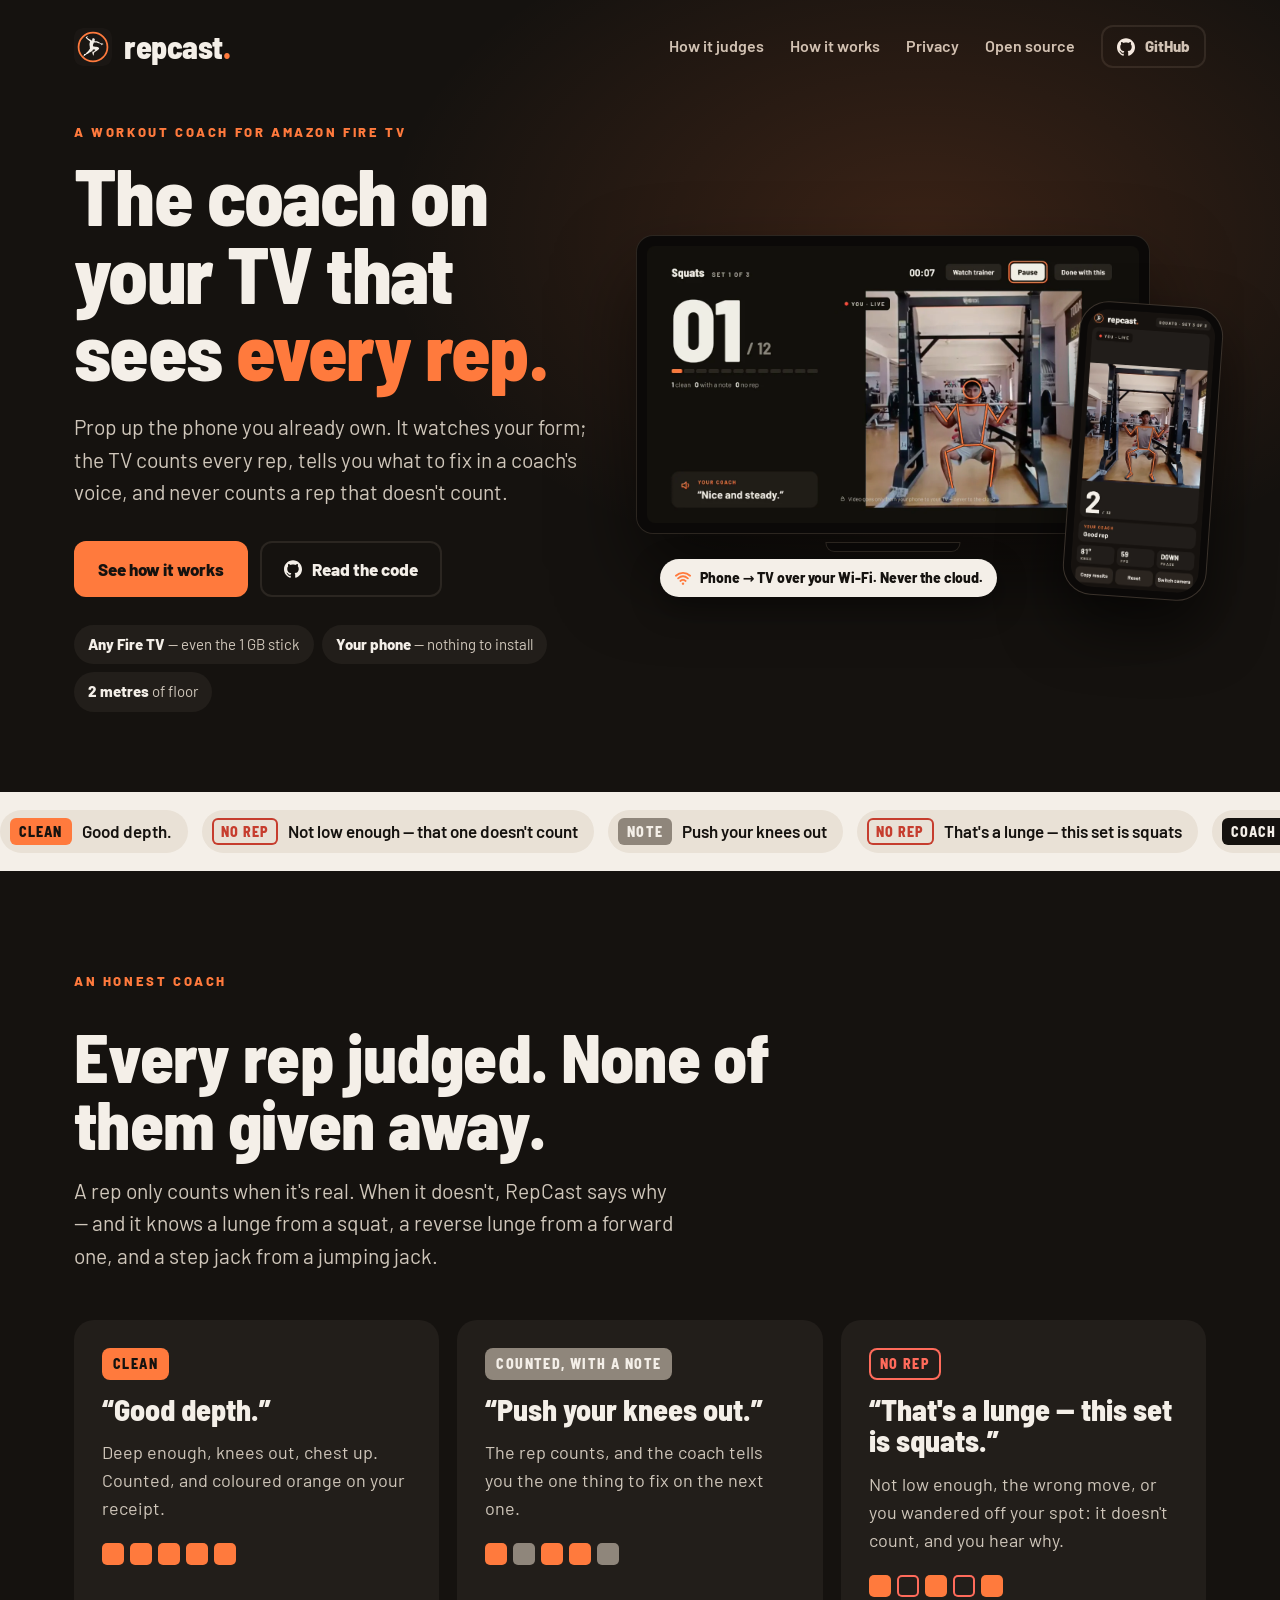
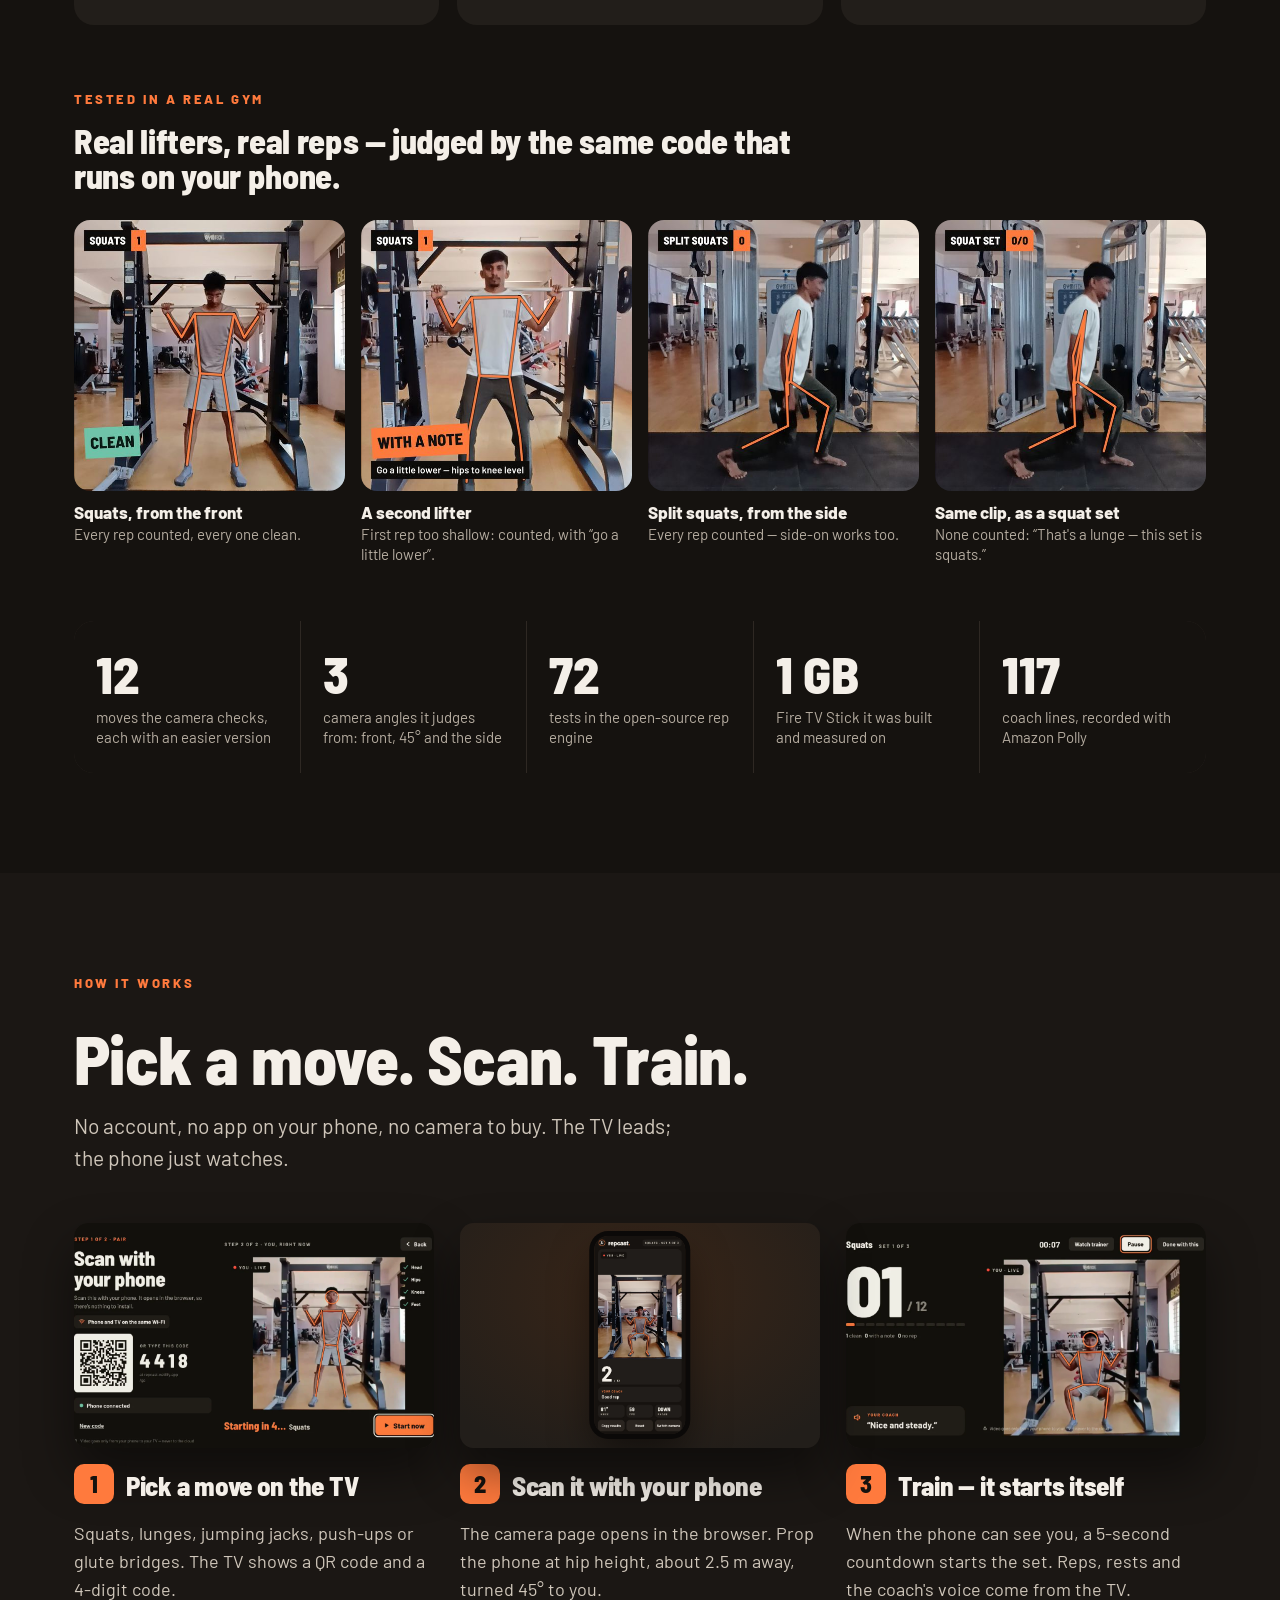
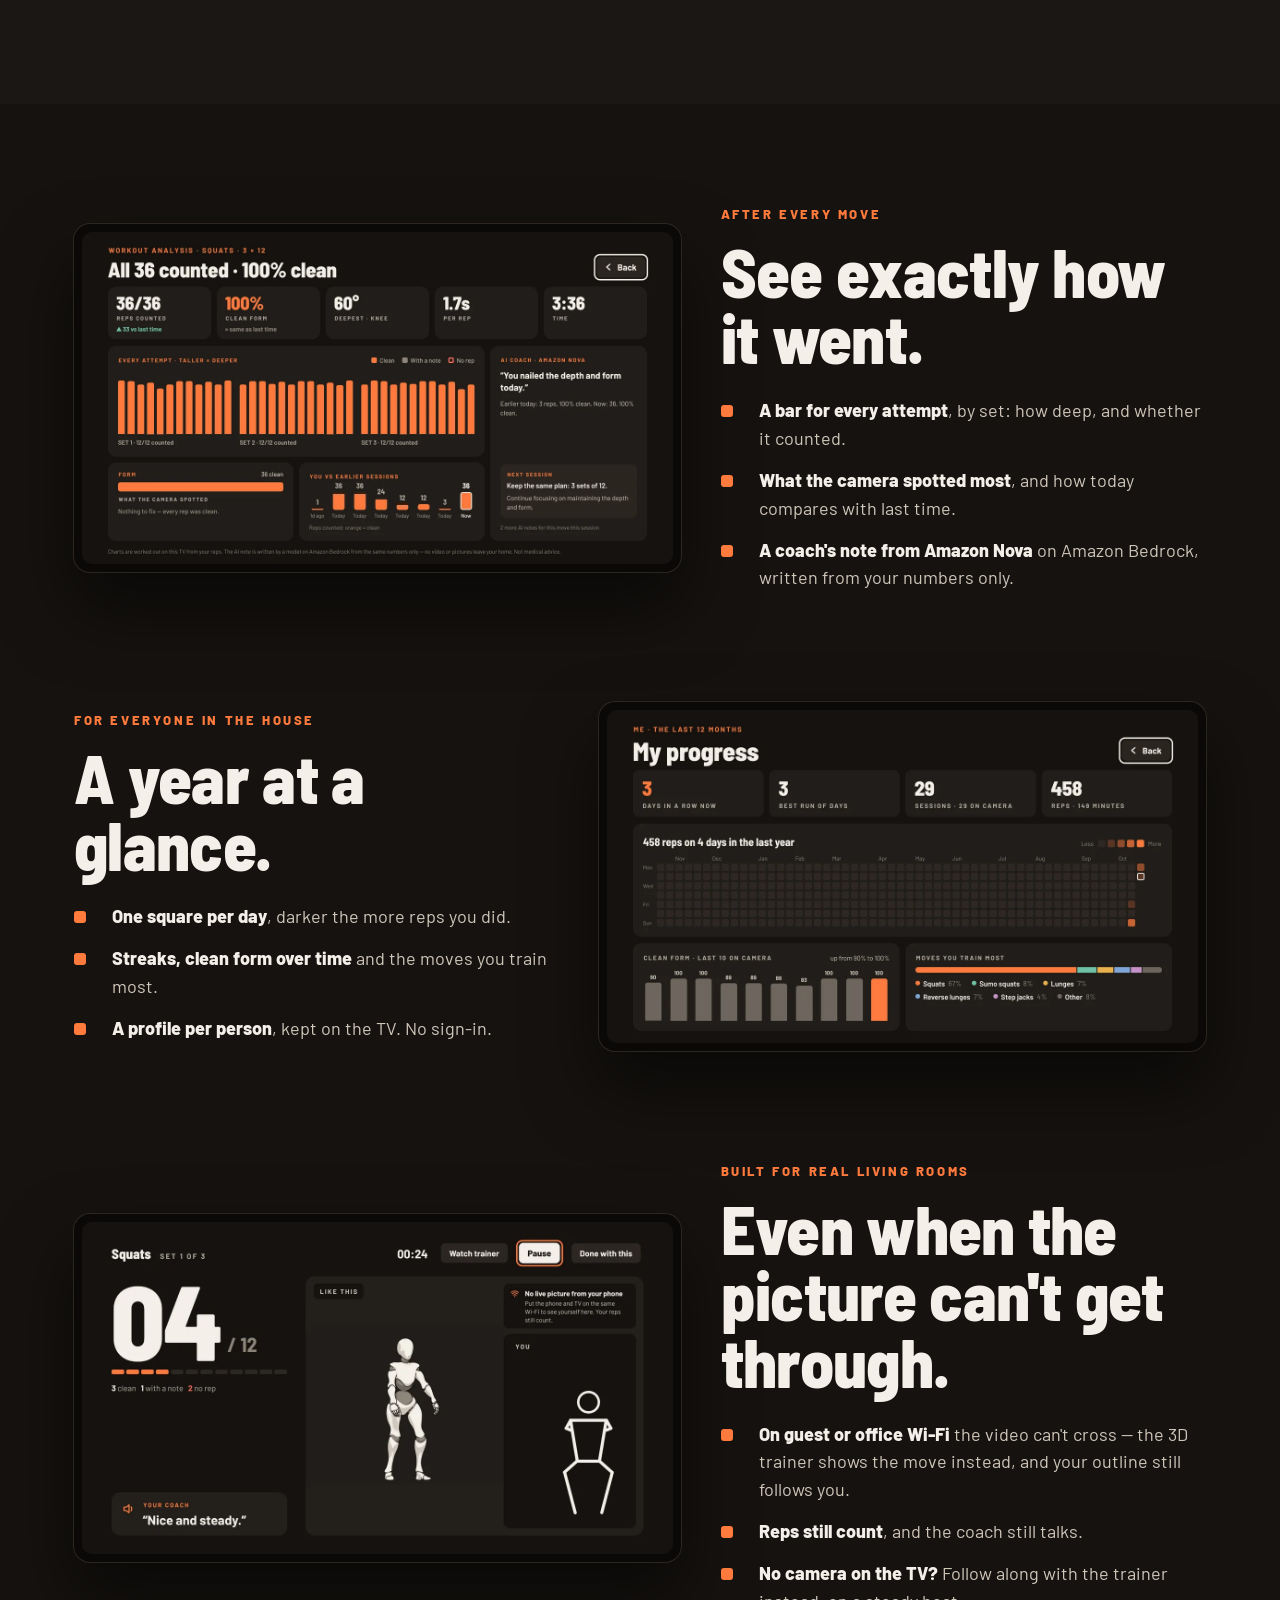
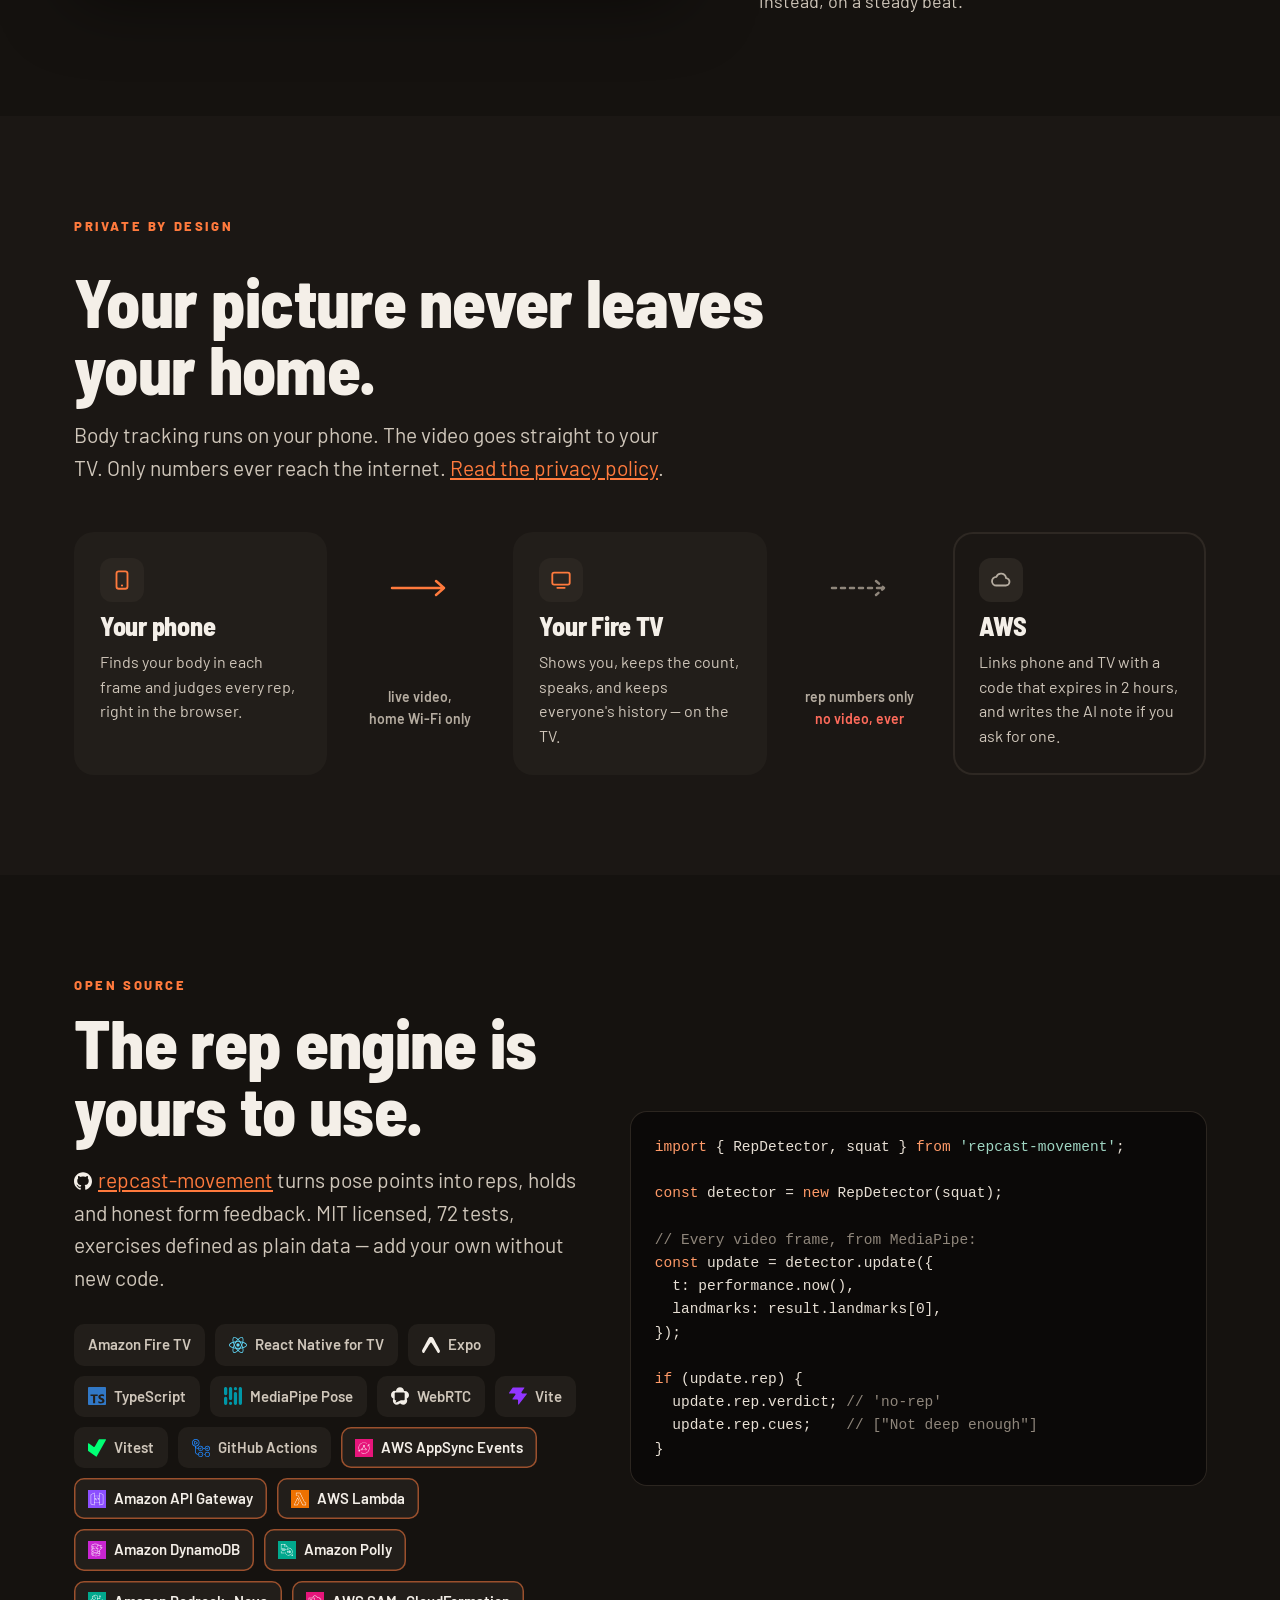
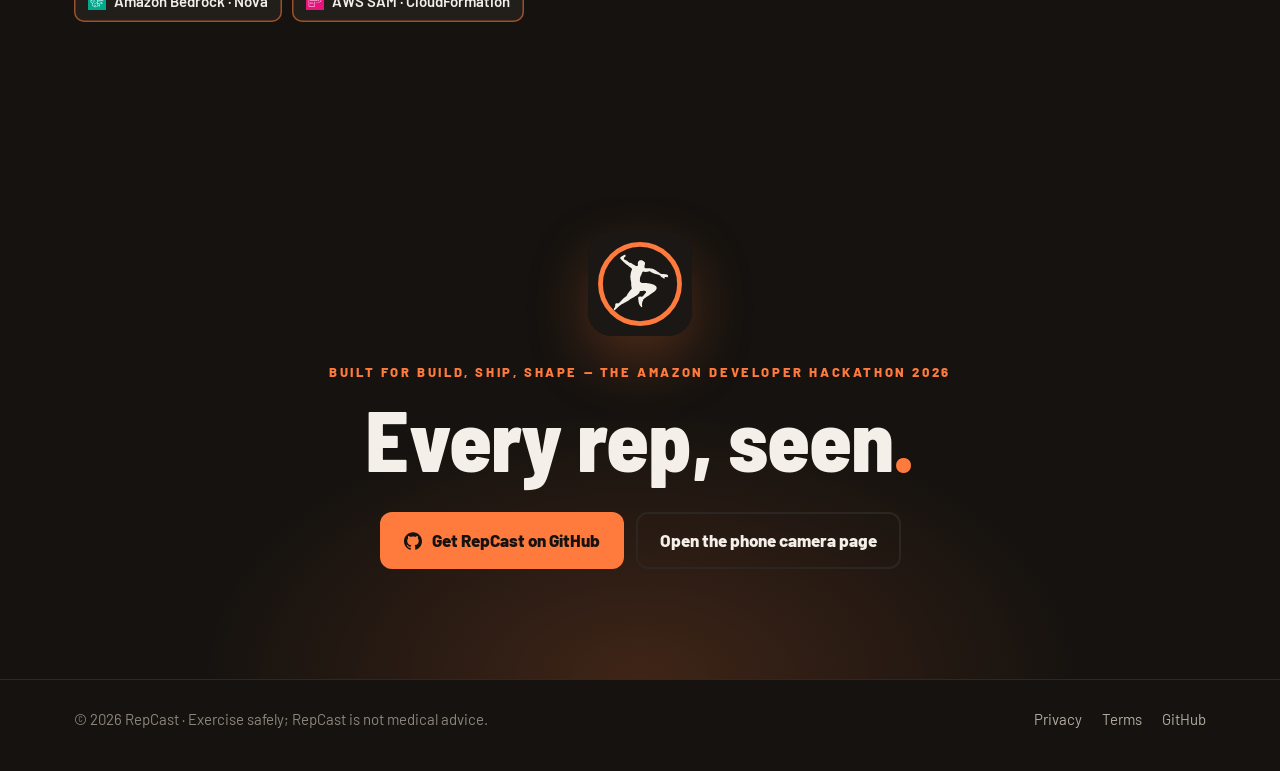
==== commit 8da1e776: "Pairing and live-set shots taken at still moments, skeleton on the body" ====
--- a/index.html
+++ b/index.html
@@ -45,7 +45,7 @@
         </div>
         <div class="devices">
           <div class="tv">
-            <img src="assets/img/tv-live-video.webp" width="1280" height="720" alt="RepCast on a Fire TV: live video of a lifter at the bottom of a squat in a gym, an orange skeleton drawn on him, the rep count 08 of 12, and the coach saying “That's it — smooth.”">
+            <img src="assets/img/tv-live-video.webp" width="1280" height="720" alt="RepCast on a Fire TV: live video of a lifter at the bottom of a squat in a gym, an orange skeleton drawn on him, the rep count and the coach's line">
           </div>
           <div class="phone">
             <img src="assets/img/phone-live.webp" width="585" height="1266" alt="The phone camera page: the same lifter at the bottom of a squat with the skeleton, 6 of 12, knee at 70°, and “Good rep”.">
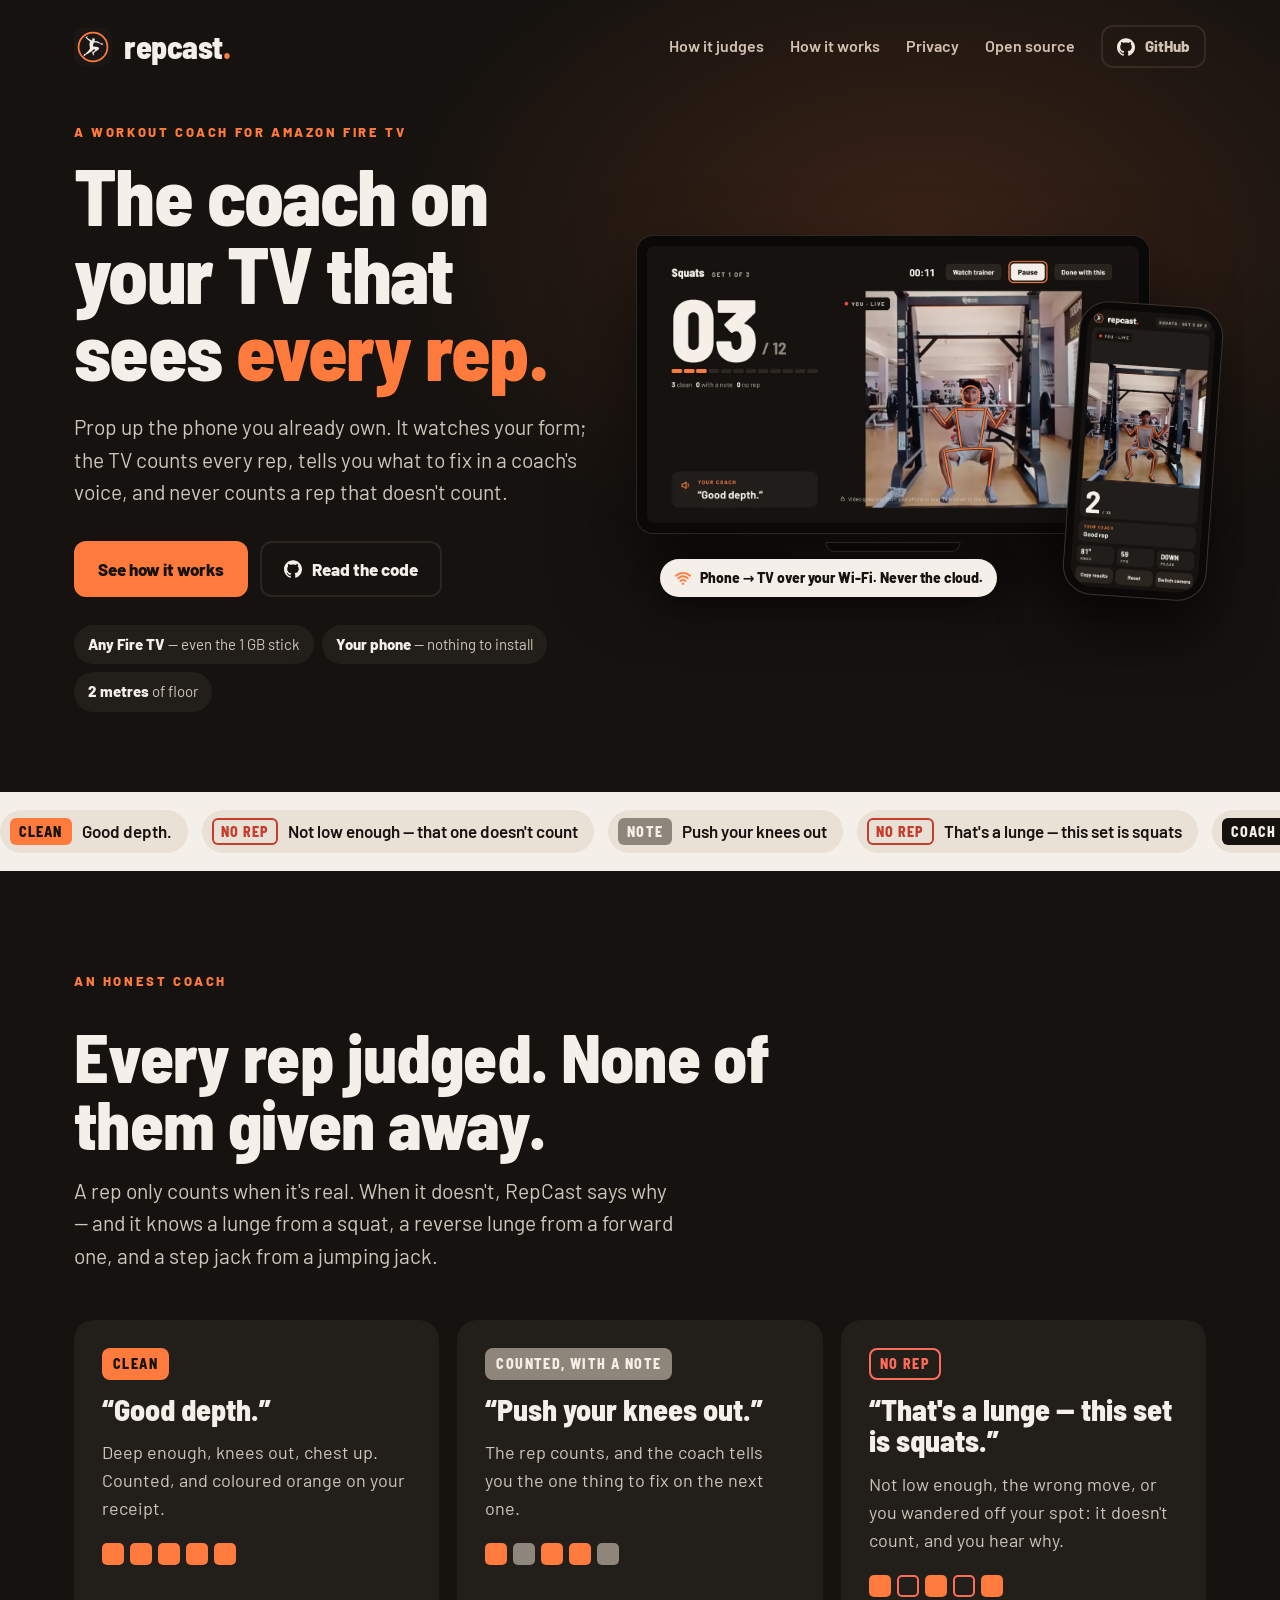
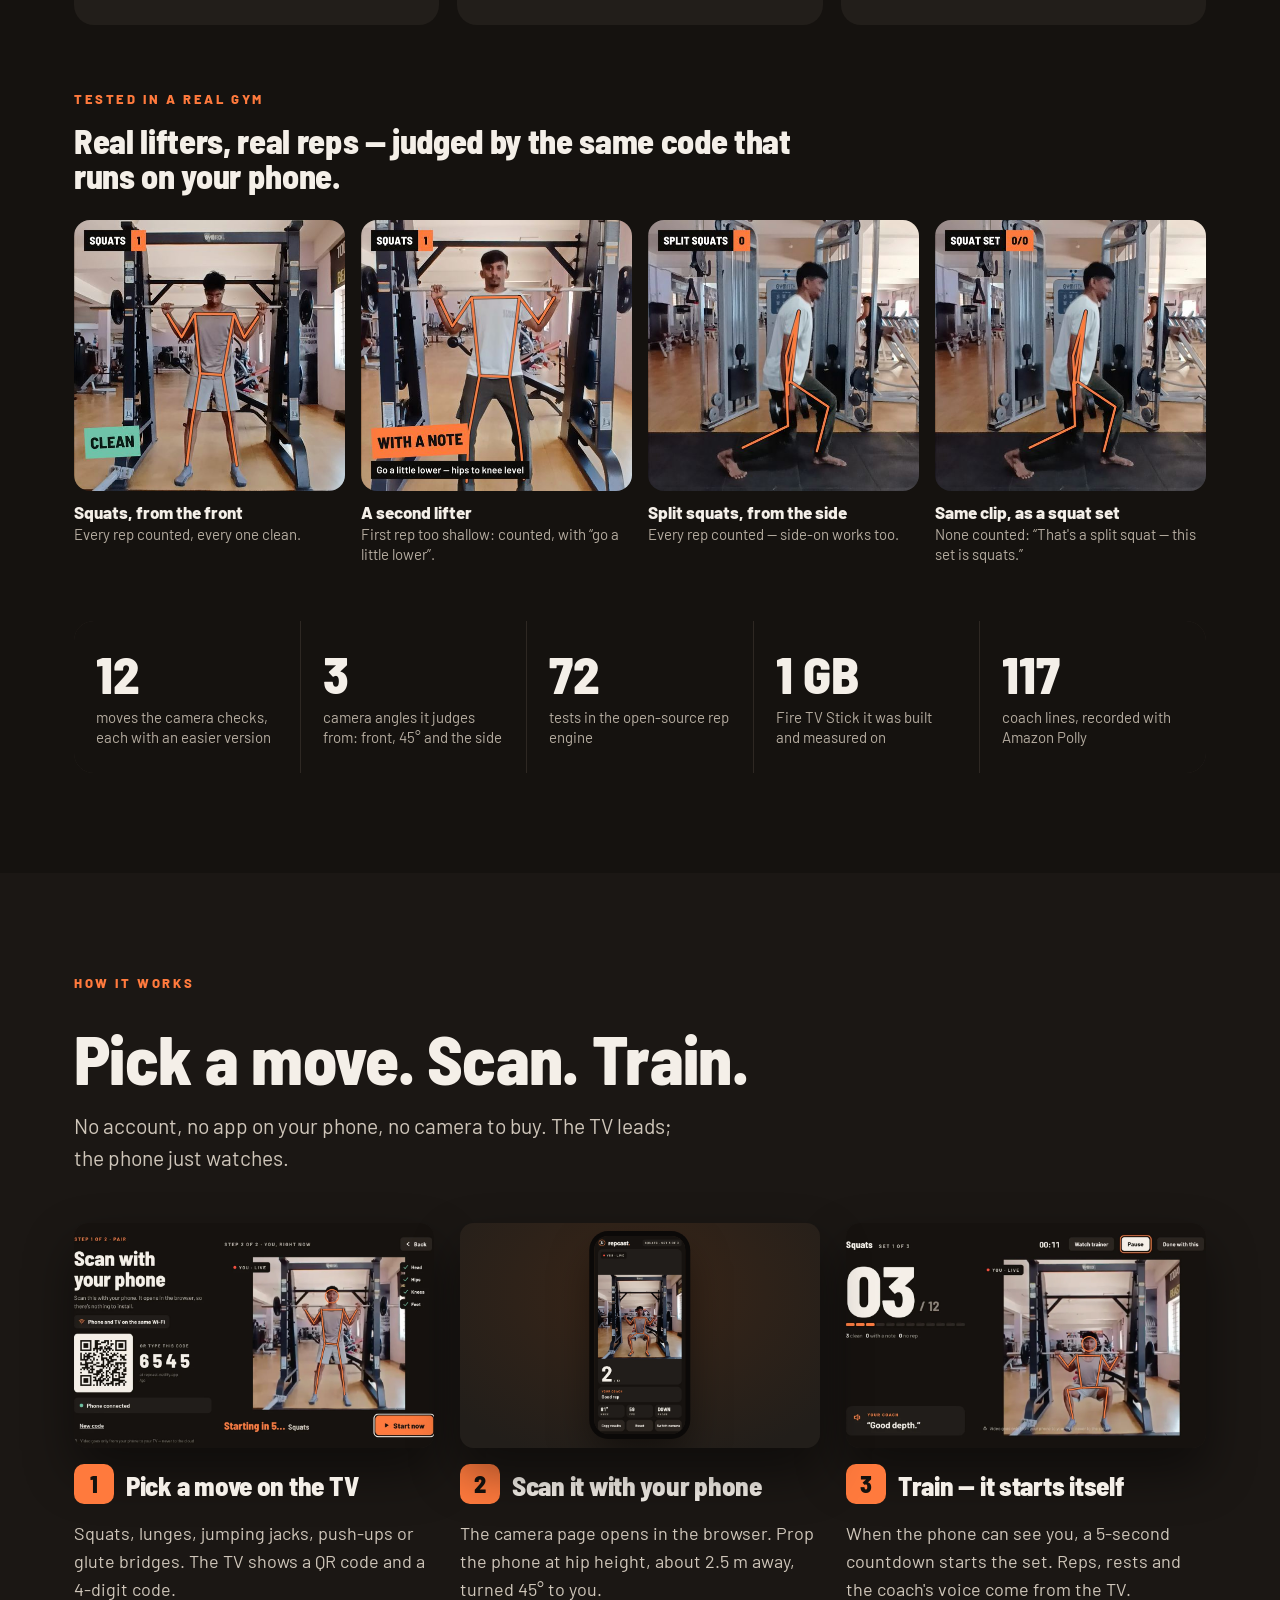
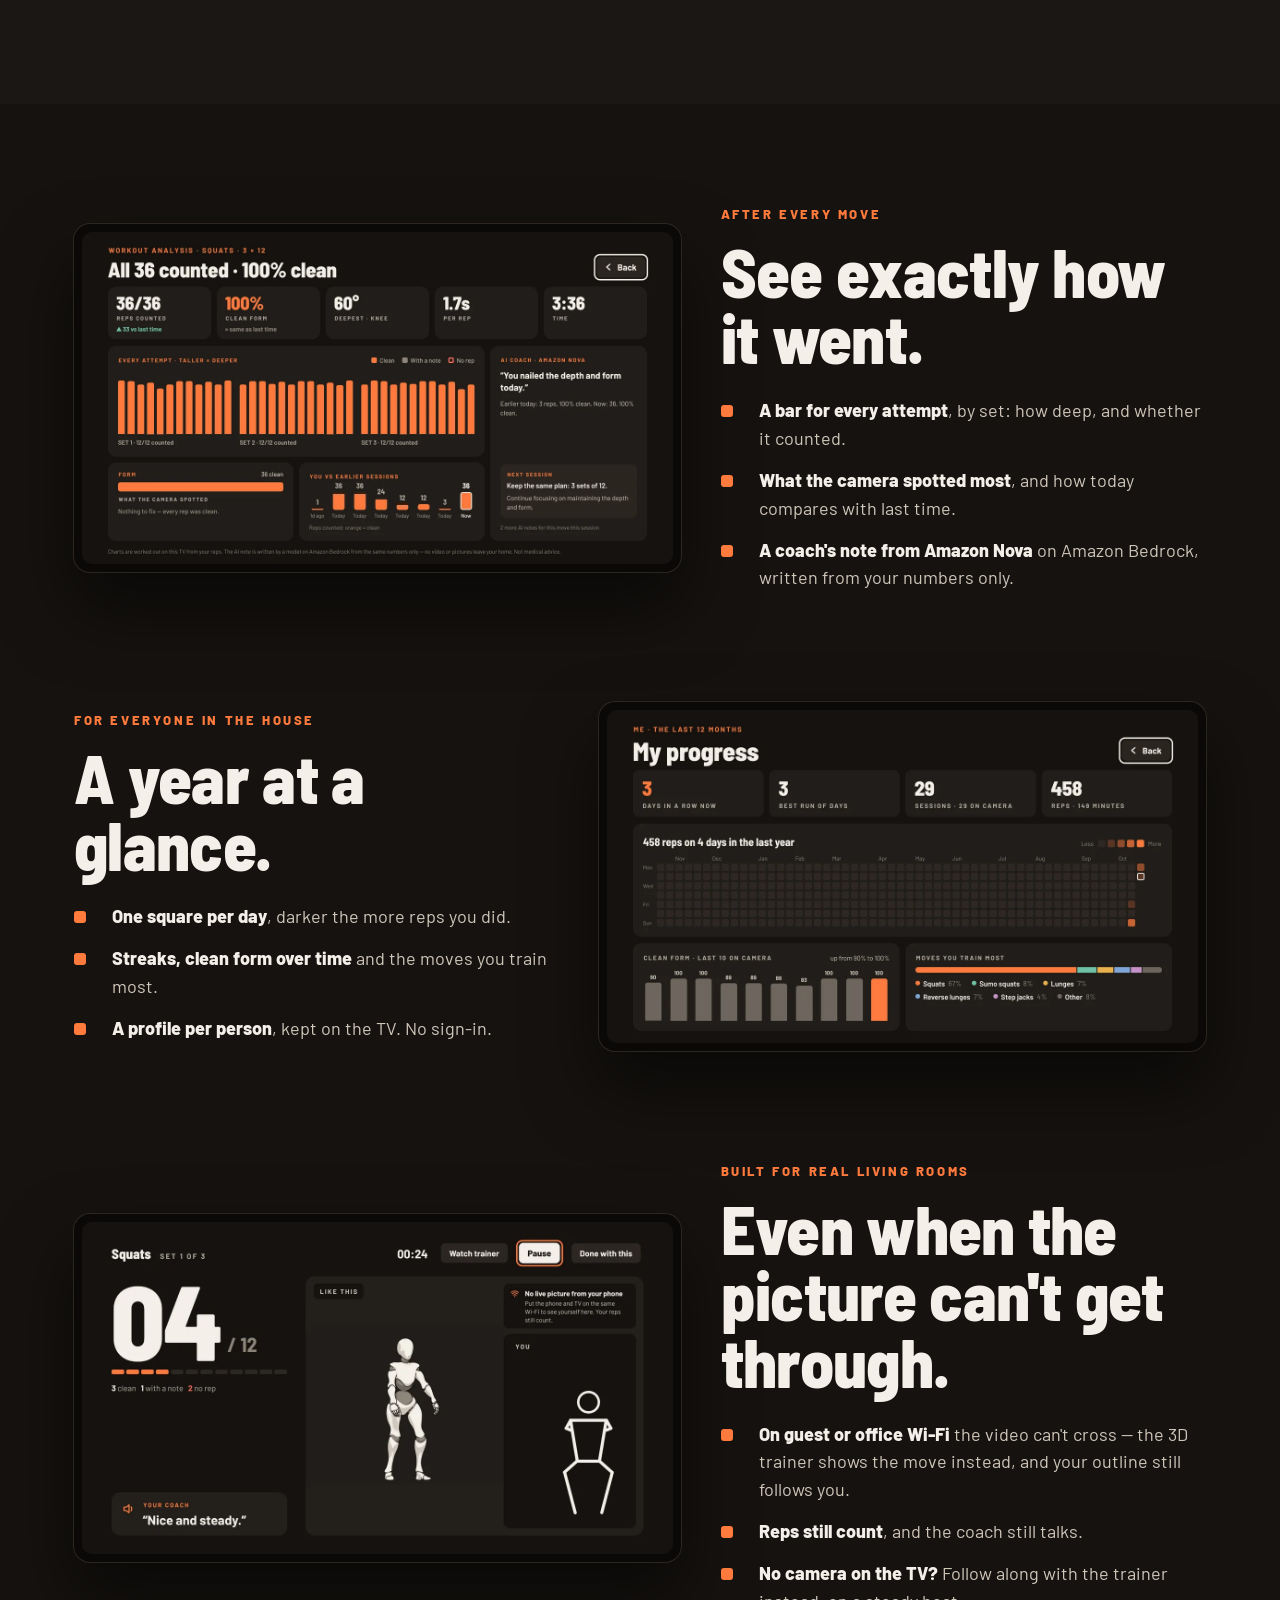
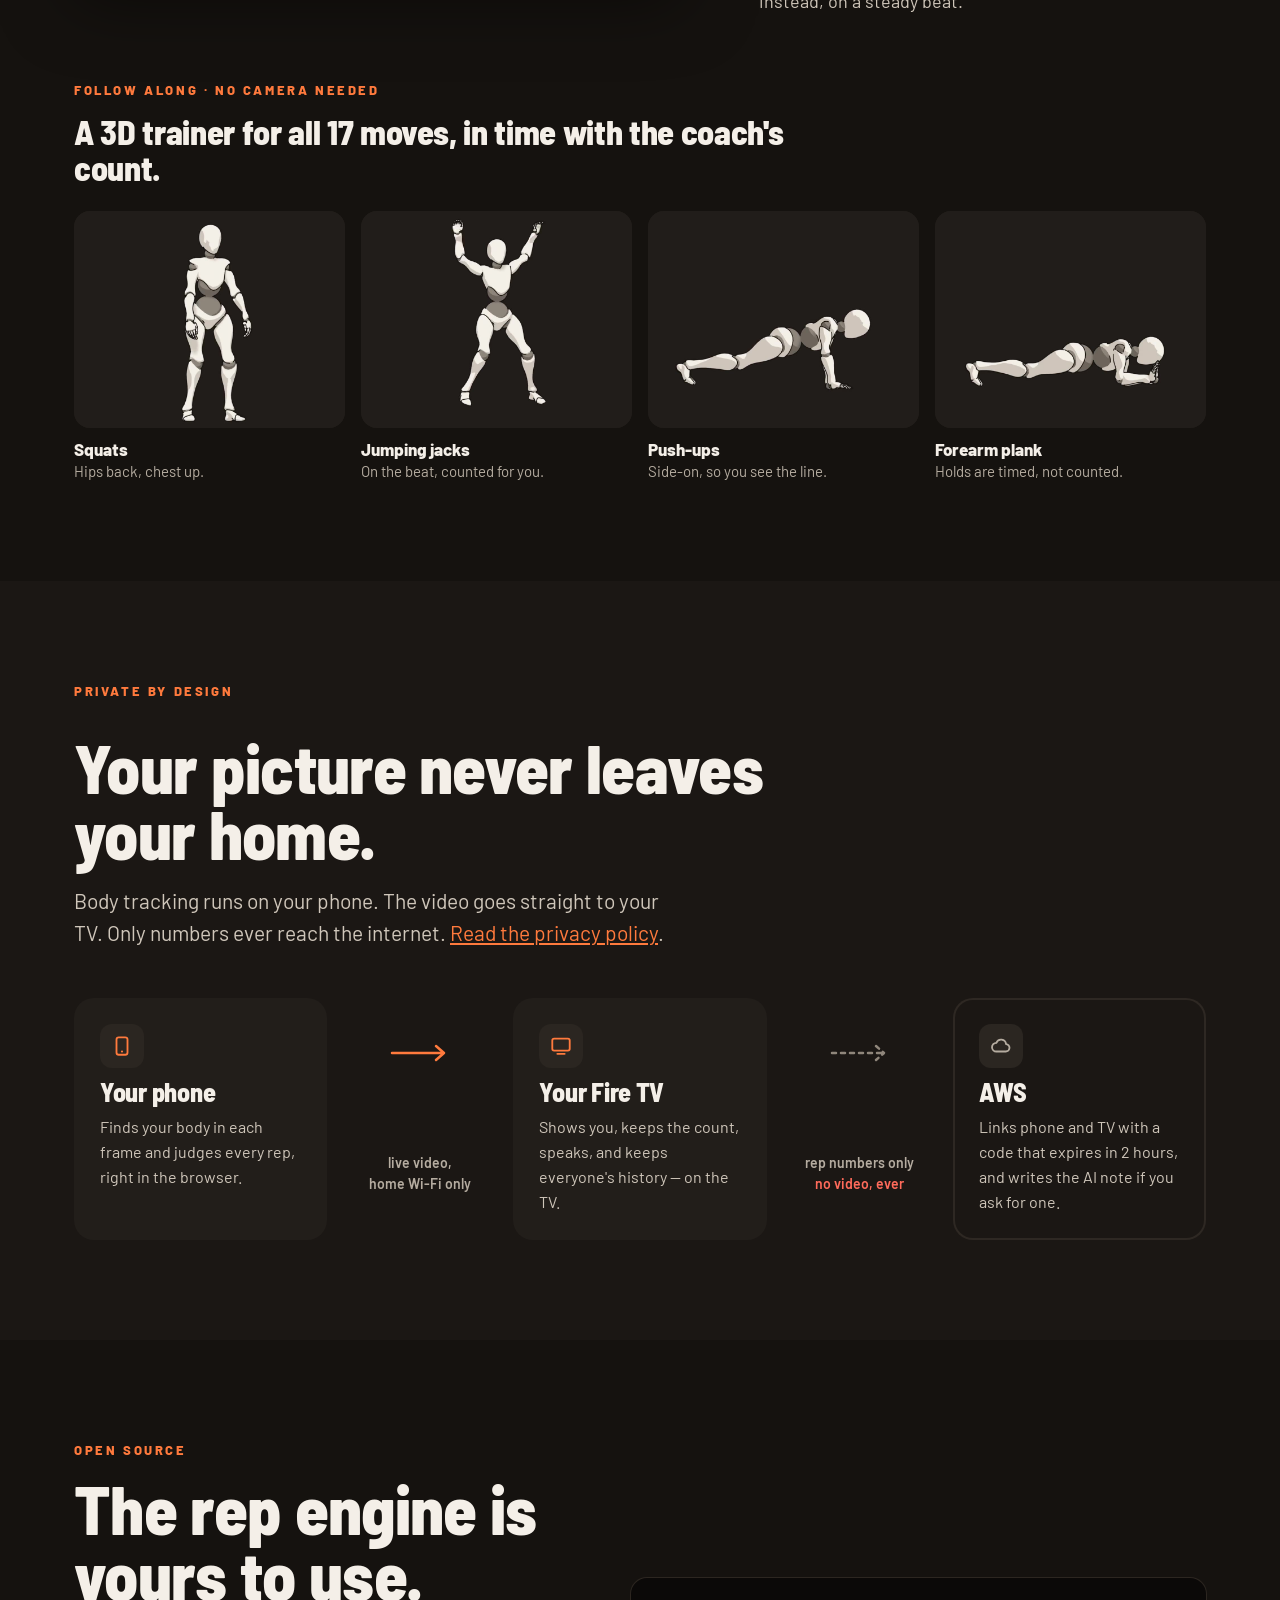
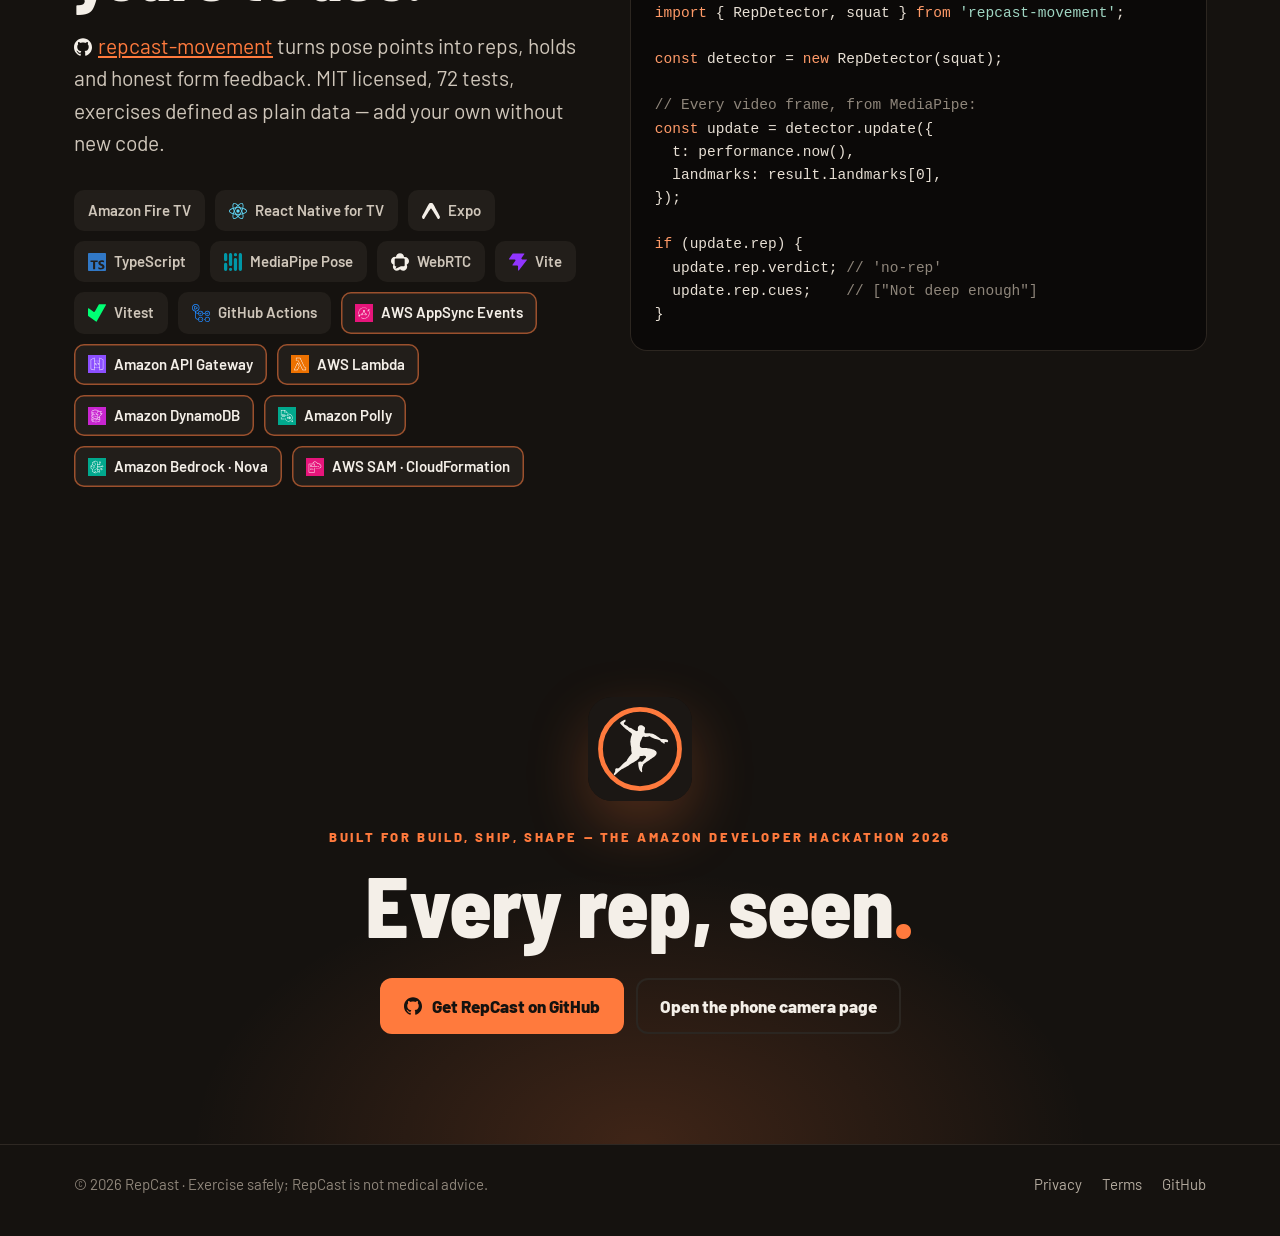
==== commit 39547d57: "Camera page served at /camera/ (proxied from GitHub Pages), /go leads there; trainer clips block; th" ====
--- a/index.html
+++ b/index.html
@@ -119,7 +119,7 @@
             <figure><video src="assets/video/gym-squats-front.mp4" poster="assets/video/gym-squats-front.jpg" width="540" height="540" autoplay muted loop playsinline preload="metadata" aria-label="A lifter squatting at a Smith machine, filmed from the front, with the skeleton and count."></video><figcaption><strong>Squats, from the front</strong>Every rep counted, every one clean.</figcaption></figure>
             <figure><video src="assets/video/gym-squats-note.mp4" poster="assets/video/gym-squats-note.jpg" width="540" height="540" autoplay muted loop playsinline preload="metadata" aria-label="A second lifter squatting; the first rep is marked with a note to go lower."></video><figcaption><strong>A second lifter</strong>First rep too shallow: counted, with “go a little lower”.</figcaption></figure>
             <figure><video src="assets/video/gym-split-side.mp4" poster="assets/video/gym-split-side.jpg" width="540" height="540" autoplay muted loop playsinline preload="metadata" aria-label="Split squats with dumbbells, filmed from the side, each rep marked clean."></video><figcaption><strong>Split squats, from the side</strong>Every rep counted — side-on works too.</figcaption></figure>
-            <figure><video src="assets/video/gym-lunge-not-squat.mp4" poster="assets/video/gym-lunge-not-squat.jpg" width="540" height="540" autoplay muted loop playsinline preload="metadata" aria-label="The same split squats judged as a squat set: every rep marked no rep, “That's a lunge”."></video><figcaption><strong>Same clip, as a squat set</strong>None counted: “That's a lunge — this set is squats.”</figcaption></figure>
+            <figure><video src="assets/video/gym-lunge-not-squat.mp4" poster="assets/video/gym-lunge-not-squat.jpg" width="540" height="540" autoplay muted loop playsinline preload="metadata" aria-label="The same split squats judged as a squat set: every rep marked no rep, “That's a split squat”."></video><figcaption><strong>Same clip, as a squat set</strong>None counted: “That's a split squat — this set is squats.”</figcaption></figure>
           </div>
         </div>
         <div class="proof">
@@ -195,6 +195,18 @@
               <li><span><strong>Reps still count</strong>, and the coach still talks.</span></li>
               <li><span><strong>No camera on the TV?</strong> Follow along with the trainer instead, on a steady beat.</span></li>
             </ul>
+          </div>
+        </div>
+        <div class="gym trainers">
+          <div class="gym-head">
+            <p class="kicker">Follow along · no camera needed</p>
+            <h3>A 3D trainer for all 17 moves, in time with the coach's count.</h3>
+          </div>
+          <div class="gym-grid">
+            <figure><video src="assets/video/trainer-squat.mp4" poster="assets/video/trainer-squat.jpg" width="960" height="768" autoplay muted loop playsinline preload="metadata" aria-label="A 3D trainer doing a squat: hips back, down to knee level and up again."></video><figcaption><strong>Squats</strong>Hips back, chest up.</figcaption></figure>
+            <figure><video src="assets/video/trainer-jumping-jack.mp4" poster="assets/video/trainer-jumping-jack.jpg" width="960" height="768" autoplay muted loop playsinline preload="metadata" aria-label="A 3D trainer doing a jumping jack, arms and feet out and back in."></video><figcaption><strong>Jumping jacks</strong>On the beat, counted for you.</figcaption></figure>
+            <figure><video src="assets/video/trainer-push-up.mp4" poster="assets/video/trainer-push-up.jpg" width="960" height="768" autoplay muted loop playsinline preload="metadata" aria-label="A 3D trainer doing a push-up, seen from the side."></video><figcaption><strong>Push-ups</strong>Side-on, so you see the line.</figcaption></figure>
+            <figure><video src="assets/video/trainer-forearm-plank.mp4" poster="assets/video/trainer-forearm-plank.jpg" width="960" height="768" autoplay muted loop playsinline preload="metadata" aria-label="A 3D trainer holding a forearm plank, breathing."></video><figcaption><strong>Forearm plank</strong>Holds are timed, not counted.</figcaption></figure>
           </div>
         </div>
       </div>
@@ -284,7 +296,7 @@
         <h2>Every rep, seen<span class="dot">.</span></h2>
         <div class="actions">
           <a class="btn btn-primary" href="https://github.com/Mallikarjuntr/repcast-tv-app"><img src="assets/img/logos/github-dark.svg" width="20" height="20" alt="">Get RepCast on GitHub</a>
-          <a class="btn btn-ghost" href="/go">Open the phone camera page</a>
+          <a class="btn btn-ghost" href="/camera/">Open the phone camera page</a>
         </div>
       </div>
     </div>
--- a/assets/home.css
+++ b/assets/home.css
@@ -125,6 +125,8 @@
 .gym-grid video { display: block; width: 100%; height: auto; aspect-ratio: 1; border-radius: 16px; background: var(--surface); object-fit: cover; }
 .gym-grid figcaption { margin-top: 10px; color: var(--muted); font-size: 15px; line-height: 1.35; }
 .gym-grid figcaption strong { display: block; color: var(--text); font-size: 17px; }
+/* The trainer clips are rendered on the panel colour, 5:4; show them whole. */
+.trainers .gym-grid video { aspect-ratio: 5 / 4; object-fit: contain; }
 .proof { display: grid; grid-template-columns: repeat(2, 1fr); gap: 1px; background: var(--line); border-radius: 20px; overflow: hidden; margin-top: 56px; }
 @media (min-width: 860px) { .proof { grid-template-columns: repeat(5, 1fr); } }
 .proof div { background: var(--bg); padding: 26px 22px; }
